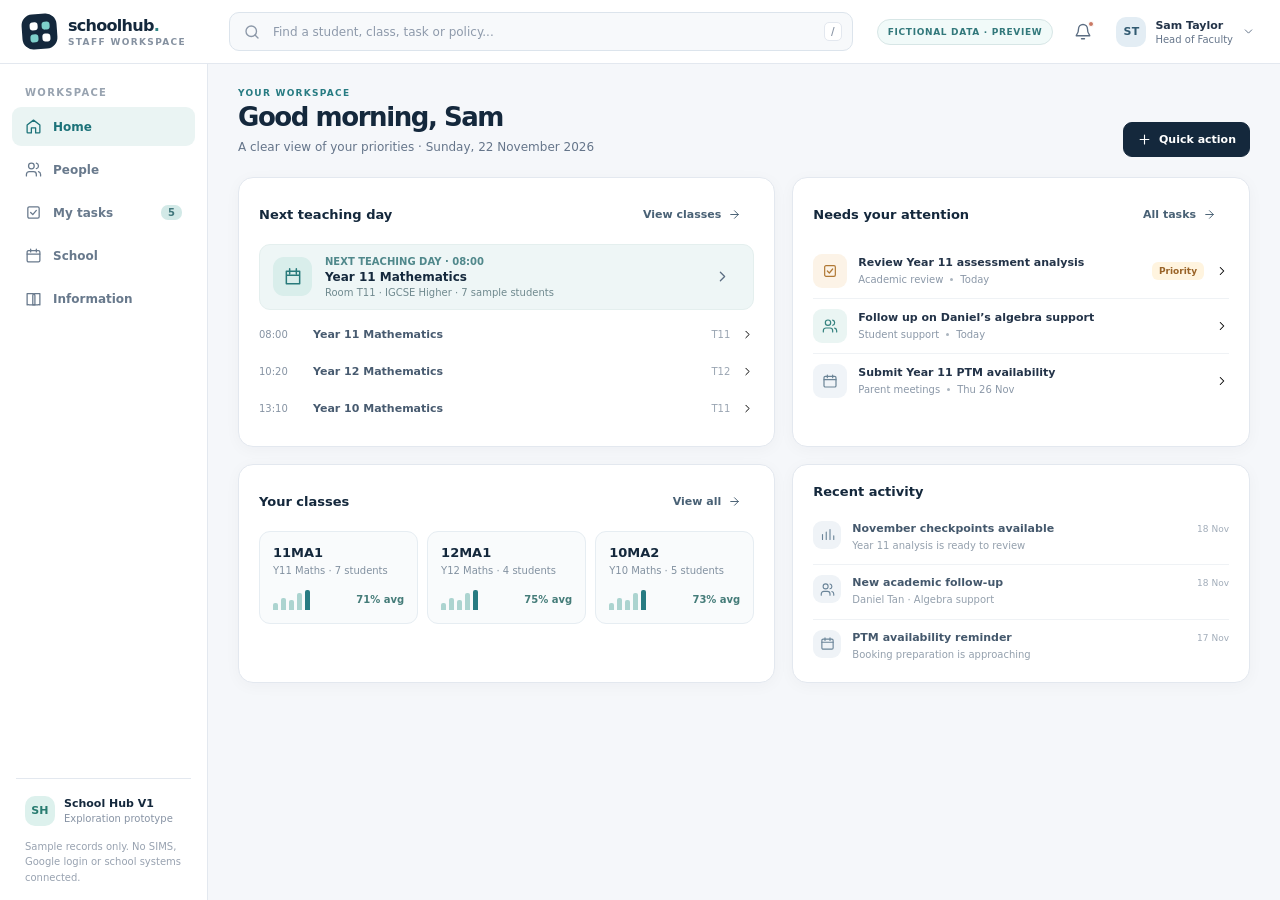
==== index.html @ 9cd24e23 "feat: load assessment core and classroom editor before main UI" ====
<!doctype html>
<html lang="en">
<head>
  <meta charset="utf-8">
  <meta name="viewport" content="width=device-width, initial-scale=1">
  <meta name="robots" content="noindex, nofollow">
  <meta name="theme-color" content="#12263a">
  <meta name="description" content="School Hub: an interactive, fictional-data prototype exploring low-friction school workflows.">
  <title>School Hub | Interactive Prototype</title>
  <link rel="stylesheet" href="./styles.css">
  <link rel="stylesheet" href="./classroom.css">
  <script src="./data.js" defer></script>
  <script src="./assessment-core.js" defer></script>
  <script src="./classroom.js" defer></script>
  <script src="./app.js" defer></script>
</head>
<body>
  <a class="skip-link" href="#workspace">Skip to main content</a>
  <div id="app"></div>
  <noscript><p style="padding:2rem;font-family:system-ui">JavaScript is required to explore this interactive prototype.</p></noscript>
</body>
</html>
---- styles.css ----
:root {
  color-scheme: light;
  --navy:#14283c; --navy-2:#213b53; --ink:#233348; --muted:#65758a;
  --soft:#8793a4; --border:#e3e8ef; --page:#f5f7fa; --card:#fff;
  --accent:#277b82; --accent-soft:#e8f4f3; --blue-soft:#eef4fb;
  --amber:#956126; --amber-soft:#fff4df; --red:#aa5250; --red-soft:#fff0ee;
  --shadow:0 3px 16px rgba(24,40,59,.035); --radius:15px;
}
* { box-sizing:border-box; }
html,body { margin:0; height:100%; }
body { font-family:Inter,ui-sans-serif,system-ui,-apple-system,BlinkMacSystemFont,"Segoe UI",sans-serif;
  color:var(--ink); background:var(--page); font-size:13px; -webkit-font-smoothing:antialiased; }
button,input,textarea,select { font:inherit; }
button { cursor:pointer; }
button:disabled { opacity:.45; cursor:not-allowed; }
button:focus-visible,input:focus-visible,select:focus-visible,textarea:focus-visible,a:focus-visible {
  outline:3px solid rgba(39,123,130,.36); outline-offset:2px;
}
a { color:inherit; }
svg { display:inline-block; flex:none; vertical-align:middle; }
.skip-link { position:fixed; z-index:300; top:-60px; left:16px; background:var(--navy); color:#fff;
  border-radius:8px; padding:10px 14px; text-decoration:none; }
.skip-link:focus { top:12px; }
.app-frame { display:flex; flex-direction:column; width:100%; height:100vh; min-height:560px; }
.topbar { height:64px; min-height:64px; display:flex; align-items:center; gap:24px;
  background:var(--card); border-bottom:1px solid var(--border); padding:0 22px; z-index:30; position:relative; }
.brand { display:flex; align-items:center; gap:11px; min-width:183px; border:0; background:none; text-align:left; padding:0; }
.brand-mark { width:35px; height:35px; border-radius:11px; background:var(--navy);
  display:grid; grid-template-columns:repeat(2,8px); grid-template-rows:repeat(2,8px);
  justify-content:center; align-content:center; gap:4px; transform:rotate(-4deg); }
.brand-mark i { background:#fff; border-radius:3px; display:block; }
.brand-mark i:nth-child(2),.brand-mark i:nth-child(3) { background:#7ed0cb; }
.brand-label strong { display:block; font-size:16px; letter-spacing:-.045em; font-weight:760; color:var(--navy); }
.brand-label small { display:block; font-size:9px; font-weight:800; letter-spacing:.15em; color:#8591a0; margin-top:2px; }
.top-search { height:39px; flex:1; max-width:640px; min-width:200px; display:flex; align-items:center; gap:10px;
  padding:0 10px 0 13px; border:1px solid #dce4ec; border-radius:10px;
  background:#f7f9fb; color:#8c98a8; transition:box-shadow .15s,border-color .15s; }
.top-search:focus-within { border-color:#87b9bb; box-shadow:0 0 0 3px rgba(39,123,130,.11); background:#fff; }
.top-search input { border:0; outline:none; background:transparent; width:100%; min-width:0;
  color:var(--ink); font-size:12px; }
.top-search input::-webkit-search-cancel-button { -webkit-appearance:none; }
.top-search input::placeholder { color:#8e9aab; }
.shortcut { border:1px solid var(--border); background:#fff; border-radius:5px; font-size:10px;
  font-weight:650; padding:3px 6px; color:#8c97a7; white-space:nowrap; }
.top-actions { display:flex; align-items:center; gap:12px; margin-left:auto; }
.preview-chip { text-transform:uppercase; letter-spacing:.075em; font-size:9px; font-weight:780;
  border:1px solid #d7e6e6; color:#32787b; background:#f1faf9; border-radius:99px; padding:7px 10px; white-space:nowrap; }
.icon-button { border:0; background:none; color:#5b6d82; height:36px; width:36px; border-radius:9px;
  display:inline-flex; align-items:center; justify-content:center; position:relative; }
.icon-button:hover { background:#eff3f7; color:var(--navy); }
.dot { background:#ca7964; width:6px; height:6px; position:absolute; border:1px solid white; border-radius:50%;
  top:7px; right:7px; }
.avatar { display:inline-flex; align-items:center; justify-content:center; border-radius:12px; width:39px; height:39px;
  color:#315a71; background:#e3edf4; font-weight:800; letter-spacing:.02em; flex:none; }
.avatar.sm { width:30px; height:30px; border-radius:10px; font-size:11px; }
.avatar.lg { width:58px; height:58px; border-radius:16px; font-size:20px; }
.avatar.green { background:#ddf1ed; color:#287b70; }
.avatar.lavender { background:#efeafa; color:#695e9e; }
.avatar.peach { background:#fff0e1; color:#a46e3d; }
.role-trigger { display:flex; align-items:center; gap:9px; border:0; background:none; padding:4px 3px; color:var(--muted); }
.role-trigger .role-name { text-align:left; display:block; white-space:nowrap; }
.role-trigger strong { display:block; font-size:11px; color:var(--ink); }
.role-trigger small { display:block; font-size:10px; margin-top:2px; }
.mobile-nav-toggle { display:none; }
.body-grid { display:grid; grid-template-columns:208px minmax(0,1fr); height:calc(100vh - 64px); min-height:0; }
.sidebar { border-right:1px solid var(--border); background:#fff; display:flex; flex-direction:column; min-height:0; padding:23px 12px 15px; }
.nav-label { font-size:10px; text-transform:uppercase; letter-spacing:.13em; color:#98a3b0; font-weight:800; padding:0 13px 9px; }
.nav-list { display:grid; gap:4px; }
.nav-button { width:100%; display:flex; align-items:center; gap:11px; height:39px; border:0;
  border-radius:9px; background:none; padding:0 13px; text-align:left; color:#68798c;
  font-weight:590; font-size:12px; }
.nav-button:hover { background:#f3f6f8; color:var(--navy); }
.nav-button.active { background:#eaf4f3; color:#1c7279; font-weight:780; }
.nav-button svg { stroke-width:1.8; }
.nav-button .nav-count { margin-left:auto; font-size:10px; border-radius:7px; color:#41777c;
  background:#d2e9e7; font-weight:800; padding:2px 7px; }
.sidebar-spacer { flex:1; }
.sidebar-bottom { margin:0 4px; border-top:1px solid var(--border); padding:17px 9px 0; display:grid; gap:13px; }
.sidebar-identity { display:flex; align-items:center; gap:9px; }
.sidebar-identity strong { display:block; color:var(--navy); font-size:11px; }
.sidebar-identity small { display:block; color:var(--soft); font-size:10px; margin-top:3px; }
.sidebar-note { color:#98a2b0; line-height:1.55; font-size:10px; }
.workspace { overflow:auto; min-width:0; scroll-behavior:smooth; }
.workspace-inner { max-width:1560px; margin:0 auto; padding:24px 30px 32px; }
.page-intro { display:flex; align-items:flex-end; justify-content:space-between; gap:20px; margin-bottom:20px; min-height:53px; }
.eyebrow { color:var(--accent); text-transform:uppercase; letter-spacing:.14em; font-size:9px; font-weight:800; margin:0 0 5px; }
.page-title { font-size:26px; letter-spacing:-.055em; line-height:1.12; font-weight:770; margin:0; color:var(--navy); }
.subtitle { margin:7px 0 0; color:var(--muted); font-size:12px; line-height:1.45; }
.page-controls { display:flex; align-items:center; flex-wrap:wrap; gap:8px; justify-content:flex-end; }
.btn { display:inline-flex; align-items:center; justify-content:center; gap:7px; border-radius:9px;
  padding:0 13px; min-height:35px; border:1px solid transparent; background:#fff;
  font-size:11px; font-weight:750; white-space:nowrap; color:var(--ink); }
.btn-primary { background:var(--navy); color:#fff; border-color:var(--navy); }
.btn-primary:hover { background:#25445e; }
.btn-light { border-color:#dce4ea; background:#fff; color:#496175; }
.btn-light:hover { background:#f6f9fb; }
.btn-soft { background:var(--accent-soft); color:#236c70; }
.btn-soft:hover { background:#d7edeb; }
.btn-danger { background:var(--red-soft); color:var(--red); }
.btn-sm { min-height:29px; padding:0 10px; font-size:10px; }
.btn-link { border:0; padding:0; color:var(--accent); font-weight:750; background:none; font-size:11px; }
.btn-link:hover { text-decoration:underline; }
.surface { background:var(--card); border:1px solid var(--border); border-radius:var(--radius);
  box-shadow:var(--shadow); min-width:0; }
.panel-pad { padding:19px 20px; }
.surface-top { display:flex; align-items:center; justify-content:space-between; margin-bottom:12px; gap:12px; }
.section-title { display:flex; align-items:center; gap:8px; font-size:13px; font-weight:760; color:var(--navy); margin:0; }
.section-title svg { color:#7290a2; }
.small-muted { color:#93a0ad; font-size:10px; }
.muted { color:var(--muted); }
.tag { display:inline-flex; align-items:center; gap:4px; border-radius:6px; background:#f2f5f8;
  color:#65758a; font-size:9px; font-weight:740; padding:4px 7px; white-space:nowrap; }
.tag.teal { color:#267a79; background:#e8f6f3; }
.tag.amber { color:#996328; background:var(--amber-soft); }
.tag.red { color:#9e514e; background:var(--red-soft); }
.tag.blue { color:#4a7099; background:var(--blue-soft); }
.tag.slate { color:#627288; background:#edf1f5; }
.home-top-grid { display:grid; grid-template-columns:1.08fr .92fr; gap:17px; margin-bottom:17px; }
.home-bottom-grid { display:grid; grid-template-columns:1.08fr .92fr; gap:17px; }
.home-top-grid>.surface { min-height:265px; }
.home-bottom-grid>.surface { min-height:209px; }
.highlight-lesson { display:flex; align-items:center; gap:13px; padding:11px 13px; border-radius:11px;
  background:#eef6f6; border:1px solid #e4efee; margin-bottom:6px; }
.lesson-symbol { width:39px; height:39px; display:flex; justify-content:center; align-items:center;
  color:#287a7b; background:#d9eeeb; border-radius:11px; }
.lesson-time { font-size:10px; color:#50888b; font-weight:800; margin-bottom:3px; }
.lesson-title { color:var(--navy); font-size:12px; font-weight:760; }
.lesson-meta { color:#6f898e; font-size:10px; margin-top:3px; }
.lesson-arrow { margin-left:auto; }
.agenda-item { display:flex; align-items:center; gap:11px; min-height:37px; border-bottom:1px solid #f0f3f6; }
.agenda-item:last-child { border-bottom:0; }
.agenda-time { width:43px; color:#8693a3; font-size:10px; flex:none; font-variant-numeric:tabular-nums; }
.agenda-name { flex:1; text-align:left; min-width:0; color:#485b70; font-size:11px; font-weight:630; }
.agenda-place { color:#9aa5b2; font-size:10px; }
.click-row { width:100%; padding:0; text-align:left; background:none; border:0; }
.click-row:hover .agenda-name, .click-row:hover .action-title { color:var(--accent); }
.action-line { display:flex; align-items:center; gap:11px; padding:10px 0; border-bottom:1px solid #eff2f5; width:100%; }
.action-line:last-child { border-bottom:0; }
.action-icon { border-radius:9px; width:34px; height:34px; display:grid; place-items:center; color:#6b8496; background:#f0f4f8; flex:none; }
.action-icon.amber { color:#b07834; background:#fcf3e7; }
.action-icon.teal { color:#35827f; background:#eaf5f3; }
.action-content { flex:1; min-width:0; }
.action-title { font-size:11px; line-height:1.35; font-weight:730; color:var(--ink); display:block; overflow:hidden; text-overflow:ellipsis; white-space:nowrap; }
.action-detail { display:flex; align-items:center; flex-wrap:wrap; gap:7px; margin-top:4px; color:#8b98a8; font-size:10px; }
.inline-dot { display:inline-block; width:3px; height:3px; border-radius:50%; background:#abb5bf; }
.class-grid { display:grid; grid-template-columns:repeat(3,minmax(0,1fr)); gap:9px; }
.class-tile { text-align:left; min-width:0; background:#f9fbfc; border:1px solid #e6edf2; padding:13px;
  border-radius:11px; transition:border-color .15s,transform .15s,background .15s; }
.class-tile:hover { background:#f1f8f7; border-color:#9dccca; transform:translateY(-1px); }
.class-code { font-size:13px; font-weight:790; color:var(--navy); }
.class-details { font-size:10px; color:#8291a0; margin-top:5px; white-space:nowrap; text-overflow:ellipsis; overflow:hidden; }
.class-bottom { display:flex; justify-content:space-between; align-items:center; gap:5px; margin-top:14px; }
.mini-bars { display:flex; gap:3px; align-items:end; height:20px; }
.mini-bars i { width:5px; display:block; border-radius:2px 2px 0 0; background:#acd4d0; }
.mini-bars i:last-child { background:var(--accent); }
.stat-small { color:#457c79; font-size:10px; font-weight:790; }
.activity-item { display:flex; gap:11px; align-items:start; padding:10px 0; border-bottom:1px solid #eff2f5; }
.activity-item:last-child { border:0; padding-bottom:0; }
.activity-pin { width:28px; height:28px; border-radius:9px; background:#eff3f7; color:#6b8599;
  display:grid; place-items:center; flex:none; }
.activity-copy { flex:1; min-width:0; line-height:1.4; }
.activity-copy strong { font-size:11px; color:#44586c; display:block; font-weight:730; }
.activity-copy small { font-size:10px; color:#94a0ad; }
.activity-time { font-size:9px; color:#a1acb9; flex:none; padding-top:3px; }
.inner-intro { display:flex; align-items:center; gap:12px; margin-bottom:16px; }
.back-btn { border:1px solid var(--border); background:#fff; width:33px; height:33px; border-radius:9px; display:grid; place-items:center; color:#647991; }
.back-btn:hover { background:#eff6f5; }
.student-header { padding:17px 20px; display:flex; justify-content:space-between; align-items:center; gap:16px; margin-bottom:16px; }
.student-intro { display:flex; align-items:center; gap:13px; min-width:0; }
.student-title { font-size:20px; letter-spacing:-.04em; margin:0 0 5px; line-height:1.13; color:var(--navy); }
.student-sub { display:flex; align-items:center; flex-wrap:wrap; gap:9px; color:#8693a2; font-size:10px; }
.student-actions { display:flex; align-items:center; gap:7px; flex-wrap:wrap; justify-content:flex-end; }
.tab-bar { display:flex; align-items:center; gap:5px; border-bottom:1px solid var(--border); margin:0 0 15px; overflow-x:auto; scrollbar-width:none; }
.tab-bar::-webkit-scrollbar { display:none; }
.tab-btn { background:none; border:0; padding:12px 16px; border-bottom:2px solid transparent; color:#8290a1; font-weight:710; font-size:11px; white-space:nowrap; }
.tab-btn.active { border-color:var(--accent); color:#246e75; }
.tab-btn:hover { color:var(--navy); }
.student-grid { display:grid; grid-template-columns:1.1fr .9fr; gap:16px; }
.stack { display:grid; gap:15px; align-content:start; }
.compact-title { font-size:12px; color:var(--navy); font-weight:780; margin:0; }
.metric-grid { display:grid; grid-template-columns:repeat(3,minmax(0,1fr)); gap:9px; margin:14px 0; }
.metric { border:1px solid #e9eef2; border-radius:10px; background:#fafbfd; padding:11px 12px; }
.metric .number { font-size:22px; color:var(--navy); font-weight:780; letter-spacing:-.05em; }
.metric .caption { font-size:10px; color:#8a98a7; margin-top:4px; }
.subject-list { display:grid; gap:12px; margin-top:15px; }
.subject-row { display:grid; grid-template-columns:minmax(90px,1fr) 1.7fr 42px; gap:11px; align-items:center; font-size:11px; }
.subject-row strong { font-weight:710; color:#536579; }
.track { height:7px; border-radius:99px; overflow:hidden; background:#edf2f5; }
.track span { display:block; background:#6eafaa; height:100%; border-radius:99px; }
.score { color:#327c7b; font-size:11px; text-align:right; font-weight:790; font-variant-numeric:tabular-nums; }
.tiny-copy { font-size:11px; line-height:1.58; color:#708195; }
.subtle-rule { height:1px; background:#eef1f4; margin:13px 0; }
.detail-list { display:grid; gap:13px; margin-top:14px; }
.detail-row { display:flex; justify-content:space-between; align-items:center; gap:10px; font-size:11px; }
.detail-row .label { color:#8a99a8; }
.detail-row .value { color:#43576d; font-weight:730; }
.intervention { padding:12px 13px; border:1px solid #e9edf2; background:#fbfcfd; border-radius:10px; margin-top:10px; }
.intervention .head { display:flex; gap:9px; align-items:center; justify-content:space-between; }
.intervention strong { color:#496177; font-size:11px; font-weight:760; }
.intervention p { font-size:10px; line-height:1.55; color:#8695a4; margin:6px 0; }
.intervention small { color:#a0aab6; font-size:9px; }
.empty-help { color:#8190a0; line-height:1.6; padding:18px; background:#f7fafb; border:1px dashed #dae3e9; border-radius:11px; }
.note-list { display:grid; gap:8px; margin-top:13px; }
.note-line { background:#fafbfd; border:1px solid #edf0f5; border-radius:10px; padding:12px; }
.note-line .note-heading { display:flex; justify-content:space-between; align-items:center; gap:8px; }
.note-line h4 { font-size:11px; margin:0; color:#40566e; }
.note-line p { color:#687c91; font-size:11px; line-height:1.5; margin:6px 0 0; overflow-wrap:anywhere; }
.note-line small { font-size:9px; color:#a3acb7; }
.thread { display:grid; gap:11px; margin-top:13px; }
.message { display:flex; gap:9px; align-items:start; }
.message-bubble { background:#f4f7fa; border-radius:10px; padding:10px 12px; flex:1; min-width:0; }
.message-bubble strong { color:#485b70; font-size:10px; }
.message-bubble small { color:#97a4af; margin-left:8px; font-size:9px; }
.message-bubble p { margin:6px 0 0; color:#718095; font-size:11px; line-height:1.5; overflow-wrap:anywhere; }
.message-compose { display:flex; gap:7px; margin-top:12px; }
.message-compose input { flex:1; min-width:0; border:1px solid #dfe7ec; border-radius:8px; padding:9px 11px; background:#fff; font-size:11px; }
.message-compose button { min-width:37px; }
.table-wrap { overflow-x:auto; }
.data-table { width:100%; border-collapse:collapse; text-align:left; font-size:11px; }
.data-table th { background:#f8fafc; color:#94a1b0; text-transform:uppercase; letter-spacing:.06em; font-size:9px;
  font-weight:800; padding:12px 14px; border-bottom:1px solid var(--border); white-space:nowrap; }
.data-table td { padding:12px 14px; border-bottom:1px solid #eef1f4; color:#586c80; }
.data-table tr:last-child td { border-bottom:0; }
.data-table tbody tr:hover td { background:#f8fbfb; }
.data-table .person { display:flex; gap:9px; align-items:center; }
.data-table .person strong { color:#40556b; }
.data-table .person small { display:block; color:#a0acb9; margin-top:3px; }
.table-action { border:0; color:#278187; background:none; font-weight:760; font-size:11px; padding:4px 0; }
.table-action:hover { text-decoration:underline; }
.pill-tabs { display:inline-flex; align-items:center; gap:3px; background:#eaf0f4; border-radius:9px; padding:3px; }
.pill-tab { border:0; padding:7px 12px; border-radius:7px; color:#75879a; font-size:10px; font-weight:740; background:none; }
.pill-tab.active { background:#fff; color:#245d67; box-shadow:0 1px 4px #22334412; }
.list-row { display:flex; align-items:center; justify-content:space-between; gap:14px; padding:14px 16px; border-bottom:1px solid #edf1f4; }
.list-row:last-child { border-bottom:0; }
.list-row .row-title { font-size:12px; color:#40576d; font-weight:730; margin-bottom:5px; }
.list-row .row-sub { color:#8a9aaa; font-size:10px; line-height:1.5; }
.list-row .row-end { display:flex; align-items:center; gap:11px; flex:none; }
.page-toolbar { display:flex; align-items:center; justify-content:space-between; gap:12px; margin-bottom:13px; }
.filter-field { border:1px solid var(--border); border-radius:9px; padding:0 10px; height:35px; width:min(330px,100%);
  display:flex; align-items:center; gap:8px; background:#fff; color:#8293a3; }
.filter-field input { outline:0; border:0; width:100%; color:#40566b; font-size:11px; background:transparent; }
.class-cards-large { display:grid; grid-template-columns:repeat(3,minmax(0,1fr)); gap:15px; }
.class-big { border:1px solid var(--border); border-radius:14px; background:#fff; text-align:left;
  padding:18px; box-shadow:var(--shadow); min-width:0; }
.class-big:hover { border-color:#a5ceca; box-shadow:0 6px 18px rgba(37,106,113,.065); }
.class-big .class-big-name { font-size:17px; color:var(--navy); font-weight:800; }
.class-big .class-big-detail { color:#8b9aaa; margin-top:8px; font-size:11px; }
.class-big .big-progress { background:#eef2f5; height:8px; border-radius:6px; margin-top:20px; overflow:hidden; }
.class-big .big-progress span { background:#77b9ad; height:100%; display:block; }
.class-big .class-big-foot { display:flex; align-items:center; justify-content:space-between; margin-top:13px; font-size:10px; color:#74879a; }
.split-grid { display:grid; grid-template-columns:minmax(0,1.05fr) minmax(0,.95fr); gap:16px; }
.resource-grid { display:grid; grid-template-columns:repeat(3,minmax(0,1fr)); gap:14px; }
.resource-card { text-align:left; padding:18px; border:1px solid var(--border); background:#fff; border-radius:13px; }
.resource-card:hover { border-color:#9dcac8; background:#fafdfd; }
.resource-icon { width:35px; height:35px; display:grid; place-items:center; border-radius:10px; background:#eef5f7; color:#527b90; margin-bottom:16px; }
.resource-card strong { display:block; font-size:12px; color:#41576b; margin-bottom:6px; }
.resource-card p { color:#92a0af; font-size:10px; line-height:1.5; margin:0; }
.event-date { width:51px; flex:none; text-align:center; border-radius:10px; background:#eef6f5; padding:9px; color:#2c7c7c; }
.event-date strong { display:block; font-size:20px; line-height:1; }
.event-date span { font-size:9px; font-weight:760; letter-spacing:.08em; }
.event-row { display:flex; align-items:center; gap:13px; padding:13px 0; border-bottom:1px solid #edf1f5; }
.event-row:last-child { border-bottom:0; }
.event-row .event-detail { flex:1; min-width:0; }
.event-row .event-detail strong { display:block; color:#465a71; font-size:12px; }
.event-row .event-detail small { display:block; color:#9aa6b3; margin-top:5px; }
.notice { display:flex; align-items:start; gap:10px; padding:13px 15px; background:#f3f8fb; color:#648093;
  border:1px solid #e4eff4; border-radius:10px; font-size:11px; line-height:1.6; }
.notice svg { margin-top:1px; }
.empty-state { padding:33px 18px; text-align:center; color:#8594a5; }
.empty-state svg { color:#b7c2ce; }
.empty-state strong { display:block; color:#587087; margin:8px 0; font-size:12px; }
.empty-state p { margin:0; font-size:11px; }
.screen-overlay { position:fixed; inset:0; background:rgba(18,34,53,.34); z-index:50; }
.search-scrim { position:fixed; inset:64px 0 0; z-index:40; background:rgba(22,38,57,.13); }
.search-popover { position:fixed; z-index:45; top:67px; left:clamp(230px,25vw,405px); width:min(600px,calc(100vw - 264px));
  border:1px solid #d9e3eb; background:#fff; border-radius:13px; box-shadow:0 18px 48px rgba(22,42,61,.17);
  max-height:min(560px,calc(100vh - 86px)); overflow:auto; }
.search-group-title { padding:14px 17px 7px; font-weight:830; color:#9cabb9; text-transform:uppercase; font-size:9px; letter-spacing:.11em; }
.search-result { border:0; background:#fff; display:flex; text-align:left; align-items:center; gap:11px;
  width:100%; min-height:54px; padding:9px 17px; }
.search-result:hover,.search-result.is-selected { background:#f1f7f6; }
.search-result .search-icon { width:30px; height:30px; border-radius:9px; display:grid; place-items:center; background:#edf2f6; color:#668096; }
.search-result strong { color:#435a70; font-size:11px; display:block; }
.search-result small { color:#99a6b4; font-size:10px; margin-top:3px; display:block; }
.search-result .search-tail { margin-left:auto; color:#a0adb8; }
.search-footer { border-top:1px solid #eef1f4; padding:10px 17px; display:flex; gap:15px; align-items:center; color:#9aa8b4; font-size:9px; }
.search-footer kbd { border:1px solid #e4eaf0; padding:2px 5px; border-radius:4px; background:#f8fafc; }
.drawer-backdrop { position:fixed; inset:0; background:rgba(12,27,43,.26); z-index:60; }
.drawer { position:fixed; z-index:61; top:0; right:0; bottom:0; width:min(460px,100%);
  box-shadow:-14px 0 48px rgba(15,33,50,.17); background:#fff; display:flex; flex-direction:column; }
.drawer-head { display:flex; justify-content:space-between; align-items:start; gap:12px;
  padding:24px 25px 18px; border-bottom:1px solid var(--border); }
.drawer-kicker { color:var(--accent); font-size:10px; font-weight:800; letter-spacing:.1em; text-transform:uppercase; }
.drawer-head h2 { margin:7px 0 3px; font-size:19px; letter-spacing:-.035em; color:var(--navy); }
.drawer-head p { margin:5px 0 0; color:#8492a2; font-size:11px; line-height:1.5; }
.drawer-body { padding:21px 25px; overflow-y:auto; flex:1; min-height:0; }
.drawer-foot { border-top:1px solid var(--border); padding:15px 25px; display:flex; justify-content:flex-end; gap:9px; }
.form-field { display:grid; gap:7px; margin-bottom:17px; }
.form-field label { font-size:11px; color:#536b7f; font-weight:770; }
.form-field input,.form-field textarea,.form-field select { width:100%; background:#fff;
  border:1px solid #dbe4eb; border-radius:9px; padding:11px 12px; outline:0; color:#41586e; font-size:12px; }
.form-field textarea { resize:vertical; min-height:112px; line-height:1.5; }
.form-field input:focus,.form-field textarea:focus,.form-field select:focus { border-color:#87b9b9; box-shadow:0 0 0 3px #e7f4f2; }
.form-hint { color:#92a1b0; line-height:1.5; font-size:10px; }
.drawer-context { padding:12px 13px; background:#f5f9fa; border:1px solid #e7f0f0; border-radius:10px;
  display:flex; gap:10px; align-items:center; margin-bottom:21px; }
.drawer-context strong { color:#3f5f6c; font-size:11px; }
.drawer-context small { display:block; color:#92a5ae; font-size:10px; margin-top:3px; }
.role-menu { position:fixed; top:61px; right:18px; width:252px; background:white;
  border:1px solid var(--border); border-radius:12px; box-shadow:0 15px 43px rgba(19,36,51,.15); z-index:55; padding:8px; }
.role-menu .role-menu-title { color:#95a4b1; font-size:10px; padding:7px 9px 10px; font-weight:740; }
.role-option { border:0; background:#fff; text-align:left; display:flex; align-items:center; justify-content:space-between;
  width:100%; color:#4b6077; padding:10px 9px; font-size:11px; border-radius:8px; font-weight:680; }
.role-option:hover,.role-option.active { background:#eaf5f3; color:#226f72; }
.toast { position:fixed; z-index:90; bottom:22px; right:22px; background:#1f3c4b; border-radius:11px;
  color:#fff; padding:13px 16px; box-shadow:0 10px 30px rgba(24,37,49,.18); display:flex; align-items:center; gap:9px; font-size:11px; font-weight:710; max-width:min(420px,calc(100vw - 30px)); }
.toast svg { color:#a8e4d4; }
.hidden { display:none !important; }
@media(max-width:1180px) {
  .workspace-inner { padding:22px 21px; }
  .body-grid { grid-template-columns:184px minmax(0,1fr); }
  .brand { min-width:160px; }
  .preview-chip { display:none; }
  .class-grid { gap:7px; }
  .class-tile { padding:10px; }
  .panel-pad { padding:16px; }
  .student-header { align-items:flex-start; }
}
@media(max-width:900px) {
  .role-name { display:none !important; }
  .home-top-grid,.home-bottom-grid,.student-grid,.split-grid { grid-template-columns:minmax(0,1fr); }
  .class-cards-large,.resource-grid { grid-template-columns:repeat(2,minmax(0,1fr)); }
  .home-top-grid>.surface,.home-bottom-grid>.surface { min-height:0; }
  .workspace-inner { max-width:760px; }
  .student-header { flex-wrap:wrap; }
  .student-actions { width:100%; justify-content:flex-start; }
  .search-popover { left:200px; width:calc(100vw - 220px); }
}
@media(max-width:700px) {
  .app-frame { min-height:0; }
  .topbar { gap:10px; padding:0 13px; }
  .brand { min-width:0; }
  .brand-label { display:none; }
  .mobile-nav-toggle { display:grid; place-items:center; border:0; background:none; padding:5px; color:#60758a; }
  .top-search { min-width:0; }
  .top-search input { font-size:11px; }
  .shortcut,.role-trigger svg:last-child { display:none; }
  .top-actions { gap:2px; }
  .top-actions .role-trigger .avatar { width:32px; height:32px; font-size:11px; }
  .body-grid { display:block; }
  .sidebar { position:fixed; z-index:38; top:64px; bottom:0; left:0; width:225px;
    box-shadow:10px 0 25px rgba(22,39,55,.1); transform:translateX(-110%); transition:transform .18s; }
  .sidebar.is-open { transform:translateX(0); }
  .workspace { height:calc(100vh - 64px); }
  .workspace-inner { padding:18px 14px 35px; }
  .page-title { font-size:23px; }
  .page-intro { align-items:start; gap:12px; }
  .page-controls { justify-content:flex-start; }
  .class-grid { grid-template-columns:repeat(3,minmax(0,1fr)); }
  .search-popover { left:10px; right:10px; top:67px; width:auto; }
  .search-scrim { background:rgba(22,38,57,.2); }
}
@media(max-width:470px) {
  .page-intro { display:grid; }
  .class-grid { grid-template-columns:repeat(2,minmax(0,1fr)); }
  .class-cards-large,.resource-grid,.metric-grid { grid-template-columns:1fr 1fr; }
  .metric { padding:10px; }
  .metric .number { font-size:18px; }
  .student-header { padding:13px; }
  .student-actions .btn { flex:1; }
  .lesson-meta { display:none; }
  .agenda-place { display:none; }
  .list-row { align-items:flex-start; }
  .list-row .row-end { display:grid; justify-items:end; }
  .drawer-head,.drawer-body,.drawer-foot { padding-left:17px; padding-right:17px; }
}
@media(prefers-reduced-motion:reduce) {
  *,*::before,*::after { animation-duration:.01ms !important; scroll-behavior:auto !important; transition-duration:.01ms !important; }
}
---- classroom.css ----
/* --- Class register and assessment editor (synthetic-data prototype) --- */
.class-summary-bar{
  display:grid; grid-template-columns:repeat(4,minmax(70px,1fr)) minmax(180px,1.6fr);
  align-items:stretch; border:1px solid var(--border); border-radius:13px;
  background:var(--card); margin:0 0 14px; box-shadow:var(--shadow); overflow:hidden;
}
.class-summary-bar>div{padding:14px 18px; border-right:1px solid #edf1f4; display:flex; align-items:baseline; gap:8px;}
.class-summary-bar>div:last-child{border-right:0;}
.class-summary-bar strong{font-size:22px; font-weight:790; color:var(--navy); letter-spacing:-.04em;}
.class-summary-bar span{font-size:10px; line-height:1.35; color:#8493a5;}
.class-summary-bar .summary-highlight{background:#edf7f5; align-items:center;}
.class-summary-bar .summary-highlight strong{color:#23747b;}
.class-subtoolbar{display:flex; justify-content:space-between; align-items:center; gap:10px; margin:0 0 11px;}
.class-filters{display:flex; align-items:center; gap:5px; flex-wrap:wrap;}
.class-filter{border:1px solid var(--border); background:white; padding:8px 13px; border-radius:8px;
  font-size:10px; font-weight:780; color:#718397; min-width:46px;}
.class-filter:hover{border-color:#9bc3c4;}
.class-filter.active{border-color:#99cbc6; color:#1e7071; background:#e9f5f2;}
.class-legend{font-size:10px; color:#8d9dac; display:flex; align-items:center; gap:5px; flex-wrap:wrap;}
.class-legend .class-flag:not(:first-child){margin-left:8px;}
.flag-group,.markbook-flags{display:flex; gap:5px; align-items:center; flex-wrap:wrap;}
.class-flag{display:inline-flex; font-size:9px; letter-spacing:.025em; font-weight:820;
  align-items:center; justify-content:center; border-radius:5px; min-width:29px;
  padding:3px 5px; border:1px solid transparent; line-height:1.3;}
.flag-eal{color:#32728f; background:#eaf2fa; border-color:#dce9f4;}
.flag-sen{color:#746499; background:#f0ebfb; border-color:#e6dff5;}
.flag-soc{color:#98682c; background:#fff3df; border-color:#f7e6c8;}
.register-surface{overflow:hidden;}
.register-scroll{overflow-x:auto; max-width:100%;}
.class-register{white-space:nowrap; min-width:730px;}
.class-register th{padding:10px 14px; vertical-align:bottom;}
.class-register td{padding:9px 14px;}
.class-register .sticky-name{position:sticky; left:0; z-index:2; background:#fff; min-width:185px;}
.class-register th.sticky-name{background:#f8fafc;z-index:3;}
.class-register tbody tr:hover .sticky-name{background:#f8fbfb;}
.register-student{display:flex; align-items:center; gap:10px; text-align:left;
  border:0; padding:0; background:none; color:#40566c; font-size:11px; font-weight:700;}
.register-student:hover strong{color:#257c80;}
.register-student small{display:block; font-size:10px; margin-top:3px; color:#9ba7b3; font-weight:500;}
.assess-column-head{display:flex; align-items:start; flex-direction:column; gap:4px; text-align:left;
  border:0; background:none; color:#61768b; font-size:10px; font-weight:780; padding:2px; max-width:165px;}
.assess-column-head:hover{color:#237980;}
.mini-excluded{font-size:9px; border-radius:6px; background:#fff3e3; color:#a26e31; padding:2px 5px;}
.mark-cell{font-weight:780; color:#3b7980;}
.mark-cell.excluded{color:#a36d3d; font-size:10px;}
.mark-cell.incomplete,.mark-cell.unmarked{color:#acb5c1; font-weight:520;}
.mark-cell.invalid{color:#a65050;}
.class-footer-note{display:flex; gap:7px; align-items:center; flex-wrap:wrap; margin-top:11px;
  color:#8795a4; line-height:1.5; font-size:10px;}
.class-footer-note svg{color:#7794a4;}
.class-footer-note .btn-link{margin-left:auto;}
.assessment-list{overflow:hidden;}
.assessment-list-head{background:#fafcfd; align-items:center;}
.assessment-row{display:flex; align-items:center; gap:20px; padding:17px 20px;
  border-bottom:1px solid #edf1f4;}
.assessment-row:last-child{border:0;}
.assessment-row-main{flex:1;min-width:0;}
.assessment-row-title{font-size:12px; color:var(--navy); font-weight:780;}
.assessment-row-sub{color:#8595a5; font-size:10px; margin-top:5px; line-height:1.6;}
.assessment-row-tags{display:flex; gap:5px; flex-wrap:wrap; margin-top:9px;}
.assessment-row-stat{text-align:center; min-width:80px;}
.assessment-row-stat strong{font-size:18px; letter-spacing:-.04em; color:#257579; display:block;}
.assessment-row-stat small{font-size:9px; color:#96a4b1;}
.assessment-row-actions{display:flex; gap:6px; align-items:center; flex-wrap:wrap; justify-content:flex-end;}
.class-analysis-select{display:flex; align-items:center; gap:10px; margin-bottom:13px; flex-wrap:wrap;}
.class-analysis-select label{color:#708396; font-size:11px; font-weight:700;}
.class-analysis-select select{border:1px solid var(--border); border-radius:9px; padding:9px 11px; font-size:11px;
  color:#405a6f; background:white; max-width:100%; min-width:240px; flex:1;}
.class-analysis-stats{display:grid; grid-template-columns:repeat(4,minmax(0,1fr));gap:10px;margin-bottom:14px;}
.class-analysis-stats .metric{background:#fff; box-shadow:var(--shadow);}
.class-analysis-stats .metric .number{font-size:21px;}
.class-breakdown{display:grid;gap:18px;margin-top:19px;}
.breakdown-title{display:flex;align-items:center;justify-content:space-between;gap:10px; margin-bottom:7px; font-size:11px;}
.breakdown-title strong{color:#51677b;}
.breakdown-title span{color:#367b7e;font-weight:760;}
.class-question-report{padding:19px 20px;margin-top:15px;}
.class-question-report .data-table{min-width:550px;}
.assessment-warning,.assessment-info{margin-top:15px; padding:12px 14px; display:flex; align-items:start;
  gap:8px; border-radius:9px; background:#fff7e9; color:#966627; border:1px solid #f2e0c3;
  font-size:11px; line-height:1.55;}
.assessment-info{display:block;background:#f3f8fa;color:#667f91;border-color:#e2ecf2;}
/* Wizard: broader than the small general-purpose task drawer, so a real markbook fits */
.assessment-scrim{position:fixed;inset:0;background:rgba(14,28,43,.48);z-index:80;}
.assess-wizard{position:fixed;right:0;top:0;bottom:0;z-index:81;width:min(1000px,calc(100vw - 72px));
  background:#fff;box-shadow:-15px 0 65px #1123332e;display:flex;flex-direction:column;}
.assessment-wizard-head{padding:21px 27px 15px;display:flex;align-items:start;justify-content:space-between;gap:20px;}
.assessment-wizard-head .eyebrow{margin-bottom:5px;}
.assessment-wizard-head h2{font-size:22px;letter-spacing:-.04em;color:var(--navy);margin:0;}
.assessment-steps{display:grid;grid-template-columns:repeat(4,minmax(0,1fr));
  background:#fafcfd; border-block:1px solid #e5ebf1; padding:13px 27px;gap:12px;}
.assessment-step{display:flex;gap:8px;align-items:center;font-size:10px;font-weight:740;color:#9eacb8;}
.assessment-step span{width:23px;height:23px;border-radius:50%;background:#e9eef3;color:#8294a5;
  display:grid;place-items:center;flex:none;}
.assessment-step.current{color:#277781;}
.assessment-step.current span{background:#287b81;color:#fff;}
.assessment-step.complete{color:#598c87;}
.assessment-step.complete span{background:#d7ebe7;color:#236f70;}
.assessment-wizard-scroll{min-height:0;flex:1;overflow:auto;padding:24px 27px 32px;}
.assessment-wizard-foot{display:flex;justify-content:space-between;align-items:center;gap:16px;
  border-top:1px solid #e5ebf1;padding:15px 27px;background:#fff;}
.assessment-wizard-foot>div{display:flex;gap:8px;align-items:center;flex-wrap:wrap;}
.wizard-foot-caption{font-size:10px;color:#91a0ae;}
.wizard-section-heading{margin-bottom:23px;}
.wizard-section-heading h3{margin:0;font-size:17px;letter-spacing:-.03em;color:#263e54;}
.wizard-section-heading p{font-size:11px;color:#8c9ba8;line-height:1.6;margin:7px 0 0;}
.assessment-field-grid{display:grid;grid-template-columns:repeat(2,minmax(0,1fr));gap:17px;max-width:760px;}
.assess-field{display:grid;gap:7px;min-width:0;}
.assess-field>span{font-size:11px;font-weight:750;color:#526a7f;}
.assess-field input,.assess-field select,.assess-field textarea,.template-controls select{
  border:1px solid #dce5eb;background:#fff;color:#425b71;border-radius:9px;outline:0;
  min-height:39px;min-width:0;width:100%;padding:10px 11px;font-size:12px;}
.assess-field textarea{resize:vertical;min-height:74px;line-height:1.5;}
.assess-field input:focus,.assess-field select:focus,.assess-field textarea:focus,
.template-controls select:focus,.assessment-build-table input:focus,.assessment-markbook input:focus{
  border-color:#81b8b8;box-shadow:0 0 0 3px #e6f3f2;}
.assess-field input:disabled,.assess-field select:disabled{background:#f6f8fa;color:#8b99a8;}
.template-box{margin-top:27px;border:1px solid #e1eaed;border-radius:12px;background:#f9fcfc;
  padding:18px;max-width:760px;}
.template-box h4{margin:0;color:#425f6c;font-size:12px;}
.template-box p{font-size:10px;color:#8799a5;line-height:1.5;margin:7px 0 12px;}
.template-controls{display:flex;gap:8px;}
.template-controls select{flex:1;}
.assessment-build-table{overflow-x:auto;border:1px solid var(--border);border-radius:11px;}
.assessment-build-table .data-table{min-width:580px;}
.assessment-build-table th:last-child{width:130px;}
.assessment-build-table td{vertical-align:middle;}
.assessment-build-table input,.assessment-build-table select{
  border:1px solid #dce5eb;background:#fff;color:#425b71;outline:0;min-height:34px;width:100%;
  border-radius:7px;font-size:11px;padding:8px;}
.assessment-build-table input[type=number]{width:100px;}
.assessment-markbook-scroll{overflow:auto;border:1px solid #dde5eb;border-radius:11px;max-height:min(56vh,550px);}
.assessment-markbook{min-width:620px;}
.assessment-markbook th,.assessment-markbook td{vertical-align:middle;text-align:center;padding:9px 8px;}
.assessment-markbook thead{position:sticky;top:0;z-index:5;}
.assessment-markbook thead th{background:#f7fafb;}
.assessment-markbook thead th span{display:block;min-width:55px;font-size:10px;}
.assessment-markbook thead th small{display:block;color:#9daab6;margin-top:5px;}
.assessment-markbook .markbook-name{position:sticky;left:0;min-width:172px;z-index:3;text-align:left;
  background:white;padding-left:12px;}
.assessment-markbook thead .markbook-name{background:#f7fafb;z-index:7;}
.assessment-markbook .markbook-name strong{display:block;font-size:11px;color:#455d72;white-space:nowrap;}
.markbook-flags{margin-top:5px;}
.assessment-markbook input.mark-input{width:60px;min-height:31px;padding:5px 6px;outline:0;border:1px solid #dce5eb;
  border-radius:6px;background:#fff;text-align:center;color:#425b71;font-size:11px;font-variant-numeric:tabular-nums;}
.assessment-markbook input:disabled{background:#f1f3f5;color:#a8b3bd;}
.markbook-total{font-size:11px;font-weight:760;color:#367880;white-space:nowrap;}
.assessment-omitted td{background:#fff8ef;}
.assessment-omitted .markbook-name{background:#fff8ef;}
.exclusion-reason-row td{text-align:left;background:#fffaf2;border-bottom:1px solid #f4e5d1;}
.exclusion-reason-row label{font-size:10px;font-weight:760;color:#855f36;display:flex;align-items:center;gap:11px;flex-wrap:wrap;}
.exclusion-reason-row input{max-width:450px;min-width:220px;flex:1;border:1px solid #e9cb9d;padding:8px 10px;
  border-radius:7px;outline:0;background:#fff;}
.exclusion-reason-row span{display:block;margin-top:5px;font-size:10px;color:#a18057;}
.assessment-review-grid{display:grid;grid-template-columns:1.7fr repeat(3,1fr);
  gap:9px;margin-bottom:21px;}
.assessment-review-grid>div{background:#f7fafb;border:1px solid #e6edf1;border-radius:11px;padding:13px 15px;min-width:0;}
.assessment-review-grid strong{display:block;color:#254c5e;font-size:15px;font-weight:800;overflow-wrap:anywhere;}
.assessment-review-grid span{display:block;color:#8598a6;margin-top:6px;font-size:10px;}
.review-section{border:1px solid #e5ebf0;border-radius:12px;padding:17px 18px;max-width:790px;}
.review-heading{display:flex;align-items:center;justify-content:space-between;gap:14px;margin-bottom:11px;}
.review-heading strong{font-size:12px;color:#3e586e;}
.review-excluded{padding:9px 0;display:flex;align-items:center;gap:10px;justify-content:space-between;
  border-bottom:1px solid #eef1f5;font-size:11px;}
.review-excluded strong{color:#465e72;}
.review-excluded span{color:#967144;max-width:63%;text-align:right;}
.review-toggle{margin:19px 0 9px;padding-top:15px;border-top:1px solid #e9edf2;}
.review-toggle label{display:flex;align-items:center;gap:9px;font-size:12px;font-weight:740;color:#40596a;cursor:pointer;}
.review-toggle input,.review-check input{accent-color:#257b7d;width:16px;height:16px;}
.review-impact{margin-top:16px;border-radius:11px;padding:17px 18px;background:#eef7f5;
  border:1px solid #d9eeea;max-width:790px;}
.review-impact>strong{display:block;color:#2c7074;font-size:12px;margin-bottom:12px;}
.review-impact>div{display:flex;align-items:center;gap:12px;flex-wrap:wrap;font-size:12px;font-weight:750;color:#285f6c;}
.review-impact p{margin:11px 0 0;font-size:10px;color:#66868a;line-height:1.6;}
.review-safety{border:1px solid #e8cfa6;background:#fffbf3;max-width:790px;border-radius:11px;
  margin-top:16px;padding:18px;}
.review-safety>strong{color:#936525;font-size:12px;}
.review-safety>p{font-size:11px;line-height:1.6;color:#8f7853;margin:8px 0 14px;}
.review-check{display:flex;align-items:start;gap:10px;color:#7e5d30;font-weight:700;font-size:11px;}
.review-safety .assess-field{margin-top:16px;}
.assessment-error-list,.assessment-inline-error{border:1px solid #f0cbcb;background:#fff0ef;color:#a34948;
  font-size:11px;padding:12px 15px;border-radius:9px;max-width:790px;margin:13px 0 17px;}
.assessment-error-list ul{margin:8px 0 0;padding-left:18px;line-height:1.7;}
.assessment-confirm-mask{position:absolute;inset:0;z-index:9;background:#0e253c71;display:grid;place-items:center;padding:20px;}
.assessment-confirm-card{background:#fff;max-width:400px;width:100%;border-radius:15px;padding:26px;box-shadow:0 15px 70px #101c2d30;}
.assessment-confirm-card h3{font-size:18px;margin:0;color:var(--navy);}
.assessment-confirm-card p{line-height:1.6;color:#738699;font-size:12px;margin:12px 0 21px;}
.assessment-confirm-card>div{display:flex;justify-content:flex-end;gap:8px;}
@media(max-width:1100px){
  .class-legend{display:none;}
  .assessment-row{flex-wrap:wrap;gap:12px;}
  .assessment-row-actions{width:100%;justify-content:flex-start;}
}
@media(max-width:900px){
  .class-summary-bar{grid-template-columns:repeat(4,minmax(0,1fr));}
  .class-summary-bar .summary-highlight{grid-column:span 4;border-top:1px solid #e7eef1;}
  .class-summary-bar>div{padding:12px;}
  .assessment-review-grid{grid-template-columns:repeat(2,1fr);}
}
@media(max-width:700px){
  .assess-wizard{width:100vw;}
  .assessment-wizard-head,.assessment-wizard-scroll,.assessment-wizard-foot{padding-left:16px;padding-right:16px;}
  .assessment-steps{padding:11px 16px;gap:3px;}
  .assessment-step{font-size:9px;gap:5px;}
  .assessment-step span{width:18px;height:18px;font-size:9px;}
  .assessment-field-grid{grid-template-columns:1fr;}
  .template-controls{flex-wrap:wrap;}
  .assessment-wizard-foot{align-items:start;}
  .wizard-foot-caption{display:none;}
  .assessment-wizard-foot>div{margin-left:auto;}
  .class-summary-bar strong{font-size:18px;}
  .class-summary-bar span{font-size:9px;}
  .class-analysis-stats{grid-template-columns:repeat(2,minmax(0,1fr));}
  .class-question-report{padding:15px;}
  .review-impact>div{font-size:11px;}
}
@media(max-width:390px){
  .assessment-row{padding:15px;}
  .assessment-steps{gap:2px;}
  .assessment-step span{display:none;}
  .assessment-review-grid{grid-template-columns:1fr 1fr;}
}
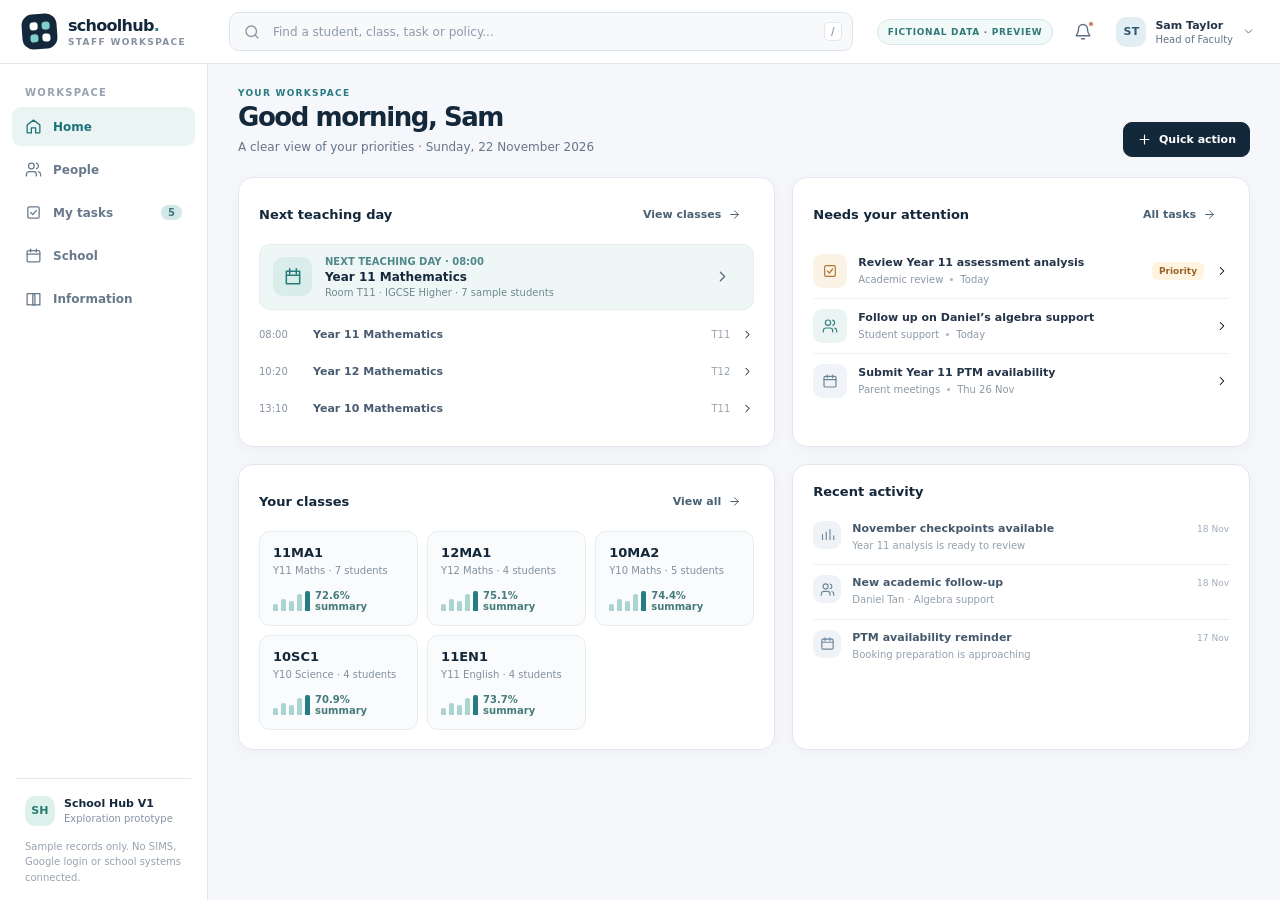
==== commit 004ce303: "feat: load additive access and intervention workflow before class UI" ====
--- a/index.html
+++ b/index.html
@@ -9,7 +9,11 @@
   <title>School Hub | Interactive Prototype</title>
   <link rel="stylesheet" href="./styles.css">
   <link rel="stylesheet" href="./classroom.css">
+  <link rel="stylesheet" href="./support.css">
   <script src="./data.js" defer></script>
+  <script src="./access.js" defer></script>
+  <script src="./support-core.js" defer></script>
+  <script src="./support-ui.js" defer></script>
   <script src="./assessment-core.js" defer></script>
   <script src="./classroom.js" defer></script>
   <script src="./app.js" defer></script>
--- a/support.css
+++ b/support.css
@@ -0,0 +1,143 @@
+
+/* Demo-only role & intervention workspace */
+.role-menu{width:330px;max-height:calc(100vh - 85px);overflow:auto}
+.role-picker-hint{color:#8595a5;font-size:10px;line-height:1.55;padding:8px 9px 12px}
+.role-menu .role-menu-title{padding:9px 9px 7px}
+.role-option small{display:block;color:#8c9ba9;font-weight:500;margin-top:3px}
+.role-option .role-check{color:#267b7f}
+.role-divider{border-top:1px solid #edf1f5;margin:10px 5px}
+.role-toggle{display:flex;align-items:start;gap:9px;padding:9px 10px;color:#496075;font-size:11px;font-weight:680;cursor:pointer}
+.role-toggle:hover{background:#f5f8fa;border-radius:7px}
+.role-toggle input{accent-color:#2c7c7e;flex:none;margin:2px 0 0}
+.role-menu .role-scope{font-size:10px;color:#899baa;padding:9px 10px 12px;line-height:1.6;background:#f7fafb;border-radius:8px;margin-top:7px}
+.role-inline{display:flex;gap:5px;flex-wrap:wrap;align-items:center;margin-top:8px}
+.role-inline .tag{font-size:9px}
+.support-dashboard-head{display:grid;grid-template-columns:repeat(4,minmax(0,1fr));gap:12px;margin-bottom:16px}
+.support-summary-stat{padding:15px 17px;border:1px solid var(--border);border-radius:12px;background:#fff;display:flex;align-items:baseline;gap:11px}
+.support-summary-stat strong{font-size:23px;color:var(--navy);letter-spacing:-.045em}
+.support-summary-stat span{color:#8999a7;font-size:10px}
+.support-filter-bar{display:flex;align-items:center;justify-content:space-between;gap:10px;margin:0 0 12px;flex-wrap:wrap}
+.support-list{overflow:hidden}
+.support-list-caption{font-size:10px;color:#8e9dab;background:#f9fbfc;border-bottom:1px solid #edf2f5;padding:11px 18px}
+.support-case-row{border:0;background:white;width:100%;padding:15px 18px;border-bottom:1px solid #edf1f5;
+  display:grid;grid-template-columns:minmax(150px,1.25fr) minmax(125px,1.1fr) minmax(130px,1.6fr) minmax(110px,1.1fr) 20px;gap:14px;
+  align-items:center;text-align:left;color:#6b7b8b}
+.support-case-row:last-child{border-bottom:0}
+.support-case-row:hover{background:#f5faf9}
+.support-student strong{display:block;font-size:12px;color:#455e71}
+.support-student small{display:block;font-size:10px;color:#9aabb6;line-height:1.5;margin-top:5px}
+.support-case-topic{font-size:11px;color:#667f90;line-height:1.45}
+.support-muted{font-size:10px;color:#9aacb8}
+.support-needs-action{font-size:10px;color:#2b7477;font-weight:770}
+.support-wave{display:inline-flex;align-items:center;border-radius:7px;padding:6px 8px;font-size:10px;font-weight:760;
+  width:fit-content;line-height:1.2}
+.support-wave.wave-1{background:#e6f1f7;color:#4d7491}
+.support-wave.wave-2{background:#fff1dc;color:#8d6629}
+.support-wave.wave-3{background:#f9eae8;color:#a65552}
+.support-footnote{display:flex;align-items:start;gap:7px;color:#91a1ad;font-size:10px;line-height:1.6;margin-top:11px}
+.support-home-queue{display:grid;gap:0}
+.support-home-action{border:0;background:none;width:100%;display:flex;align-items:center;gap:9px;
+  text-align:left;padding:10px 0;border-bottom:1px solid #eef1f4}
+.support-home-action:last-child{border:0}
+.support-home-action:hover strong{color:#2f7e7b}
+.support-home-dot{width:7px;height:7px;background:#d6a254;border-radius:50%;flex:none}
+.support-home-action span:nth-child(2){flex:1;min-width:0}
+.support-home-action strong{font-size:11px;color:#4d6378;display:block}
+.support-home-action small{font-size:10px;color:#92a2af;display:block;margin-top:4px}
+.support-mini{display:grid;gap:12px}
+.support-mini-row{display:flex;justify-content:space-between;align-items:center;gap:12px;flex-wrap:wrap}
+.support-mini-focus{font-size:11px;color:#577086;font-weight:710}
+.class-flag.flag-w1{background:#e3f1f7;color:#53768e}
+.class-flag.flag-w2{background:#fff0d9;color:#9b692e}
+.class-flag.flag-w3{background:#f8e8e8;color:#a45250}
+.support-dialog{position:fixed;z-index:91;inset:0 0 0 auto;width:min(850px,calc(100vw - 50px));background:white;
+  display:flex;flex-direction:column;box-shadow:-12px 0 60px #13273838;overflow:hidden}
+.support-backdrop{position:fixed;inset:0;background:#13283e77;z-index:90}
+.support-dialog-close{position:absolute;top:17px;right:19px;z-index:2;display:grid;place-items:center;
+  border:0;background:#eff3f5;color:#60768b;border-radius:8px;width:31px;height:31px}
+.support-dialog-close:hover{background:#e1e9ed}
+.support-case-hero,.support-form-hero{display:flex;align-items:start;justify-content:space-between;gap:10px;
+  padding:25px 50px 20px 26px;border-bottom:1px solid #e6edf1}
+.support-case-hero h2,.support-form-hero h2{font-size:22px;letter-spacing:-.05em;color:var(--navy);margin:0 0 5px}
+.support-case-hero p:not(.eyebrow),.support-form-hero p:not(.eyebrow){font-size:11px;color:#8595a5;margin:4px 0}
+.support-form-hero{display:block}
+.support-form-hero small{font-size:10px;color:#8d9eaa;line-height:1.6}
+.support-case-content,.support-form-body{padding:21px 26px;overflow:auto;flex:1;min-height:0}
+.support-stage-track{display:grid;grid-template-columns:repeat(3,1fr);gap:9px;margin-bottom:17px}
+.support-stage-item{border-radius:10px;border:1px solid #e5ebf0;background:#f8fafc;padding:10px 12px;
+  display:flex;align-items:center;gap:10px;color:#9cabb5}
+.support-stage-item span{background:#e5ebef;width:28px;height:28px;display:grid;place-items:center;border-radius:99px;font-size:10px;font-weight:800}
+.support-stage-item strong{font-size:10px;font-weight:750}
+.support-stage-item.done{border-color:#c6e2dd;color:#287a7d;background:#eef8f6}
+.support-stage-item.done span{background:#cce9e4}
+.support-meta-grid{display:grid;grid-template-columns:repeat(4,1fr);gap:8px;margin-bottom:18px}
+.support-fact{display:grid;gap:5px}
+.support-fact span{color:#9cabb7;font-size:9px}
+.support-fact strong{color:#536c80;font-size:11px}
+.support-section{padding:17px 18px;border:1px solid #e4ebf0;border-radius:11px;margin:0 0 12px}
+.support-section h3{font-size:12px;color:#334f64;margin:0 0 11px}
+.support-section p{color:#687c8f;font-size:11px;line-height:1.65;margin:8px 0}
+.support-detail-title{font-size:11px;font-weight:800;color:#47677a;margin-top:9px}
+.support-strategies{display:flex;flex-wrap:wrap;gap:5px;margin:10px 0 13px}
+.support-strategies .tag{white-space:normal;line-height:1.45}
+.support-section .support-fact{margin-top:10px}
+.support-house-request,.support-house-response{background:#f7fafb;border-radius:8px;padding:12px;margin-top:10px}
+.support-house-request strong,.support-house-response strong{font-size:11px;color:#526d80}
+.support-house-request p,.support-house-response p{margin:6px 0}
+.support-awaiting{background:#fff7e7;color:#916a35;border-radius:8px;padding:11px;font-size:11px;line-height:1.55}
+.support-history-item{display:flex;align-items:start;gap:12px;padding:12px 0;border-bottom:1px solid #edf1f4}
+.support-history-item:last-child{border:0}
+.support-history-mark{border:2px solid #8bc1b8;width:10px;height:10px;border-radius:50%;margin-top:4px;flex:none}
+.support-history-item strong{color:#4f6d7e;font-size:11px;display:block}
+.support-history-item small{color:#9aabb8;font-size:9px;display:block;margin-top:4px}
+.support-history-item p{margin:7px 0 0}
+.support-review{border-bottom:1px solid #eef1f3;padding:9px 0}
+.support-review strong{font-size:11px;color:#477f79}
+.support-review span{font-size:10px;color:#93a5b2;margin-left:12px}
+.support-review p{margin:5px 0 0}
+.support-modal-foot{display:flex;justify-content:space-between;align-items:center;gap:14px;border-top:1px solid #e1e8ec;
+  padding:15px 22px;background:white}
+.support-modal-foot>div{display:flex;flex-wrap:wrap;gap:7px;justify-content:flex-end}
+.support-form-body{max-width:650px;width:100%}
+#support-form{display:contents}
+.support-field{display:grid;gap:7px;margin-bottom:17px}
+.support-field span{font-size:11px;font-weight:760;color:#516a7e}
+.support-field input,.support-field textarea,.support-field select{border:1px solid #d9e3ea;border-radius:9px;padding:10px 12px;
+  color:#415b70;background:#fff;font-size:12px;outline:0;width:100%;line-height:1.5}
+.support-field textarea{resize:vertical;min-height:91px}
+.support-field input:focus,.support-field textarea:focus,.support-field select:focus{border-color:#8cc5bb;box-shadow:0 0 0 3px #e6f5f2}
+.support-suggestion-field{border:1px solid #e3ebef;border-radius:10px;padding:13px 14px 10px;margin:5px 0 20px}
+.support-suggestion-field legend{font-size:11px;font-weight:800;color:#536c80;padding:0 5px}
+.support-suggestion-field legend span{font-weight:400;color:#95a6b2}
+.support-suggestion-field label{display:flex;align-items:center;gap:8px;padding:7px 4px;font-size:11px;color:#567083;cursor:pointer}
+.support-suggestion-field label small{color:#9cabb7;font-size:9px;margin-left:auto}
+.support-suggestion-field input{accent-color:#2e7c7e;flex:none}
+.support-checkbox-switch{display:flex;align-items:start;gap:10px;background:#f5f9fb;border:1px solid #e0ebf0;
+  padding:14px 13px;border-radius:10px;cursor:pointer;margin:12px 0}
+.support-checkbox-switch input,.support-confirm input{accent-color:#237d7e;flex:none;margin-top:3px}
+.support-checkbox-switch strong{font-size:11px;color:#426478;display:block}
+.support-checkbox-switch small{display:block;color:#899fad;margin-top:4px;line-height:1.5;font-size:10px}
+.support-confirm{display:flex;gap:9px;align-items:start;font-size:11px;color:#647e90;font-weight:660;margin:14px 0}
+.support-warning,.support-info,.support-form-error{font-size:11px;line-height:1.6;padding:13px 14px;
+  background:#fff8e9;color:#98702b;border:1px solid #eee0c3;border-radius:9px;margin:0 0 18px}
+.support-info{background:#f1f8fb;border-color:#e1eff3;color:#5f8193}
+.support-form-error{color:#a54f4e;background:#fff0ed;border-color:#edceca}
+.support-conditional[hidden]{display:none}
+@media(max-width:1050px){
+ .support-case-row{grid-template-columns:minmax(135px,1.3fr) minmax(100px,1.1fr) minmax(120px,1.5fr) 16px}
+ .support-next{display:none}
+ .support-dashboard-head{grid-template-columns:repeat(2,minmax(0,1fr))}
+}
+@media(max-width:700px){
+ .support-dialog{width:100vw}
+ .support-case-hero,.support-form-hero{padding:22px 50px 16px 16px}
+ .support-case-content,.support-form-body{padding:16px}
+ .support-stage-item{padding:7px;gap:4px}
+ .support-stage-item strong{font-size:9px}
+ .support-stage-item span{width:21px;height:21px}
+ .support-meta-grid{grid-template-columns:repeat(2,1fr)}
+ .support-case-row{grid-template-columns:1.1fr 1fr 16px;gap:9px;padding:13px}
+ .support-case-topic{display:none}
+ .support-modal-foot{padding:12px 14px;align-items:start}
+ .support-summary-stat{padding:11px}
+}
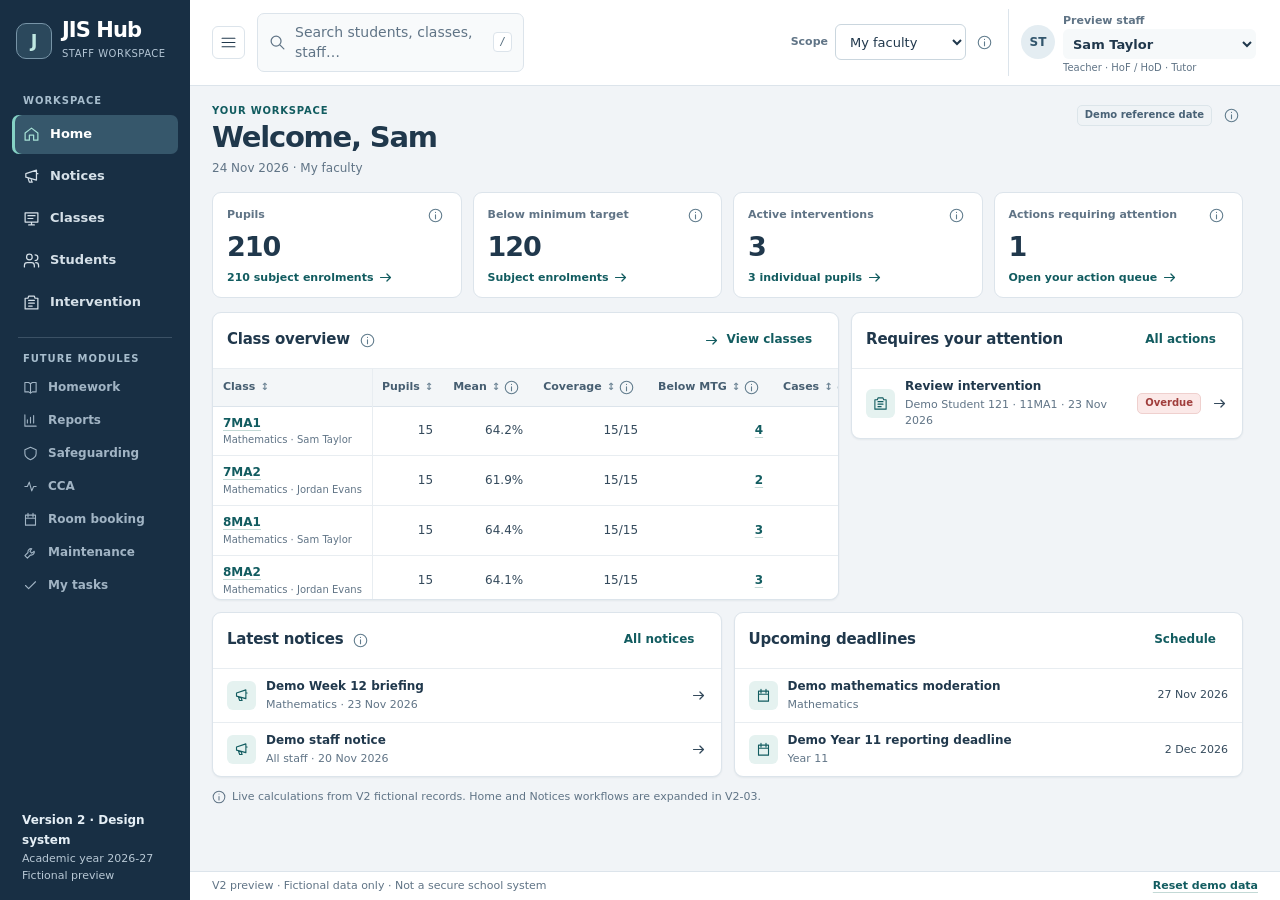
==== commit 0410a262: "V2-02: make new V2 shell the main website" ====
--- a/index.html
+++ b/index.html
@@ -3,24 +3,30 @@
 <head>
   <meta charset="utf-8">
   <meta name="viewport" content="width=device-width, initial-scale=1">
+  <meta name="color-scheme" content="light">
   <meta name="robots" content="noindex, nofollow">
-  <meta name="theme-color" content="#12263a">
-  <meta name="description" content="School Hub: an interactive, fictional-data prototype exploring low-friction school workflows.">
-  <title>School Hub | Interactive Prototype</title>
-  <link rel="stylesheet" href="./styles.css">
-  <link rel="stylesheet" href="./classroom.css">
-  <link rel="stylesheet" href="./support.css">
-  <script src="./data.js" defer></script>
-  <script src="./access.js" defer></script>
-  <script src="./support-core.js" defer></script>
-  <script src="./support-ui.js" defer></script>
-  <script src="./assessment-core.js" defer></script>
-  <script src="./classroom.js" defer></script>
-  <script src="./app.js" defer></script>
+  <meta name="theme-color" content="#182f44">
+  <title>JIS Hub · V2 Preview</title>
+  <link rel="stylesheet" href="./v2/hub.css">
 </head>
 <body>
-  <a class="skip-link" href="#workspace">Skip to main content</a>
-  <div id="app"></div>
-  <noscript><p style="padding:2rem;font-family:system-ui">JavaScript is required to explore this interactive prototype.</p></noscript>
+  <a class="skip-link" href="#workspace">Skip to workspace</a>
+  <div id="app" class="app-shell">
+    <aside id="sidebar" class="sidebar" aria-label="Navigation"></aside>
+    <div class="app-main">
+      <header id="topbar" class="topbar"></header>
+      <main id="workspace" class="workspace" tabindex="-1">
+        <p class="loading">Loading fictional school records…</p>
+      </main>
+      <footer class="demo-footer"><span>V2 preview · Fictional data only · Not a secure school system</span><button class="inline-link" type="button" data-action="reset-demo">Reset demo data</button></footer>
+    </div>
+  </div>
+  <dialog id="search-dialog" class="search-dialog" aria-labelledby="search-title"></dialog>
+  <dialog id="detail-dialog" class="detail-dialog" aria-labelledby="detail-title"></dialog>
+  <dialog id="reset-dialog" class="confirm-dialog" aria-labelledby="reset-title"></dialog>
+  <div id="tooltip" class="floating-tooltip" role="tooltip" hidden></div>
+  <div id="toast" class="toast" role="status" aria-live="polite" hidden></div>
+  <noscript>JavaScript is required to run this fictional-data prototype.</noscript>
+  <script type="module" src="./v2/hub.mjs"></script>
 </body>
-</html>+</html>
--- a/v2/hub.css
+++ b/v2/hub.css
@@ -0,0 +1,19 @@
+/* V2: compact staff workspace. */
+:root{color-scheme:light;--ink:#20384c;--text:#344a5c;--muted:#607486;--nav:#182f44;--accent:#176f70;--accent-dark:#125c60;--accent-soft:#e5f2f0;--canvas:#f1f4f7;--border:#dce4eb;--line:#e8edf1;--warning:#805614;--warning-bg:#fff1d9;--danger:#a03e3c;--danger-bg:#fbe9e8;--success:#236b52;--success-bg:#e6f3ea;--radius:9px;font-family:Inter,ui-sans-serif,system-ui,-apple-system,BlinkMacSystemFont,"Segoe UI",sans-serif;font-size:14px;line-height:1.45}
+*,*::before,*::after{box-sizing:border-box}body{margin:0;background:var(--canvas);color:var(--text)}button,input,select,textarea{font:inherit;color:inherit}button,select{cursor:pointer}button{border:0;background:transparent}button:disabled{cursor:not-allowed;opacity:.65}a{color:var(--accent-dark);text-underline-offset:3px}:focus-visible{outline:3px solid #267f9f;outline-offset:3px}[hidden]{display:none!important}
+.icon{display:inline-block;width:17px;height:17px;stroke:currentColor;fill:none;stroke-width:1.75;stroke-linecap:round;stroke-linejoin:round;flex:none;vertical-align:middle}
+.skip-link{position:fixed;top:8px;left:8px;z-index:100;transform:translateY(-160%);padding:10px;background:white;border-radius:5px}.skip-link:focus{transform:none}
+.app-shell{display:grid;grid-template-columns:190px minmax(0,1fr);height:100dvh;min-height:0}.sidebar{display:flex;flex-direction:column;min-height:0;background:var(--nav);color:white;overflow-y:auto;padding:19px 12px 14px}.brand{display:flex;align-items:center;gap:10px;margin:0 4px 21px}.brand-symbol{display:grid;place-items:center;width:36px;height:36px;flex:none;border:1px solid #7794a7;border-radius:10px;color:#c0e8e2;background:#2b485c;font-size:18px;font-weight:800}.brand strong{display:block;font-size:21px;letter-spacing:-.045em;line-height:1.1}.brand small{color:#b4c6d5;font-size:10px;letter-spacing:.05em}
+.nav-group{display:grid;gap:3px}.nav-heading{font-size:10px;font-weight:700;letter-spacing:.095em;text-transform:uppercase;color:#a7bdcd;padding:11px 11px 6px}.nav-link,.future-link{display:flex;align-items:center;gap:10px;width:100%;border-radius:7px;padding:10px 11px;text-align:left;font-weight:550;font-size:13px;min-height:39px}.nav-link{color:#d5e0e8;text-decoration:none}.nav-link:hover{background:#2b455a;color:white}.nav-link[aria-current=page]{background:#36576b;color:white;box-shadow:inset 3px 0 #85d2c5;font-weight:700}.nav-link[aria-current=page] .icon{color:#a6e0d5}.future-link{color:#a1b4c4;cursor:default;font-size:12px;min-height:30px;padding-block:6px}.future-link .icon{width:15px;height:15px}.sidebar-line{border:0;border-top:1px solid #3b5165;margin:15px 6px 3px}.sidebar-bottom{margin-top:auto;padding:12px 10px 1px;color:#b8c8d5;font-size:11px;line-height:1.6}.sidebar-bottom strong{display:block;color:#e5eff6;font-size:12px}
+.app-main{display:grid;grid-template-rows:auto minmax(0,1fr) auto;min-width:0;min-height:0}.topbar{min-height:61px;background:white;border-bottom:1px solid var(--border);display:flex;align-items:center;gap:12px;padding:9px 22px;z-index:5;flex-wrap:wrap}.search-launch{display:flex;align-items:center;gap:9px;min-width:145px;max-width:420px;flex:1;justify-content:flex-start;text-align:left;border:1px solid var(--border);background:#f8fafb;border-radius:7px;padding:8px 11px;color:var(--muted);min-height:37px}.search-launch:hover{border-color:#99bdc5;background:white}.search-launch kbd{margin-left:auto;color:#597080;background:white;border:1px solid var(--border);border-radius:4px;padding:1px 5px;font-size:11px;white-space:nowrap}.topbar-spacer{flex:1}.topbar-field{display:flex;align-items:center;gap:7px;min-width:0}.topbar-field label,.field-label{color:var(--muted);font-size:11px;font-weight:650;white-space:nowrap}.select,.input{height:36px;min-width:0;border:1px solid #cad6de;border-radius:6px;background:white;padding:6px 10px;color:var(--ink);font-size:13px}.select:hover,.input:hover{border-color:#8eacb8}.staff-field{display:flex;align-items:center;gap:8px;border-left:1px solid var(--border);padding-left:12px;max-width:250px}.staff-field .select{max-width:193px;width:100%;height:30px;padding:3px 5px;font-weight:650;border-color:transparent;background:#f6f9fa}.roles{display:block;font-size:10px;color:var(--muted);margin-top:2px}.avatar{display:grid;place-items:center;flex:none;width:34px;height:34px;border-radius:50%;background:#e4edf2;color:#32566d;font-weight:750;font-size:12px}.mobile-toggle{display:none}
+.workspace{overflow:auto;min-width:0;min-height:0;padding:18px 22px 22px;scrollbar-gutter:stable}.workspace-inner{max-width:1600px;margin:0 auto;min-width:0}.demo-footer{background:#fff;border-top:1px solid var(--border);color:var(--muted);font-size:11px;display:flex;gap:12px;justify-content:space-between;padding:6px 22px}.page-heading{display:flex;justify-content:space-between;align-items:flex-start;gap:15px;margin-bottom:14px;flex-wrap:wrap}.eyebrow{font-size:10px;letter-spacing:.08em;text-transform:uppercase;color:var(--accent-dark);font-weight:750;margin:0 0 3px}h1,h2,h3,p{margin:0}h1{font-size:clamp(23px,2.3vw,29px);font-weight:740;letter-spacing:-.042em;line-height:1.17;color:var(--ink)}h2{font-size:15px;font-weight:730;letter-spacing:-.015em;color:var(--ink)}h3{font-size:13px;color:var(--ink)}.subtitle{font-size:12px;color:var(--muted);margin-top:5px}.page-actions{display:flex;flex-wrap:wrap;gap:8px;align-items:center}
+.btn{display:inline-flex;align-items:center;justify-content:center;gap:7px;min-height:35px;border:1px solid var(--border);background:white;border-radius:6px;padding:7px 11px;font-size:12px;font-weight:650;color:var(--ink);text-decoration:none;white-space:nowrap}.btn:hover:not(:disabled){background:#f4f8fa;border-color:#a4beca}.btn-primary{background:var(--accent);border-color:var(--accent);color:white}.btn-primary:hover:not(:disabled){background:var(--accent-dark);border-color:var(--accent-dark)}.btn-quiet{border-color:transparent;background:none;color:var(--accent-dark)}.btn-danger{color:var(--danger);border-color:#dfb1b0}.btn-icon{padding:6px;width:33px;min-height:33px}.inline-link{padding:0;display:inline-flex;align-items:center;gap:4px;text-decoration:underline;text-decoration-color:#c3d9d6;text-underline-offset:3px;font-weight:650;color:var(--accent-dark);font-size:inherit;text-align:left}.inline-link:hover{text-decoration-color:var(--accent)}.muted{color:var(--muted)}.small{font-size:11px}.nowrap{white-space:nowrap}.number{font-variant-numeric:tabular-nums}.tag{display:inline-flex;align-items:center;gap:4px;min-height:21px;font-size:10px;font-weight:720;line-height:1.2;padding:3px 7px;border-radius:5px;border:1px solid #dce5ea;background:#eff3f6;color:#496276;white-space:nowrap}.tag-teal{background:var(--accent-soft);border-color:#c5e2dc;color:var(--accent-dark)}.tag-warning{background:var(--warning-bg);border-color:#f0dab5;color:var(--warning)}.tag-danger{background:var(--danger-bg);border-color:#efd0ce;color:var(--danger)}.tag-success{background:var(--success-bg);border-color:#cfe5d6;color:var(--success)}.tags{display:flex;align-items:center;flex-wrap:wrap;gap:4px}.help{display:inline-grid;place-items:center;vertical-align:middle;width:23px;height:23px;color:#617c8d;border-radius:5px;padding:2px}.help .icon{width:15px;height:15px}.help:hover,.help[aria-expanded=true]{background:#e6edf2;color:var(--accent-dark)}.floating-tooltip{position:fixed;z-index:200;background:#213b4e;color:#fff;max-width:min(330px,calc(100vw - 24px));padding:10px 12px;border-radius:7px;font-size:12px;line-height:1.55;box-shadow:0 4px 16px #10263830;pointer-events:none}
+.metrics{display:grid;grid-template-columns:repeat(4,minmax(0,1fr));gap:11px;margin-bottom:14px}.metric{background:white;border:1px solid var(--border);border-radius:var(--radius);padding:11px 14px;min-width:0}.metric-head{display:flex;align-items:center;gap:5px;justify-content:space-between;color:var(--muted);font-size:11px;font-weight:650}.metric-value{font-size:27px;font-weight:750;color:var(--ink);line-height:1.2;letter-spacing:-.04em;font-variant-numeric:tabular-nums;margin:4px 0 2px}.metric-foot{font-size:11px;color:var(--muted)}.metric-action{color:var(--accent-dark);font-size:11px;font-weight:650;text-align:left;padding:0}
+.surface{border:1px solid var(--border);border-radius:var(--radius);background:white;box-shadow:0 1px 2px #172f4410;min-width:0}.panel-head{display:flex;align-items:center;justify-content:space-between;gap:12px;padding:10px 14px;border-bottom:1px solid var(--line)}.panel-head h2{display:flex;align-items:center;gap:6px}.panel-body{padding:13px 14px}.home-grid{display:grid;grid-template-columns:minmax(0,1.6fr) minmax(0,1fr);gap:12px;align-items:start}.home-lower{margin-top:12px;display:grid;grid-template-columns:1fr 1fr;gap:12px}.table-scroll{overflow:auto;max-height:min(59vh,620px);scrollbar-gutter:stable;overscroll-behavior:contain;border-radius:0 0 var(--radius) var(--radius)}.table-scroll:focus-visible{outline-offset:-3px}.home-table{max-height:230px}.data-table{border-collapse:separate;border-spacing:0;width:100%;font-size:12px;text-align:left;white-space:nowrap}.data-table th{position:sticky;top:0;z-index:2;background:#f3f6f8;color:#465e71;font-weight:700;text-align:left;border-bottom:1px solid var(--border);font-size:11px;padding:7px 10px}.data-table th .sort{display:inline-flex;align-items:center;gap:5px;padding:0;font-size:inherit;font-weight:inherit;color:inherit;text-align:left}.data-table th .sort:hover{color:var(--accent-dark)}.sort-glyph{color:#708797;font-size:10px}.data-table td{padding:8px 10px;border-bottom:1px solid var(--line);color:var(--text);vertical-align:middle;background:white}.data-table tr:last-child td{border-bottom:0}.data-table tbody tr:hover td{background:#f6faf9}.data-table .sticky-first{position:sticky;left:0;z-index:1;box-shadow:1px 0 0 var(--line)}.data-table th.sticky-first{z-index:3}.cell-title{font-weight:650;color:var(--ink)}.cell-sub{display:block;color:var(--muted);font-size:10px;margin-top:1px}.data-table .num{text-align:right;font-variant-numeric:tabular-nums}.data-table .negative{color:var(--danger);font-weight:650}.data-table .positive{color:var(--success);font-weight:650}
+.toolbar{display:flex;align-items:center;gap:8px;padding:10px 13px;border-bottom:1px solid var(--line);flex-wrap:wrap}.toolbar .input{width:220px;max-width:100%}.toolbar .count{margin-left:auto;white-space:nowrap;font-size:11px;color:var(--muted)}.toolbar label{display:inline-flex;align-items:center;gap:6px;font-size:11px;color:var(--muted)}.tabs{display:flex;align-items:center;gap:5px;border-bottom:1px solid var(--border);margin:0 0 12px;overflow-x:auto}.tab{display:flex;align-items:center;gap:6px;font-size:12px;font-weight:650;white-space:nowrap;padding:9px 12px 10px;border-bottom:2px solid transparent;color:var(--muted)}.tab[aria-pressed=true]{border-color:var(--accent);color:var(--accent-dark)}.tab[disabled]{opacity:.56}
+.list{display:grid}.list-row{width:100%;display:flex;align-items:center;gap:10px;min-height:43px;padding:9px 14px;border-bottom:1px solid var(--line);text-align:left}.list-row:last-child{border-bottom:0}button.list-row:hover{background:#f5faf9}.list-row .row-text{flex:1;min-width:0}.list-row strong{font-size:12px;font-weight:650;color:var(--ink);display:block;overflow-wrap:anywhere}.list-row small{display:block;font-size:11px;color:var(--muted);margin-top:2px}.list-icon{width:29px;height:29px;display:grid;place-items:center;flex:none;background:var(--accent-soft);color:var(--accent-dark);border-radius:6px}.list-icon.warn{background:var(--warning-bg);color:var(--warning)}.list-icon .icon{width:15px;height:15px}.empty{padding:23px 17px;text-align:center;color:var(--muted);font-size:12px}.empty strong{display:block;color:var(--ink);margin-bottom:3px}.stage-note{margin-top:12px;font-size:11px;color:var(--muted);display:flex;align-items:flex-start;gap:6px}.stage-note .icon{width:14px;height:14px;margin-top:1px}.info-box,.alert{border:1px solid #d7e5e9;border-radius:7px;background:#edf6f7;padding:10px 13px;font-size:12px;color:#395a69;margin-bottom:12px}.alert{border-color:#e6c59f;background:#fff6e8;color:#785121}.error{border:1px solid #efc4c1;color:var(--danger);background:var(--danger-bg);padding:10px;border-radius:6px;margin:8px 0;font-size:12px}.class-heading-meta{display:flex;align-items:center;gap:8px;margin-top:6px;flex-wrap:wrap}
+dialog{color:var(--text);padding:0;border:1px solid var(--border);background:white;box-shadow:0 16px 70px #132a4050;max-width:calc(100vw - 24px);border-radius:12px}dialog::backdrop{background:#142d4266}.search-dialog{width:660px;margin:9vh auto auto;max-height:82dvh;overflow:auto}.dialog-head{display:flex;justify-content:space-between;align-items:flex-start;gap:14px;padding:15px 18px;border-bottom:1px solid var(--border)}.dialog-head h2{font-size:19px;letter-spacing:-.03em}.dialog-head .subtitle{font-size:11px}.search-input-wrap{display:flex;align-items:center;gap:9px;margin:13px 17px 10px;border:1px solid #afc9d3;border-radius:7px;padding:10px 12px}.search-input-wrap input{border:0;outline:0;background:none;flex:1;min-width:0;font-size:15px;color:var(--ink)}.search-input-wrap:focus-within{outline:3px solid #c9e1ea}.search-results{max-height:54dvh;overflow:auto;padding:0 8px 8px}.search-result{display:flex;align-items:center;gap:10px;text-align:left;width:100%;padding:9px 11px;border-radius:6px}.search-result:hover,.search-result:focus{background:#edf5f4;outline-offset:-2px}.search-result .row-text{flex:1;min-width:0}.search-result strong{display:block;color:var(--ink);font-size:13px}.search-result small{display:block;color:var(--muted);font-size:11px}.search-hint{padding:9px 18px;font-size:11px;color:var(--muted);border-top:1px solid var(--line)}.detail-dialog{position:fixed;inset:0 0 0 auto;margin:0;width:min(720px,100vw);max-width:100vw;height:100dvh;max-height:100dvh;border:0;border-radius:0;overflow:hidden}.detail-dialog[open]{display:flex;flex-direction:column}.drawer-body{min-height:0;overflow:auto;padding:18px 20px;flex:1}.drawer-footer{display:flex;align-items:center;justify-content:flex-end;gap:8px;padding:12px 20px;border-top:1px solid var(--border);background:white;flex-wrap:wrap}.drawer-summary{display:grid;grid-template-columns:repeat(3,minmax(0,1fr));gap:10px;margin-bottom:15px}.fact{display:grid;gap:4px;font-size:12px;min-width:0}.fact dt{font-size:10px;color:var(--muted);font-weight:650}.fact dd{margin:0;color:var(--ink);font-weight:600;overflow-wrap:anywhere}.drawer-section{margin:0 0 15px;border:1px solid var(--border);border-radius:8px;overflow:hidden}.drawer-section h3{font-size:13px;padding:10px 12px;background:#f7f9fa;border-bottom:1px solid var(--line)}.drawer-section .content{padding:12px;display:grid;gap:9px;font-size:12px;line-height:1.65}.drawer-section p{white-space:pre-wrap;overflow-wrap:anywhere}.form-stack{display:grid;gap:14px}.form-stack label{display:grid;gap:5px;font-size:12px;font-weight:650}.form-stack .select{width:100%;height:40px}.confirm-dialog{width:min(430px,calc(100vw - 24px))}.toast{position:fixed;bottom:36px;right:22px;z-index:210;background:#1c394c;color:#fff;font-size:12px;padding:11px 15px;border-radius:7px;box-shadow:0 4px 15px #10263930;max-width:calc(100vw - 44px)}
+@media(min-width:1100px) and (max-height:800px){.workspace{padding-top:13px}.page-heading{margin-bottom:11px}.metrics{margin-bottom:11px}.metric{padding:9px 12px}.home-table{max-height:200px}.panel-head{padding-block:8px}.list-row{min-height:37px;padding-block:7px}.sidebar{padding-top:14px}.brand{margin-bottom:15px}.nav-link{min-height:35px;padding-block:8px}.future-link{min-height:27px;padding-block:5px}}
+@media(max-width:1080px){.app-shell{grid-template-columns:162px minmax(0,1fr)}.topbar{gap:7px;padding-inline:14px}.staff-field{padding-left:8px}.search-launch kbd{display:none}.topbar-spacer{display:none}.workspace{padding:15px}.home-grid{grid-template-columns:1fr 1fr}.metric-value{font-size:23px}.topbar-field label{display:none}}
+@media(max-width:760px){.app-shell{display:block;height:100dvh}.app-main{height:100%;display:grid}.sidebar{display:none;position:fixed;inset:0 auto 0 0;z-index:20;width:215px;box-shadow:5px 0 30px #10263860}.sidebar[data-open=true]{display:flex}.mobile-toggle{display:inline-flex}.topbar{gap:7px;padding:8px 10px}.search-launch{min-width:100px;max-width:none;order:2;flex:1}.topbar-field{order:3}.staff-field{max-width:100%;border:0;padding:0;order:4}.staff-field .avatar{display:none}.staff-field .select{max-width:140px;font-size:11px}.staff-field .roles{max-width:140px}.workspace{padding:13px 10px}.home-grid,.home-lower{grid-template-columns:1fr}.metrics{grid-template-columns:repeat(2,minmax(0,1fr));gap:8px}.metric{padding:10px}.metric-value{font-size:23px}.demo-footer{padding:6px 10px;font-size:10px}.drawer-body{padding:13px}.drawer-summary{grid-template-columns:repeat(2,minmax(0,1fr))}.table-scroll{max-height:58dvh}.home-table{max-height:200px}.toolbar .input{flex:1}.toolbar .count{margin-left:0}.page-heading{gap:8px}.topbar .select{max-width:155px}}
+@media(prefers-reduced-motion:reduce){*,*::before,*::after{scroll-behavior:auto!important;animation:none!important;transition:none!important}}
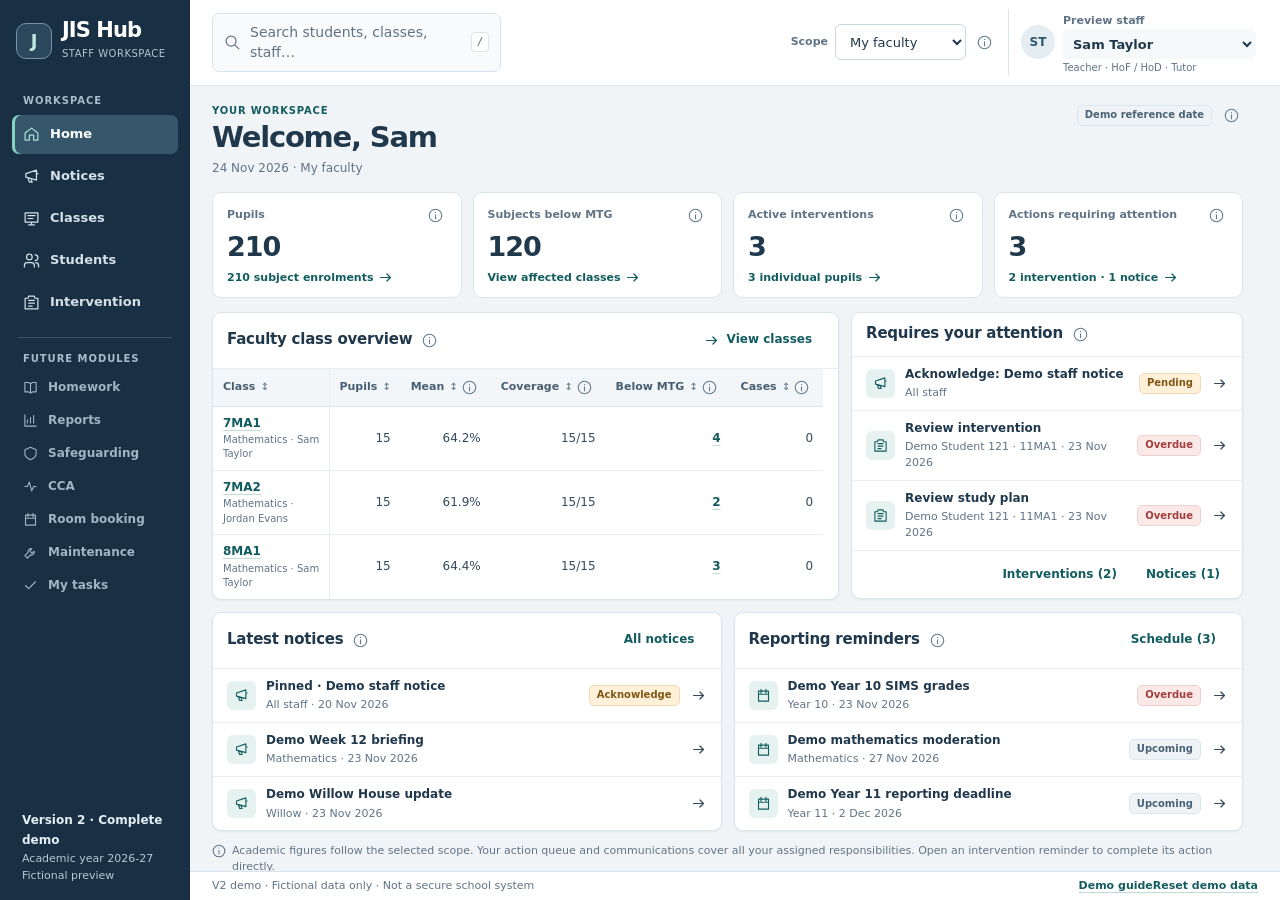
==== commit d962692c: "Add demo guide to main footer" ====
--- a/index.html
+++ b/index.html
@@ -18,7 +18,7 @@
       <main id="workspace" class="workspace" tabindex="-1">
         <p class="loading">Loading fictional school records…</p>
       </main>
-      <footer class="demo-footer"><span>V2 preview · Fictional data only · Not a secure school system</span><button class="inline-link" type="button" data-action="reset-demo">Reset demo data</button></footer>
+      <footer class="demo-footer"><span>V2 demo · Fictional data only · Not a secure school system</span><div class="footer-actions"><button class="inline-link" type="button" data-action="demo-guide">Demo guide</button><button class="inline-link" type="button" data-action="reset-demo">Reset demo data</button></div></footer>
     </div>
   </div>
   <dialog id="search-dialog" class="search-dialog" aria-labelledby="search-title"></dialog>
--- a/v2/hub.css
+++ b/v2/hub.css
@@ -5,7 +5,7 @@
 .skip-link{position:fixed;top:8px;left:8px;z-index:100;transform:translateY(-160%);padding:10px;background:white;border-radius:5px}.skip-link:focus{transform:none}
 .app-shell{display:grid;grid-template-columns:190px minmax(0,1fr);height:100dvh;min-height:0}.sidebar{display:flex;flex-direction:column;min-height:0;background:var(--nav);color:white;overflow-y:auto;padding:19px 12px 14px}.brand{display:flex;align-items:center;gap:10px;margin:0 4px 21px}.brand-symbol{display:grid;place-items:center;width:36px;height:36px;flex:none;border:1px solid #7794a7;border-radius:10px;color:#c0e8e2;background:#2b485c;font-size:18px;font-weight:800}.brand strong{display:block;font-size:21px;letter-spacing:-.045em;line-height:1.1}.brand small{color:#b4c6d5;font-size:10px;letter-spacing:.05em}
 .nav-group{display:grid;gap:3px}.nav-heading{font-size:10px;font-weight:700;letter-spacing:.095em;text-transform:uppercase;color:#a7bdcd;padding:11px 11px 6px}.nav-link,.future-link{display:flex;align-items:center;gap:10px;width:100%;border-radius:7px;padding:10px 11px;text-align:left;font-weight:550;font-size:13px;min-height:39px}.nav-link{color:#d5e0e8;text-decoration:none}.nav-link:hover{background:#2b455a;color:white}.nav-link[aria-current=page]{background:#36576b;color:white;box-shadow:inset 3px 0 #85d2c5;font-weight:700}.nav-link[aria-current=page] .icon{color:#a6e0d5}.future-link{color:#a1b4c4;cursor:default;font-size:12px;min-height:30px;padding-block:6px}.future-link .icon{width:15px;height:15px}.sidebar-line{border:0;border-top:1px solid #3b5165;margin:15px 6px 3px}.sidebar-bottom{margin-top:auto;padding:12px 10px 1px;color:#b8c8d5;font-size:11px;line-height:1.6}.sidebar-bottom strong{display:block;color:#e5eff6;font-size:12px}
-.app-main{display:grid;grid-template-rows:auto minmax(0,1fr) auto;min-width:0;min-height:0}.topbar{min-height:61px;background:white;border-bottom:1px solid var(--border);display:flex;align-items:center;gap:12px;padding:9px 22px;z-index:5;flex-wrap:wrap}.search-launch{display:flex;align-items:center;gap:9px;min-width:145px;max-width:420px;flex:1;justify-content:flex-start;text-align:left;border:1px solid var(--border);background:#f8fafb;border-radius:7px;padding:8px 11px;color:var(--muted);min-height:37px}.search-launch:hover{border-color:#99bdc5;background:white}.search-launch kbd{margin-left:auto;color:#597080;background:white;border:1px solid var(--border);border-radius:4px;padding:1px 5px;font-size:11px;white-space:nowrap}.topbar-spacer{flex:1}.topbar-field{display:flex;align-items:center;gap:7px;min-width:0}.topbar-field label,.field-label{color:var(--muted);font-size:11px;font-weight:650;white-space:nowrap}.select,.input{height:36px;min-width:0;border:1px solid #cad6de;border-radius:6px;background:white;padding:6px 10px;color:var(--ink);font-size:13px}.select:hover,.input:hover{border-color:#8eacb8}.staff-field{display:flex;align-items:center;gap:8px;border-left:1px solid var(--border);padding-left:12px;max-width:250px}.staff-field .select{max-width:193px;width:100%;height:30px;padding:3px 5px;font-weight:650;border-color:transparent;background:#f6f9fa}.roles{display:block;font-size:10px;color:var(--muted);margin-top:2px}.avatar{display:grid;place-items:center;flex:none;width:34px;height:34px;border-radius:50%;background:#e4edf2;color:#32566d;font-weight:750;font-size:12px}.mobile-toggle{display:none}
+.app-main{display:grid;grid-template-rows:auto minmax(0,1fr) auto;min-width:0;min-height:0}.topbar{min-height:61px;background:white;border-bottom:1px solid var(--border);display:flex;align-items:center;gap:12px;padding:9px 22px;z-index:5;flex-wrap:wrap}.search-launch{display:flex;align-items:center;gap:9px;min-width:145px;max-width:420px;flex:1;justify-content:flex-start;text-align:left;border:1px solid var(--border);background:#f8fafb;border-radius:7px;padding:8px 11px;color:var(--muted);min-height:37px}.search-launch:hover{border-color:#99bdc5;background:white}.search-launch kbd{margin-left:auto;color:#597080;background:white;border:1px solid var(--border);border-radius:4px;padding:1px 5px;font-size:11px;white-space:nowrap}.topbar-spacer{flex:1}.topbar-field{display:flex;align-items:center;gap:7px;min-width:0}.topbar-field label,.field-label{color:var(--muted);font-size:11px;font-weight:650;white-space:nowrap}.select,.input{height:36px;min-width:0;border:1px solid #cad6de;border-radius:6px;background:white;padding:6px 10px;color:var(--ink);font-size:13px}.select:hover,.input:hover{border-color:#8eacb8}.staff-field{display:flex;align-items:center;gap:8px;border-left:1px solid var(--border);padding-left:12px;max-width:250px}.staff-field .select{max-width:193px;width:100%;height:30px;padding:3px 5px;font-weight:650;border-color:transparent;background:#f6f9fa}.roles{display:block;font-size:10px;color:var(--muted);margin-top:2px}.avatar{display:grid;place-items:center;flex:none;width:34px;height:34px;border-radius:50%;background:#e4edf2;color:#32566d;font-weight:750;font-size:12px}.btn.mobile-toggle{display:none}
 .workspace{overflow:auto;min-width:0;min-height:0;padding:18px 22px 22px;scrollbar-gutter:stable}.workspace-inner{max-width:1600px;margin:0 auto;min-width:0}.demo-footer{background:#fff;border-top:1px solid var(--border);color:var(--muted);font-size:11px;display:flex;gap:12px;justify-content:space-between;padding:6px 22px}.page-heading{display:flex;justify-content:space-between;align-items:flex-start;gap:15px;margin-bottom:14px;flex-wrap:wrap}.eyebrow{font-size:10px;letter-spacing:.08em;text-transform:uppercase;color:var(--accent-dark);font-weight:750;margin:0 0 3px}h1,h2,h3,p{margin:0}h1{font-size:clamp(23px,2.3vw,29px);font-weight:740;letter-spacing:-.042em;line-height:1.17;color:var(--ink)}h2{font-size:15px;font-weight:730;letter-spacing:-.015em;color:var(--ink)}h3{font-size:13px;color:var(--ink)}.subtitle{font-size:12px;color:var(--muted);margin-top:5px}.page-actions{display:flex;flex-wrap:wrap;gap:8px;align-items:center}
 .btn{display:inline-flex;align-items:center;justify-content:center;gap:7px;min-height:35px;border:1px solid var(--border);background:white;border-radius:6px;padding:7px 11px;font-size:12px;font-weight:650;color:var(--ink);text-decoration:none;white-space:nowrap}.btn:hover:not(:disabled){background:#f4f8fa;border-color:#a4beca}.btn-primary{background:var(--accent);border-color:var(--accent);color:white}.btn-primary:hover:not(:disabled){background:var(--accent-dark);border-color:var(--accent-dark)}.btn-quiet{border-color:transparent;background:none;color:var(--accent-dark)}.btn-danger{color:var(--danger);border-color:#dfb1b0}.btn-icon{padding:6px;width:33px;min-height:33px}.inline-link{padding:0;display:inline-flex;align-items:center;gap:4px;text-decoration:underline;text-decoration-color:#c3d9d6;text-underline-offset:3px;font-weight:650;color:var(--accent-dark);font-size:inherit;text-align:left}.inline-link:hover{text-decoration-color:var(--accent)}.muted{color:var(--muted)}.small{font-size:11px}.nowrap{white-space:nowrap}.number{font-variant-numeric:tabular-nums}.tag{display:inline-flex;align-items:center;gap:4px;min-height:21px;font-size:10px;font-weight:720;line-height:1.2;padding:3px 7px;border-radius:5px;border:1px solid #dce5ea;background:#eff3f6;color:#496276;white-space:nowrap}.tag-teal{background:var(--accent-soft);border-color:#c5e2dc;color:var(--accent-dark)}.tag-warning{background:var(--warning-bg);border-color:#f0dab5;color:var(--warning)}.tag-danger{background:var(--danger-bg);border-color:#efd0ce;color:var(--danger)}.tag-success{background:var(--success-bg);border-color:#cfe5d6;color:var(--success)}.tags{display:flex;align-items:center;flex-wrap:wrap;gap:4px}.help{display:inline-grid;place-items:center;vertical-align:middle;width:23px;height:23px;color:#617c8d;border-radius:5px;padding:2px}.help .icon{width:15px;height:15px}.help:hover,.help[aria-expanded=true]{background:#e6edf2;color:var(--accent-dark)}.floating-tooltip{position:fixed;z-index:200;background:#213b4e;color:#fff;max-width:min(330px,calc(100vw - 24px));padding:10px 12px;border-radius:7px;font-size:12px;line-height:1.55;box-shadow:0 4px 16px #10263830;pointer-events:none}
 .metrics{display:grid;grid-template-columns:repeat(4,minmax(0,1fr));gap:11px;margin-bottom:14px}.metric{background:white;border:1px solid var(--border);border-radius:var(--radius);padding:11px 14px;min-width:0}.metric-head{display:flex;align-items:center;gap:5px;justify-content:space-between;color:var(--muted);font-size:11px;font-weight:650}.metric-value{font-size:27px;font-weight:750;color:var(--ink);line-height:1.2;letter-spacing:-.04em;font-variant-numeric:tabular-nums;margin:4px 0 2px}.metric-foot{font-size:11px;color:var(--muted)}.metric-action{color:var(--accent-dark);font-size:11px;font-weight:650;text-align:left;padding:0}
@@ -15,5 +15,247 @@
 dialog{color:var(--text);padding:0;border:1px solid var(--border);background:white;box-shadow:0 16px 70px #132a4050;max-width:calc(100vw - 24px);border-radius:12px}dialog::backdrop{background:#142d4266}.search-dialog{width:660px;margin:9vh auto auto;max-height:82dvh;overflow:auto}.dialog-head{display:flex;justify-content:space-between;align-items:flex-start;gap:14px;padding:15px 18px;border-bottom:1px solid var(--border)}.dialog-head h2{font-size:19px;letter-spacing:-.03em}.dialog-head .subtitle{font-size:11px}.search-input-wrap{display:flex;align-items:center;gap:9px;margin:13px 17px 10px;border:1px solid #afc9d3;border-radius:7px;padding:10px 12px}.search-input-wrap input{border:0;outline:0;background:none;flex:1;min-width:0;font-size:15px;color:var(--ink)}.search-input-wrap:focus-within{outline:3px solid #c9e1ea}.search-results{max-height:54dvh;overflow:auto;padding:0 8px 8px}.search-result{display:flex;align-items:center;gap:10px;text-align:left;width:100%;padding:9px 11px;border-radius:6px}.search-result:hover,.search-result:focus{background:#edf5f4;outline-offset:-2px}.search-result .row-text{flex:1;min-width:0}.search-result strong{display:block;color:var(--ink);font-size:13px}.search-result small{display:block;color:var(--muted);font-size:11px}.search-hint{padding:9px 18px;font-size:11px;color:var(--muted);border-top:1px solid var(--line)}.detail-dialog{position:fixed;inset:0 0 0 auto;margin:0;width:min(720px,100vw);max-width:100vw;height:100dvh;max-height:100dvh;border:0;border-radius:0;overflow:hidden}.detail-dialog[open]{display:flex;flex-direction:column}.drawer-body{min-height:0;overflow:auto;padding:18px 20px;flex:1}.drawer-footer{display:flex;align-items:center;justify-content:flex-end;gap:8px;padding:12px 20px;border-top:1px solid var(--border);background:white;flex-wrap:wrap}.drawer-summary{display:grid;grid-template-columns:repeat(3,minmax(0,1fr));gap:10px;margin-bottom:15px}.fact{display:grid;gap:4px;font-size:12px;min-width:0}.fact dt{font-size:10px;color:var(--muted);font-weight:650}.fact dd{margin:0;color:var(--ink);font-weight:600;overflow-wrap:anywhere}.drawer-section{margin:0 0 15px;border:1px solid var(--border);border-radius:8px;overflow:hidden}.drawer-section h3{font-size:13px;padding:10px 12px;background:#f7f9fa;border-bottom:1px solid var(--line)}.drawer-section .content{padding:12px;display:grid;gap:9px;font-size:12px;line-height:1.65}.drawer-section p{white-space:pre-wrap;overflow-wrap:anywhere}.form-stack{display:grid;gap:14px}.form-stack label{display:grid;gap:5px;font-size:12px;font-weight:650}.form-stack .select{width:100%;height:40px}.confirm-dialog{width:min(430px,calc(100vw - 24px))}.toast{position:fixed;bottom:36px;right:22px;z-index:210;background:#1c394c;color:#fff;font-size:12px;padding:11px 15px;border-radius:7px;box-shadow:0 4px 15px #10263930;max-width:calc(100vw - 44px)}
 @media(min-width:1100px) and (max-height:800px){.workspace{padding-top:13px}.page-heading{margin-bottom:11px}.metrics{margin-bottom:11px}.metric{padding:9px 12px}.home-table{max-height:200px}.panel-head{padding-block:8px}.list-row{min-height:37px;padding-block:7px}.sidebar{padding-top:14px}.brand{margin-bottom:15px}.nav-link{min-height:35px;padding-block:8px}.future-link{min-height:27px;padding-block:5px}}
 @media(max-width:1080px){.app-shell{grid-template-columns:162px minmax(0,1fr)}.topbar{gap:7px;padding-inline:14px}.staff-field{padding-left:8px}.search-launch kbd{display:none}.topbar-spacer{display:none}.workspace{padding:15px}.home-grid{grid-template-columns:1fr 1fr}.metric-value{font-size:23px}.topbar-field label{display:none}}
-@media(max-width:760px){.app-shell{display:block;height:100dvh}.app-main{height:100%;display:grid}.sidebar{display:none;position:fixed;inset:0 auto 0 0;z-index:20;width:215px;box-shadow:5px 0 30px #10263860}.sidebar[data-open=true]{display:flex}.mobile-toggle{display:inline-flex}.topbar{gap:7px;padding:8px 10px}.search-launch{min-width:100px;max-width:none;order:2;flex:1}.topbar-field{order:3}.staff-field{max-width:100%;border:0;padding:0;order:4}.staff-field .avatar{display:none}.staff-field .select{max-width:140px;font-size:11px}.staff-field .roles{max-width:140px}.workspace{padding:13px 10px}.home-grid,.home-lower{grid-template-columns:1fr}.metrics{grid-template-columns:repeat(2,minmax(0,1fr));gap:8px}.metric{padding:10px}.metric-value{font-size:23px}.demo-footer{padding:6px 10px;font-size:10px}.drawer-body{padding:13px}.drawer-summary{grid-template-columns:repeat(2,minmax(0,1fr))}.table-scroll{max-height:58dvh}.home-table{max-height:200px}.toolbar .input{flex:1}.toolbar .count{margin-left:0}.page-heading{gap:8px}.topbar .select{max-width:155px}}
+@media(max-width:760px){.app-shell{display:block;height:100dvh}.app-main{height:100%;display:grid}.sidebar{display:none;position:fixed;inset:0 auto 0 0;z-index:20;width:215px;box-shadow:5px 0 30px #10263860}.sidebar[data-open=true]{display:flex}.btn.mobile-toggle{display:inline-flex}.topbar{gap:7px;padding:8px 10px}.search-launch{min-width:100px;max-width:none;order:2;flex:1}.topbar-field{order:3}.staff-field{max-width:100%;border:0;padding:0;order:4}.staff-field .avatar{display:none}.staff-field .select{max-width:140px;font-size:11px}.staff-field .roles{max-width:140px}.workspace{padding:13px 10px}.home-grid,.home-lower{grid-template-columns:1fr}.metrics{grid-template-columns:repeat(2,minmax(0,1fr));gap:8px}.metric{padding:10px}.metric-value{font-size:23px}.demo-footer{padding:6px 10px;font-size:10px}.drawer-body{padding:13px}.drawer-summary{grid-template-columns:repeat(2,minmax(0,1fr))}.table-scroll{max-height:58dvh}.home-table{max-height:200px}.toolbar .input{flex:1}.toolbar .count{margin-left:0}.page-heading{gap:8px}.topbar .select{max-width:155px}}
 @media(prefers-reduced-motion:reduce){*,*::before,*::after{scroll-behavior:auto!important;animation:none!important;transition:none!important}}
+
+/* V2-03 communications */
+.communication-metrics{grid-template-columns:repeat(3,minmax(0,1fr))}
+.attention-footer{display:flex;flex-wrap:wrap;gap:5px;justify-content:flex-end;padding:6px 10px;border-top:1px solid var(--line)}
+.communication-list{max-height:265px;overflow:auto;overscroll-behavior:contain}
+.week-label{font-size:11px;font-weight:700;color:var(--muted);background:#f3f6f8;border-bottom:1px solid var(--line);padding:7px 14px}
+.reporting-table{max-height:300px}
+.form-stack .input{width:100%;height:40px;max-width:100%}
+.form-stack .text-area{height:auto;min-height:92px;resize:vertical;padding:9px 10px;line-height:1.5}
+.form-stack .check-field{display:flex;align-items:center;gap:8px;font-weight:550}
+.check-field input{width:17px;height:17px;accent-color:var(--accent);flex:none}
+.form-columns{display:grid;grid-template-columns:1fr 1fr;gap:12px}
+.drawer-section .content .btn{justify-self:start}
+@media(max-width:760px){.communication-metrics{grid-template-columns:repeat(2,minmax(0,1fr))}.form-columns{grid-template-columns:1fr}.communication-list{max-height:240px}}
+
+/* V2-04 dense, configurable class register */
+.register-filters{gap:7px;padding:8px 10px}
+.register-filters .input{width:185px}
+.register-filters .select{font-size:11px;height:32px;padding:4px 7px;max-width:160px}
+.register-filters .btn{min-height:30px;padding:4px 7px}
+.column-toolbar{display:flex;align-items:center;gap:5px;flex-wrap:wrap;padding:6px 10px;border-bottom:1px solid var(--line);background:#fafbfc}
+.column-toggle{border:1px solid var(--border);border-radius:5px;padding:4px 8px;font-size:11px;color:var(--muted);background:white;font-weight:650}
+.column-toggle[aria-pressed=true]{border-color:#9fcac4;background:var(--accent-soft);color:var(--accent-dark)}
+.column-toggle:hover{border-color:var(--accent)}
+.column-toolbar .btn{margin-left:auto;min-height:27px;font-size:11px;padding:4px 7px}
+.roster-table{max-height:calc(100dvh - 345px);min-height:180px}
+.roster-table .data-table th{padding:6px 7px}
+.roster-table .data-table td{padding:7px}
+.roster-table .help{width:17px;height:18px}
+.roster-table .help .icon{width:13px;height:13px}
+.roster-table .data-table .sticky-first{min-width:132px}
+.roster-table .data-table .tag{font-size:10px;padding:2px 5px}
+.roster-table .tags{flex-wrap:nowrap;gap:3px}
+.comment-record{padding:8px 0;border-bottom:1px solid var(--line)}
+.comment-record:last-child{border-bottom:0}
+.comment-meta{display:flex;gap:8px;justify-content:space-between;flex-wrap:wrap}
+.comment-record p{margin:6px 0;overflow-wrap:anywhere}
+@media(max-width:760px){.roster-table{max-height:55dvh}.column-toolbar .btn{margin-left:0}.register-filters .input{width:100%}.register-filters .select{max-width:145px}}
+
+/* V2-05 assessment tracker */
+.markbook-toolbar{gap:8px;flex-wrap:wrap}
+.markbook-toolbar .select{max-width:min(260px,100%)}
+.reuse-control{display:inline-flex;gap:5px;align-items:center;flex-wrap:wrap}
+.markbook-summary{max-height:calc(100dvh - 235px);min-height:170px}
+.assessment-heading{min-width:165px;white-space:normal}
+.assessment-heading .tags{margin-top:5px}
+.scope-inline{margin:8px 12px}
+.detail-dialog.wide-markbook{width:min(1250px,100vw)}
+.markbook-detail-head{display:flex;align-items:center;justify-content:space-between;gap:10px;flex-wrap:wrap;margin-bottom:10px}
+.entry-table{max-height:52dvh;border:1px solid var(--border);border-radius:7px}
+.entry-table .data-table td{padding:5px 6px}
+.entry-table .data-table th{white-space:normal;min-width:66px}
+.entry-table .data-table .sticky-first{min-width:135px;white-space:nowrap}
+.mark-cell{width:68px;height:31px;text-align:right;padding:3px 6px;font-variant-numeric:tabular-nums}
+.mark-cell[aria-invalid=true]{border:2px solid var(--danger);background:var(--danger-bg)}
+.inactive-mark-row .mark-cell{background:#f0f3f5;color:var(--muted)}
+.entry-status{height:31px;font-size:11px}
+.mark-save-bar{display:flex;align-items:center;justify-content:space-between;gap:10px;flex-wrap:wrap;background:#f5f8f9;border:1px solid var(--border);border-radius:7px;padding:8px 10px}
+.mark-save-bar .btn{margin-left:auto}
+.boundary-grid{display:grid;grid-template-columns:repeat(auto-fit,minmax(75px,1fr));gap:8px}
+.boundary-grid .input{min-width:0;text-align:right}
+.import-panel{margin-top:15px}
+.import-panel summary{cursor:pointer;font-weight:700;padding:10px 12px;background:#f7f9fa}
+.import-preview-list{max-height:150px;overflow:auto;border:1px solid var(--border);padding:8px;margin:8px 0}
+.import-preview-list p{padding:4px 0;border-bottom:1px solid var(--line)}
+@media(max-width:760px){.markbook-summary{max-height:54dvh}.entry-table{max-height:50dvh}.markbook-toolbar .select{max-width:100%}.mark-save-bar .btn{margin-left:0}}
+
+/* V2-06: compact, evidence-linked analytical panels. */
+.academic-analysis{display:grid;gap:12px}
+.academic-analysis .metrics{margin-bottom:0}
+.analysis-controls .toolbar{gap:10px;align-items:flex-end}
+.analysis-field{display:grid;gap:4px;font-size:11px;font-weight:650;color:var(--muted)}
+.analysis-field .select{max-width:min(340px,100%);min-width:120px}
+.analysis-field .input{height:36px;max-width:170px}
+.analysis-subtoolbar,.analysis-context{display:flex;align-items:center;gap:10px;flex-wrap:wrap}
+.analysis-subtoolbar{align-items:flex-end}
+.analysis-context .btn{margin-left:auto}
+.analysis-grid{display:grid;grid-template-columns:repeat(2,minmax(0,1fr));gap:12px;align-items:start}
+.analysis-panel .panel-body{display:grid;gap:9px}
+.analysis-panel .panel-head h2{gap:5px}
+.analysis-panel .help{font-size:14px}
+.analysis-table{max-height:340px;border:1px solid var(--border);border-radius:6px}
+.analysis-table .data-table td,.analysis-table .data-table th{padding:6px 9px}
+.analysis-table .boxplot{min-width:185px;max-width:260px}
+.bar-list{display:grid;gap:5px}
+.analysis-bar{display:grid;grid-template-columns:minmax(68px,1fr) minmax(45px,1.3fr) minmax(35px,auto);gap:8px;align-items:center;width:100%;padding:4px 5px;border-radius:4px;text-align:left;min-height:29px;font-size:11px}
+.analysis-bar:hover{background:#f0f6f5}
+.bar-label{font-weight:650;overflow-wrap:anywhere;color:var(--ink)}
+.bar-track{height:12px;background:#edf1f4;border-radius:3px;overflow:hidden}
+.bar-fill{display:block;height:100%;border-radius:3px;background:#267f7c}
+.bar-value{font-variant-numeric:tabular-nums;font-size:11px;text-align:right;white-space:nowrap;color:var(--text)}
+.boxplot,.trend-chart{width:100%;height:auto;display:block;max-width:100%}
+.boxplot{max-height:85px}
+.trend-chart{max-height:235px}
+.five-number{display:grid;grid-template-columns:repeat(5,minmax(0,1fr));gap:4px;text-align:center}
+.five-number div{background:#f4f7f8;padding:5px;border-radius:4px;display:grid;gap:2px;font-size:11px}
+.five-number span{color:var(--muted)}
+.five-number strong{color:var(--ink);font-variant-numeric:tabular-nums;font-size:13px}
+.chart-legend{display:flex;gap:10px;flex-wrap:wrap;font-size:10px;color:var(--muted)}
+.chart-legend span{display:inline-flex;align-items:center;gap:4px}
+.legend-dot{display:inline-block;width:11px;height:4px;background:#176f70;border-radius:2px}
+.legend-dot.result-dot{background:#8597a6}
+.legend-dot.target-dot{background:#9d731e}
+.highlight-list{display:grid;grid-template-columns:repeat(3,minmax(0,1fr));gap:7px}
+.highlight-list>div{display:grid;gap:4px;background:#f5f8f9;border-radius:6px;padding:8px;min-width:0}
+.highlight-list strong{font-size:20px;color:var(--ink);font-variant-numeric:tabular-nums}
+.highlight-list .inline-link{font-size:11px;overflow-wrap:anywhere}
+@media(max-width:900px){.analysis-grid{grid-template-columns:1fr}}
+@media(max-width:760px){.analysis-field .select{max-width:100%}.analysis-field .input{max-width:145px}.analysis-bar{grid-template-columns:minmax(65px,1fr) minmax(40px,1fr) auto}.highlight-list{grid-template-columns:1fr}}
+
+.frequency-chart{position:relative;display:grid;grid-template-columns:repeat(10,minmax(0,1fr));padding:22px 10px 4px 0;min-height:155px}
+.frequency-bin{display:flex;flex-direction:column;align-items:stretch;border:0;border-radius:0;background:transparent;padding:0;min-width:0;color:var(--text)}
+.frequency-column{height:105px;position:relative;border-bottom:1px solid var(--muted)}
+.frequency-fill{position:absolute;inset:auto 0 0;background:#267f7c;border-inline:1px solid white}
+.frequency-count{position:absolute;left:0;right:0;font-size:10px;line-height:15px;text-align:center;font-variant-numeric:tabular-nums}
+.frequency-label{font-size:10px;text-align:left;transform:translateX(-2px);padding-top:4px}
+.frequency-bin:hover .frequency-fill{background:#125c60}
+.frequency-bin:hover{background:#eff6f5}
+.frequency-end{font-size:10px;position:absolute;right:0;bottom:4px}
+@media print{
+ body{background:white!important}
+ .sidebar,.topbar,.demo-footer,.tabs,.analysis-controls button,.analysis-subtoolbar .btn,.analysis-context .btn,.page-heading .page-actions,.help,.tooltip,.toast,dialog{display:none!important}
+ .app-shell,.app-main,.workspace{display:block!important;height:auto!important;max-height:none!important;overflow:visible!important;margin:0!important;padding:0!important}
+ .workspace-inner{max-width:none!important}
+ .analysis-grid{display:block}
+ .analysis-panel,.metric{break-inside:avoid;margin-bottom:10px;box-shadow:none!important}
+ .analysis-table{max-height:none!important;overflow:visible!important}
+ .data-table th,.data-table td{position:static!important;white-space:normal!important}
+ .analysis-bar,.frequency-fill,.boxplot,.trend-chart{-webkit-print-color-adjust:exact;print-color-adjust:exact}
+ .academic-analysis:before{content:"JIS Hub — Fictional demonstration data";font-size:11px;font-weight:700}
+}
+
+/* V2-07 student directory and holistic profile */
+.detail-dialog.wide-profile{width:min(1130px,100vw)}
+.profile-controls{display:flex;align-items:flex-end;gap:8px;flex-wrap:wrap;margin-bottom:10px}
+.profile-navigation{margin:0 0 12px;padding-bottom:10px;border-bottom:1px solid var(--line)}
+.profile-navigation .analysis-field{flex:1;min-width:150px;max-width:280px}
+.profile-navigation .analysis-field .select{width:100%}
+.profile-identity{display:grid;grid-template-columns:minmax(220px,1fr) minmax(340px,1.5fr);gap:16px;align-items:center;padding:12px;border:1px solid var(--border);border-radius:8px;background:#f7f9fa}
+.profile-identity-main{display:flex;gap:12px;align-items:center;min-width:0}
+.profile-avatar{width:46px;height:46px;display:grid;place-items:center;border-radius:12px;background:#e1eeed;color:var(--accent-dark);font-weight:750;font-size:19px;flex-shrink:0}
+.profile-identity-main strong{font-size:15px;color:var(--ink)}
+.profile-identity-main .tags{margin-top:5px}
+.profile-identity-staff .drawer-summary{margin:0;grid-template-columns:repeat(3,minmax(0,1fr))}
+.profile-scope-note{margin:8px 0}
+.profile-tabs{position:sticky;top:-18px;background:white;z-index:4;padding-top:5px;border-bottom:1px solid var(--line)}
+.profile-tab-body{padding-top:12px}
+.profile-metrics{margin-bottom:12px;grid-template-columns:repeat(auto-fit,minmax(125px,1fr))}
+.profile-metrics .metric{padding:10px;min-height:95px}
+.profile-metrics .metric-value{font-size:23px}
+.profile-section-head{display:flex;align-items:center;justify-content:space-between;background:#f7f9fa;border-bottom:1px solid var(--line)}
+.profile-section .profile-section-head h3{display:flex;align-items:center;gap:5px;background:none;border:0}
+.profile-table{max-height:330px;border:1px solid var(--border);border-radius:5px}
+.profile-table .data-table td,.profile-table .data-table th{padding:7px 9px}
+.profile-table .data-table td{vertical-align:top}
+.profile-table .data-table .sticky-first{min-width:110px}
+.profile-attention-row{display:flex;align-items:center;gap:9px;flex-wrap:wrap;border-bottom:1px solid var(--line);padding:7px 0}
+.profile-attention-row:last-child{border-bottom:0}
+.profile-attention-row .muted{margin-left:auto}
+.profile-analysis-grid{display:grid;grid-template-columns:repeat(2,minmax(0,1fr));gap:12px}
+.profile-topic-list{display:grid;gap:7px}
+.profile-topic{display:grid;grid-template-columns:minmax(85px,1fr) minmax(40px,1fr) auto auto;gap:7px;align-items:center;font-size:11px}
+.profile-topic>span:first-child{overflow-wrap:anywhere}
+.profile-topic strong{text-align:right}
+@media(max-width:900px){.profile-identity,.profile-analysis-grid{grid-template-columns:1fr}}
+@media(max-width:760px){.profile-identity-staff .drawer-summary{grid-template-columns:repeat(2,minmax(0,1fr))}.profile-tabs{top:-12px}.profile-table{max-height:45dvh}.profile-navigation .analysis-field{min-width:120px}.profile-metrics{grid-template-columns:repeat(2,minmax(0,1fr))}.profile-identity{padding:9px}.profile-attention-row .muted{margin-left:0}}
+
+/* V2-08: shared case, stepper and concise action forms */
+.case-context{display:flex;align-items:center;flex-wrap:wrap;gap:8px;margin-bottom:12px}
+.case-context .inline-link{margin-left:auto}
+.case-steps{display:grid;grid-template-columns:repeat(3,minmax(0,1fr));gap:6px;margin:0 0 14px}
+.case-step{display:flex;align-items:center;gap:8px;padding:8px 9px;border:1px solid var(--border);border-radius:7px;background:#f4f6f8;color:var(--muted)}
+.case-step>span{width:24px;height:24px;border-radius:50%;display:grid;place-items:center;background:#e2e7eb;font-weight:750;flex-shrink:0}
+.case-step strong,.case-step small{display:block;line-height:1.4}
+.case-step strong{font-size:11px}.case-step small{font-size:10px}
+.case-step.reached,.case-step.current{background:var(--accent-soft);border-color:#b9d8d3;color:var(--accent-dark)}
+.case-step.reached>span,.case-step.current>span{background:var(--accent);color:white}
+.case-step.current{border-color:var(--accent);box-shadow:inset 0 0 0 1px var(--accent)}
+.case-step.pending{background:var(--warning-bg);border-color:#e5c88f;color:var(--warning)}
+.case-step.pending>span{background:#9c741e;color:white}
+.case-action-strip{display:flex;flex-wrap:wrap;gap:6px;padding:10px;background:#f6f8f9;border:1px solid var(--border);border-radius:7px;margin:0 0 14px}
+.case-list-actions{display:flex;gap:4px;flex-wrap:wrap;max-width:230px}
+.case-list-actions .btn{font-size:11px;padding:5px 7px;min-height:27px}
+.case-strategies{display:grid;grid-template-columns:repeat(2,minmax(0,1fr));gap:8px;border:1px solid var(--border);border-radius:6px;padding:10px}
+.case-strategies legend{font-size:12px;font-weight:650;padding:0 5px}
+.case-extra summary{font-weight:650;cursor:pointer;padding:10px 12px;background:#f7f9fa}
+.case-review-fields{display:grid;gap:14px}
+.study-actions{padding-left:18px;margin:0}
+.case-history-event{border-left:3px solid #c2d9d6;padding:6px 10px;margin:0 0 8px;background:#f8fafb}
+.case-history-meta{display:flex;gap:7px;flex-wrap:wrap;justify-content:space-between}
+.case-history-meta span{font-size:10px;color:var(--muted)}
+.case-history-event p{margin:4px 0}
+@media(max-width:600px){.case-steps{gap:3px}.case-step{padding:6px 4px;gap:4px}.case-step>span{width:19px;height:19px;font-size:11px}.case-step strong{font-size:10px}.case-strategies{grid-template-columns:1fr}.case-context .inline-link{margin-left:0}}
+
+/* V2-09 integration polish: keep controls and scroll regions usable at narrow widths. */
+.app-main,.workspace,.workspace-inner,.surface,.panel-body,.home-grid>*,.home-lower>*{min-width:0}
+.table-scroll{max-width:100%;overscroll-behavior-inline:contain}
+.table-scroll:focus-visible{outline-offset:-3px}
+.tabs{scrollbar-width:thin;flex-shrink:0}
+.tab:focus-visible{outline-offset:-3px}
+.drawer-body{overscroll-behavior:contain}
+.drawer-section .content,.comment-record,.case-history-event{overflow-wrap:anywhere}
+.drawer-section .content p,.case-history-event p,.comment-record p{white-space:pre-wrap}
+.case-list-actions .btn{white-space:normal;text-align:left}
+.data-table .sticky-first{max-width:200px}
+.data-table .cell-sub{white-space:normal}
+.form-stack select{max-width:100%}
+.form-stack label,.form-stack fieldset{min-width:0}
+.toast{max-width:calc(100vw - 24px);overflow-wrap:anywhere}
+@media(max-width:760px){
+ .topbar{display:grid;grid-template-columns:auto minmax(0,1fr) minmax(0,1fr);align-items:center;gap:6px;padding:7px 10px}
+ .topbar>.mobile-toggle{grid-column:1;grid-row:1}
+ .topbar .search-launch{grid-column:2/4;grid-row:1;min-width:0;width:100%}
+ .topbar-spacer{display:none}
+ .topbar-field{grid-column:1/3;grid-row:2;min-width:0}
+ .topbar-field .select{width:100%;max-width:none}
+ .staff-field{grid-column:3;grid-row:2;min-width:0}
+ .staff-field>div{width:100%;min-width:0}
+ .staff-field .select{width:100%;max-width:none}
+ .staff-field .roles{max-width:none;overflow:hidden;text-overflow:ellipsis;white-space:nowrap}
+ .page-heading{flex-wrap:wrap}
+ .page-heading .page-actions{max-width:100%;flex-wrap:wrap}
+ .toolbar .select,.toolbar .input{max-width:100%}
+ .btn,.tab{min-height:34px}
+ .entry-table .mark-cell{width:58px}
+ .detail-dialog .drawer-footer{padding:8px 12px;gap:5px}
+ .detail-dialog .dialog-head{padding:10px 12px}
+ .profile-navigation .analysis-field{max-width:100%}
+}
+@media(max-width:390px){
+ .topbar-field label{display:none}
+ .demo-footer{gap:6px;flex-wrap:wrap}
+ .metrics .metric-value{font-size:21px}
+ .profile-topic{grid-template-columns:minmax(70px,1fr) minmax(30px,.7fr) auto}
+ .profile-topic>span:last-child{grid-column:1/-1}
+}
+@media print{
+ .floating-tooltip,.skip-link,.toast,.demo-footer{display:none!important}
+ .workspace{height:auto!important;max-height:none!important;overflow:visible!important}
+ .table-scroll{max-height:none!important;overflow:visible!important}
+ .data-table{white-space:normal}
+}
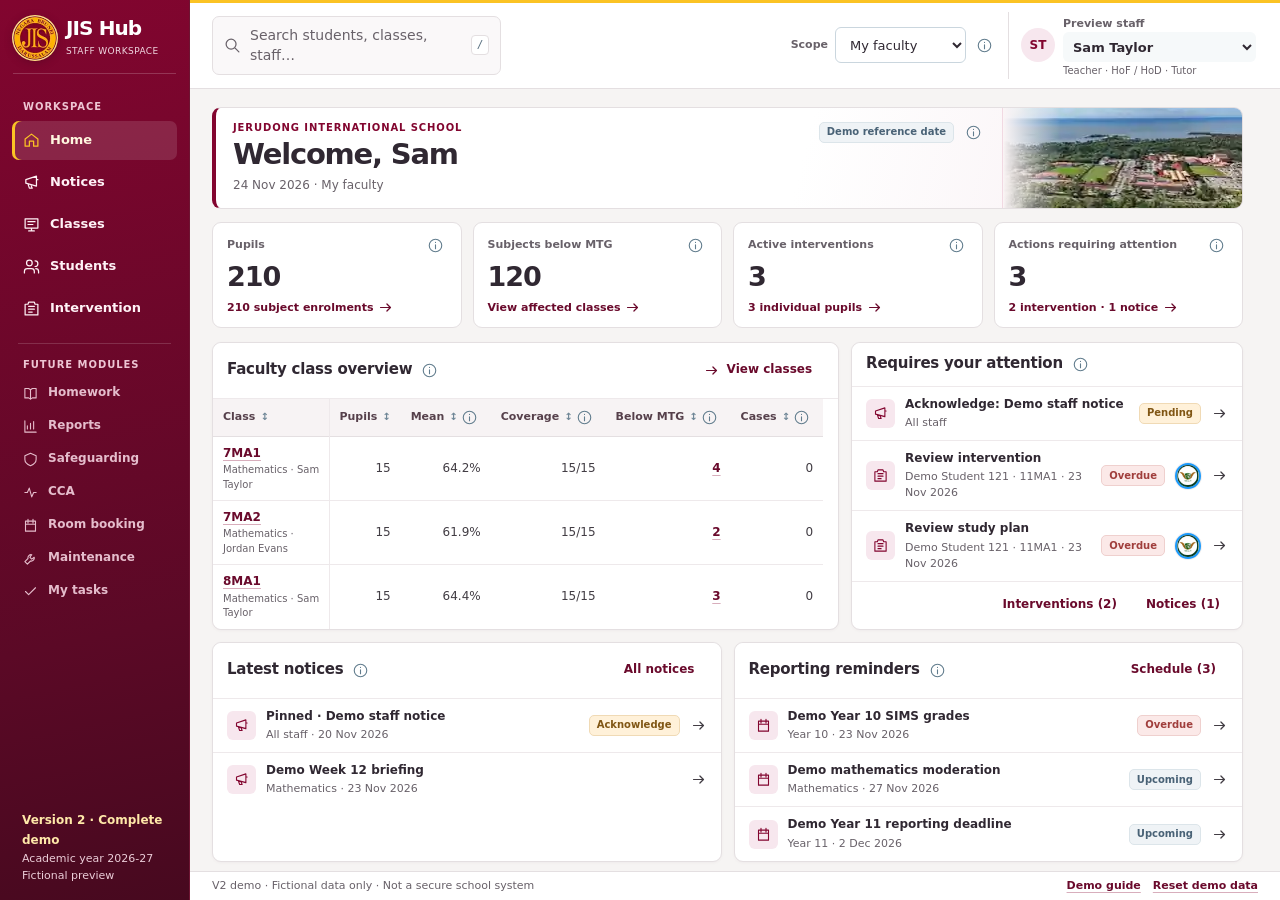
==== commit a1876f1d: "Apply JIS visual identity and House badge catalogue to the shared staff workspace" ====
--- a/index.html
+++ b/index.html
@@ -5,7 +5,8 @@
   <meta name="viewport" content="width=device-width, initial-scale=1">
   <meta name="color-scheme" content="light">
   <meta name="robots" content="noindex, nofollow">
-  <meta name="theme-color" content="#182f44">
+  <meta name="theme-color" content="#82052f">
+  <link rel="icon" type="image/webp" href="./v2/assets/jis-crest.webp">
   <title>JIS Hub · V2 Preview</title>
   <link rel="stylesheet" href="./v2/hub.css">
 </head>
--- a/v2/hub.css
+++ b/v2/hub.css
@@ -259,3 +259,36 @@
  .table-scroll{max-height:none!important;overflow:visible!important}
  .data-table{white-space:normal}
 }
+
+.footer-actions{display:flex;align-items:center;gap:12px;flex-wrap:wrap}
+.footer-actions .inline-link{font-size:inherit;white-space:nowrap}
+
+/* JIS identity: branded shell, neutral data-dense surfaces and independent semantic colours. */
+:root{--jis-burgundy:#82052f;--jis-burgundy-deep:#5b0926;--jis-gold:#fbc324;--nav:var(--jis-burgundy-deep);--ink:#302832;--text:#423d44;--muted:#686169;--canvas:#f6f4f3;--border:#e4dfe1;--line:#eee9eb;--accent:#850c35;--accent-dark:#6a0a2c;--accent-soft:#f8e9ef}
+.sidebar{background:linear-gradient(168deg,var(--jis-burgundy),var(--jis-burgundy-deep) 70%,#47091f);padding-top:16px;border-right:1px solid #6d1532}
+.brand{gap:9px;margin:0 1px 15px;padding-bottom:13px;border-bottom:1px solid #ffffff30}
+.jis-crest{width:44px;height:44px;flex:none;object-fit:contain;border-radius:50%;background:#ffce32;box-shadow:0 0 0 1px #ffe187,0 2px 9px #3b061a60}
+.brand strong{font-size:20px;color:white;letter-spacing:-.045em}.brand small{font-size:9px;color:#f0d8e1;letter-spacing:.045em}
+.nav-heading{color:#edc5d3}.nav-link{color:#fff2f6}.nav-link:hover{background:#ffffff16;color:white}
+.nav-link[aria-current=page]{background:#ffffff20;color:#fff7df;box-shadow:inset 3px 0 var(--jis-gold)}.nav-link[aria-current=page] .icon{color:var(--jis-gold)}
+.future-link{color:#e5bdcc}.sidebar-line{border-color:#ffffff28}.sidebar-bottom{color:#ebcdd8}.sidebar-bottom strong{color:#ffe9a9}
+.topbar{border-top:3px solid var(--jis-gold)}.search-launch{background:#faf8f9}.eyebrow{color:var(--jis-burgundy);letter-spacing:.09em}
+.surface{box-shadow:0 1px 3px #4c12330a;border-color:var(--border)}.panel-head{background:#fff;border-radius:var(--radius) var(--radius) 0 0}
+.metric{background:white;border-color:var(--border)}.data-table th{background:#f7f3f4;color:#56404b}.data-table tbody tr:hover td{background:#fff9fa}
+.inline-link{text-decoration-color:#d8aebc}.list-icon,.avatar{background:#f7e7ee;color:var(--jis-burgundy)}
+.tag-teal{background:#e5f2f0;border-color:#c5e2dc;color:#125c60}.case-step.reached,.case-step.current{background:#e5f2f0;border-color:#b9d8d3;color:#125c60}
+.case-step.reached>span,.case-step.current>span{background:#176f70;color:white}.case-step.current{border-color:#176f70;box-shadow:inset 0 0 0 1px #176f70}.bar-fill{background:#176f70}
+.jis-welcome{position:relative;isolation:isolate;overflow:hidden;display:flex;align-items:center;min-height:102px;margin:0 0 13px;background:linear-gradient(104deg,#fff 0%,#fff 57%,#f7edf1 100%);border:1px solid var(--border);border-left:4px solid var(--jis-burgundy);border-radius:var(--radius)}
+.jis-welcome-copy{flex:1;min-width:0;position:relative;z-index:2;padding:13px 17px}.jis-welcome-copy .page-heading{margin:0;align-items:flex-start;gap:6px}.jis-welcome-copy .page-heading .page-actions{flex-shrink:0}
+.jis-welcome-photo{position:relative;width:min(27%,240px);align-self:stretch;flex:none;overflow:hidden;border-left:1px solid #f1d9e2}
+.jis-welcome-photo img{width:100%;height:100%;position:absolute;inset:0;object-fit:cover;object-position:center}.jis-welcome-photo:after{content:'';position:absolute;inset:0;background:linear-gradient(90deg,#fbf5f6 0%,#fbf5f600 24%)}
+.house-badge{display:inline-flex;flex:none;align-items:center;gap:6px;vertical-align:middle;min-width:0;font-weight:650;white-space:nowrap}
+.house-logo{display:block;flex:none;width:26px;height:26px;object-fit:cover;border-radius:50%;border:2px solid var(--house-color);background:white;box-shadow:0 0 0 1px #18161b12}
+.house-badge-large .house-logo{width:54px;height:54px;border-width:3px}.house-badge-labelled{font-size:11px;color:var(--ink)}
+.pupil-identity{display:inline-flex;align-items:center;gap:7px;vertical-align:middle;min-width:0;max-width:100%}.pupil-identity-text{display:block;min-width:0}
+.profile-identity{background:#fcf8f9;border-color:#e7d9df}.profile-identity-main .house-badge-large{align-self:center}
+.house-directory{display:grid;grid-template-columns:repeat(4,minmax(0,1fr));gap:9px}.house-directory .house-badge{flex-direction:column;justify-content:center;gap:6px;border:1px solid var(--border);border-radius:7px;padding:10px 4px;background:white}
+@media(max-width:1080px) and (min-width:761px){.jis-crest{width:37px;height:37px}.brand{gap:6px}.brand strong{font-size:18px}.brand small{font-size:8px}.jis-welcome-photo{width:23%}}
+@media(max-width:760px){.jis-welcome{min-height:90px}.jis-welcome-copy{padding:10px 12px}.jis-welcome-copy .page-heading .page-actions{flex-basis:100%}.jis-welcome-photo{width:24%}.jis-welcome-copy h1{font-size:23px}.house-directory{grid-template-columns:repeat(3,minmax(0,1fr))}}
+@media(max-width:390px){.jis-welcome-photo{display:none}.house-directory{grid-template-columns:repeat(2,minmax(0,1fr))}}
+@media print{.jis-welcome-photo{display:none}.jis-welcome{border:0;min-height:0}.jis-welcome-copy{padding:0}.house-logo{box-shadow:none;print-color-adjust:exact}}
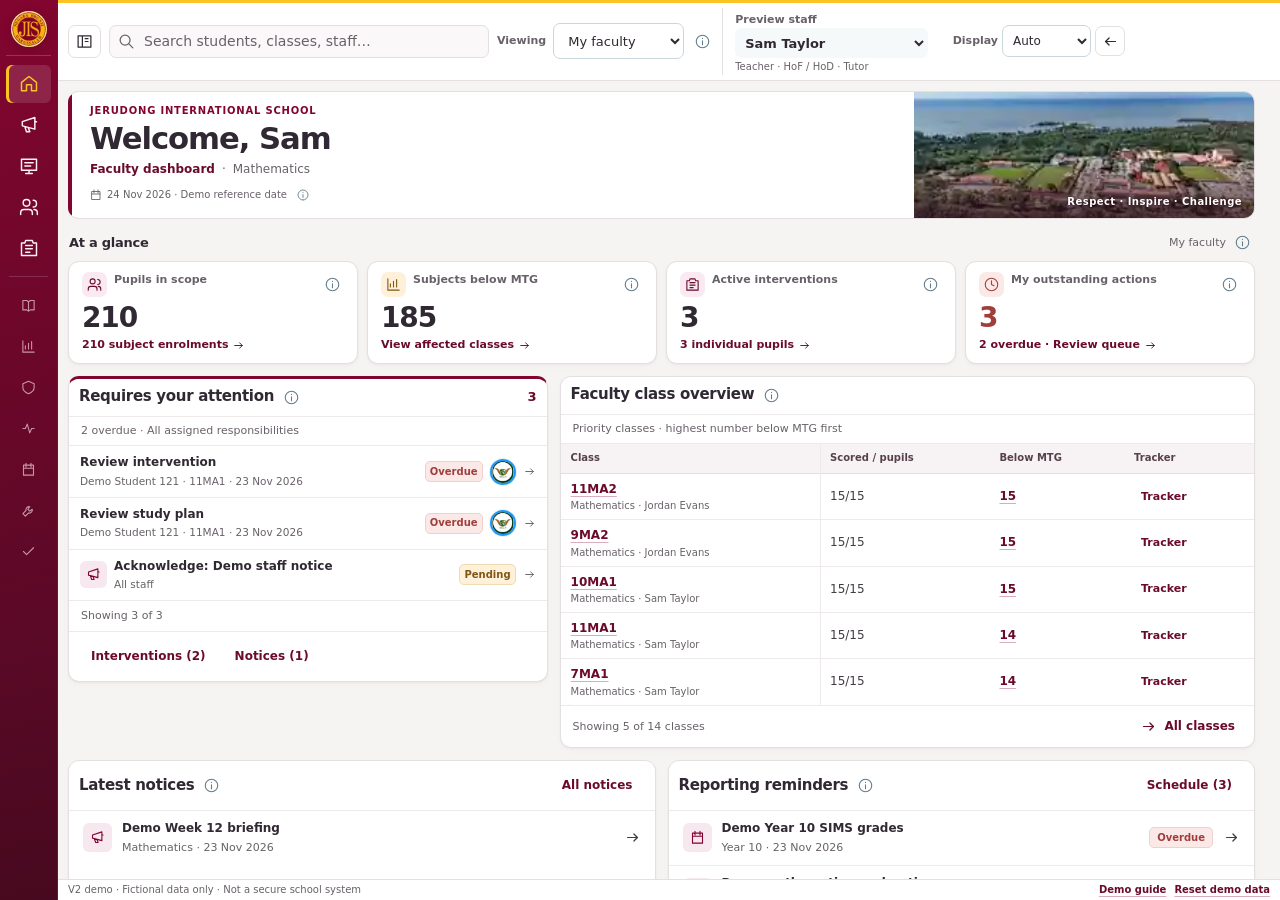
==== commit 421db183: "Load responsive workspace stylesheet and navigation backdrop at root entrypoint" ====
--- a/index.html
+++ b/index.html
@@ -9,10 +9,12 @@
   <link rel="icon" type="image/webp" href="./v2/assets/jis-crest.webp">
   <title>JIS Hub · V2 Preview</title>
   <link rel="stylesheet" href="./v2/hub.css">
+  <link rel="stylesheet" href="./v2/responsive-workspace.css">
 </head>
 <body>
   <a class="skip-link" href="#workspace">Skip to workspace</a>
   <div id="app" class="app-shell">
+    <div id="navigation-backdrop" class="navigation-backdrop" data-action="close-menu" aria-hidden="true" hidden></div>
     <aside id="sidebar" class="sidebar" aria-label="Navigation"></aside>
     <div class="app-main">
       <header id="topbar" class="topbar"></header>
--- a/v2/hub.css
+++ b/v2/hub.css
@@ -292,3 +292,492 @@
 @media(max-width:760px){.jis-welcome{min-height:90px}.jis-welcome-copy{padding:10px 12px}.jis-welcome-copy .page-heading .page-actions{flex-basis:100%}.jis-welcome-photo{width:24%}.jis-welcome-copy h1{font-size:23px}.house-directory{grid-template-columns:repeat(3,minmax(0,1fr))}}
 @media(max-width:390px){.jis-welcome-photo{display:none}.house-directory{grid-template-columns:repeat(2,minmax(0,1fr))}}
 @media print{.jis-welcome-photo{display:none}.jis-welcome{border:0;min-height:0}.jis-welcome-copy{padding:0}.house-logo{box-shadow:none;print-color-adjust:exact}}
+
+/* JIS Home refinement — scope-specific, action-led, compact and readable. */
+:root{--radius:11px;--shadow-subtle:0 1px 2px #30151c0c,0 3px 9px #30151c05;--type-numeric:tabular-nums}
+h1{font-weight:760;letter-spacing:-.035em}
+h2{font-size:15px;font-weight:720;letter-spacing:-.02em}
+.page-heading .subtitle{font-size:12px;line-height:1.4}
+.panel-head h2{display:flex;align-items:center;gap:6px;min-width:0;flex-wrap:wrap}
+.surface,.metric{box-shadow:var(--shadow-subtle)}
+.metric-head{font-size:11px;line-height:1.3}
+.metric-value,.num{font-variant-numeric:var(--type-numeric)}
+.nav-heading{display:flex;justify-content:space-between;align-items:center;gap:4px;font-size:10px;font-weight:700;letter-spacing:.075em}
+.nav-coming-soon{font-size:8px;letter-spacing:0;opacity:.86;text-transform:none}
+.future-link{color:#e4becb;opacity:.78}
+.nav-link{border-radius:6px}
+.sidebar .nav-link[aria-current=page]{box-shadow:inset 3px 0 var(--jis-gold)}
+.btn,.select,.input{border-radius:7px}
+.list-row:hover,.search-result:hover,.search-result:focus{background:#faf1f5}
+.data-table tbody tr:hover td{background:#fcf4f7}
+.detail-dialog .dialog-head{border-top:3px solid var(--jis-gold)}
+.drawer-section h3,.profile-section-head{background:#faf6f7}
+.home-dashboard{display:grid;gap:12px;min-width:0}
+.home-dashboard .home-welcome{margin:0;min-height:100px;border-left:0;background:#fff}
+.home-welcome .jis-welcome-copy{padding:12px 18px;border-left:4px solid var(--jis-burgundy)}
+.home-welcome .eyebrow{font-size:10px;letter-spacing:.08em;margin-bottom:4px}
+.home-welcome h1{font-size:clamp(24px,2.4vw,32px);line-height:1.1}
+.home-role-context{display:flex;align-items:center;gap:7px;flex-wrap:wrap;margin-top:5px}
+.home-role-label{font-size:12px;color:var(--accent-dark);font-weight:750}
+.home-context-name{font-size:12px;color:var(--muted);min-width:0;overflow-wrap:anywhere}
+.home-context-name:before{content:'·';margin-right:7px;color:var(--muted)}
+.home-date{display:flex;align-items:center;gap:5px;font-size:10px;color:var(--muted);margin-top:5px}
+.home-date .icon{width:12px;height:12px}
+.home-welcome .jis-welcome-photo{width:min(32%,340px);border-left:0}
+.home-welcome .jis-welcome-photo:after{background:linear-gradient(0deg,#320c21b5,#320c2100 45%)}
+.home-values{position:absolute;bottom:9px;right:12px;z-index:1;color:white;font-size:10px;font-weight:750;letter-spacing:.045em;text-shadow:0 1px 3px #230412}
+.home-section-heading{display:flex;align-items:center;justify-content:space-between;gap:8px;margin:0 1px -5px}
+.home-section-heading h2{font-size:13px}
+.home-section-heading>span{font-size:11px;color:var(--muted);display:flex;align-items:center;gap:5px}
+.home-dashboard .home-metrics{margin:0;gap:9px}
+.home-metric{padding:10px 13px;display:flex;flex-direction:column;min-width:0}
+.home-metric-top{display:flex;align-items:center;gap:7px}
+.home-metric-icon{display:grid;place-items:center;width:25px;height:25px;border-radius:7px;flex:none;background:#f8eaf0;color:var(--accent-dark)}
+.home-metric-icon .icon{width:15px;height:15px}
+.home-metric .metric-head{flex:1;font-weight:700;justify-content:space-between;align-items:flex-start}
+.home-metric .metric-value{font-size:28px;line-height:1.06;margin:6px 0 4px}
+.home-metric .metric-action{font-size:11px;line-height:1.4;margin-top:auto;overflow-wrap:anywhere}
+.home-metric .metric-action .icon{width:13px;height:13px}
+.home-metric-caution .home-metric-icon{background:var(--warning-bg);color:var(--warning)}
+.home-metric-alert .home-metric-icon{background:var(--danger-bg);color:var(--danger)}
+.home-metric-alert .metric-value{color:var(--danger)}
+.home-primary-grid{grid-template-columns:minmax(0,1fr) minmax(0,1.45fr);align-items:start;gap:12px}
+.home-attention{min-width:0;border-top:3px solid var(--jis-burgundy)}
+.home-total{font-weight:750;font-size:13px;color:var(--accent-dark);font-variant-numeric:tabular-nums}
+.home-panel-meta{font-size:11px;color:var(--muted);padding:7px 12px;border-bottom:1px solid var(--line);line-height:1.35}
+.home-panel-footer{display:flex;justify-content:space-between;align-items:center;gap:6px;padding:7px 12px;color:var(--muted);font-size:11px;border-top:1px solid var(--line);flex-wrap:wrap}
+.home-panel-footer .btn{padding:4px 6px;min-height:27px}
+.home-attention .attention-footer{justify-content:flex-start;gap:5px;padding:7px 10px}
+.home-attention .list-row{padding:8px 11px;gap:7px;min-height:46px}
+.home-attention .list-row strong{font-size:12px}
+.home-attention .list-row small{font-size:10.5px;overflow-wrap:anywhere}
+.home-attention .list-row .tag{font-size:10px;padding:2px 4px}
+.home-attention .list-row>.icon{width:13px;height:13px;color:var(--muted)}
+.home-attention .list-icon{width:27px;height:27px}
+.home-cohort{min-width:0}
+.home-preview-table{max-height:none;max-width:100%;scrollbar-gutter:auto}
+.home-preview-table .data-table{font-size:12px}
+.home-preview-table .data-table th,.home-preview-table .data-table td{padding:7px 10px}
+.home-preview-table .data-table th{font-size:10px}
+.home-preview-table .data-table .sticky-first{min-width:92px}
+.home-preview-table .cell-sub{font-size:10px;line-height:1.3;max-width:155px}
+.home-tracker{min-height:26px;padding:3px 6px;font-size:11px;color:var(--accent-dark)}
+.home-count{font-variant-numeric:tabular-nums}
+.home-count-warning{color:var(--warning);font-weight:700}
+.home-group-progress{display:inline-flex;align-items:center;gap:6px;padding:3px 0;width:100%;min-width:62px;text-align:right;color:var(--warning)}
+.home-group-progress strong{min-width:16px;font-variant-numeric:tabular-nums}
+.home-mini-track{display:block;height:6px;width:42px;border-radius:4px;background:#f3ebe0;overflow:hidden}
+.home-mini-track>span{display:block;height:100%;background:#b98935;border-radius:4px}
+.home-dashboard .home-lower{margin-top:0;gap:12px}
+.home-dashboard .stage-note{margin-top:0}
+@media(min-width:761px) and (max-width:1080px){.home-primary-grid{grid-template-columns:minmax(0,1fr) minmax(0,1.15fr)}.home-metric{padding:9px}.home-metric-top{gap:4px}.home-metric-icon{width:21px;height:21px}.home-metric .metric-value{font-size:24px}.home-attention .list-row{padding:7px}.home-attention .list-row:has(.house-badge) .list-icon{display:none}.home-preview-table .data-table th,.home-preview-table .data-table td{padding:6px 7px}}
+@media(max-width:760px){.home-dashboard{gap:10px}.home-welcome .jis-welcome-copy{padding:10px 12px}.home-welcome .jis-welcome-photo{width:24%}.home-values{font-size:8px;right:5px;text-align:right}.home-primary-grid{grid-template-columns:minmax(0,1fr)}.home-metric .metric-value{font-size:25px}.home-metric{padding:10px}.home-metric-top{gap:5px}.home-preview-table .data-table th,.home-preview-table .data-table td{padding:7px 8px}.home-preview-table{max-height:none}.home-dashboard .home-lower{gap:10px}}
+@media(max-width:390px){.home-welcome .jis-welcome-photo{display:none}.home-role-context{gap:4px}.home-context-name:before{margin-right:4px}.home-metric .metric-value{font-size:23px}.home-metric-icon{width:21px;height:21px}.home-metric .metric-head{font-size:10px}.home-metric .metric-action{font-size:10px}}
+
+.home-attention .list-row:has(.house-badge) .list-icon{display:none}
+.home-attention .list-row>.house-badge{flex:none}
+.home-metric .metric-action:hover,.home-group-progress:hover{color:var(--accent-dark);text-decoration:underline;text-underline-offset:2px}
+
+/* Class and pupil workspace refinement: compact, data-led, shared JIS design. */
+.class-heading .page-heading{align-items:center;gap:10px;margin-bottom:9px}
+.class-heading .page-heading h1{font-size:clamp(24px,2.3vw,30px)}
+.class-switcher{display:flex;align-items:center;gap:5px;flex-wrap:wrap}
+.class-switcher .btn{min-height:32px;font-size:11px;padding:5px 8px}
+.class-switcher .select{max-width:235px;height:32px;font-size:11px}
+.class-heading+.tabs{margin-bottom:10px}
+.class-metrics{gap:8px;margin-bottom:10px}
+.class-metrics .metric{padding:8px 11px}
+.class-metrics .metric-value{font-size:24px}
+.class-register{min-width:0}
+.register-heading{padding:9px 12px;align-items:center;flex-wrap:wrap;gap:8px}
+.register-heading h2{margin-bottom:2px}
+.register-mark-shortcut{display:flex;flex-wrap:wrap;align-items:center;gap:6px 10px;min-width:0}
+.register-mark-shortcut .btn{min-height:31px;font-size:11px}
+.register-mark-shortcut .small{max-width:240px;overflow-wrap:anywhere}
+.register-toolbar,.register-layout-bar{display:flex;align-items:center;gap:7px;padding:7px 10px;border-bottom:1px solid var(--line);flex-wrap:wrap}
+.register-search{flex:1;min-width:155px;max-width:250px}
+.register-search .input{width:100%;height:32px;font-size:12px}
+.register-focus,.profile-focus-bar{display:flex;align-items:center;gap:5px;flex-wrap:wrap}
+.register-chip{display:inline-flex;align-items:center;gap:5px;white-space:nowrap;border:1px solid var(--border);border-radius:6px;min-height:30px;padding:4px 8px;background:white;color:var(--muted);font-size:11px;font-weight:650}
+.register-chip strong{font-variant-numeric:tabular-nums;color:var(--ink)}
+.register-chip[aria-pressed=true]{background:var(--accent-soft);border-color:#ca97ac;color:var(--accent-dark)}
+.register-chip[aria-pressed=true] strong{color:var(--accent-dark)}
+.register-chip:hover{border-color:var(--accent);color:var(--accent-dark)}
+.register-filter-actions{display:flex;gap:4px;align-items:center;margin-left:auto}
+.register-options-button,.register-filter-actions .btn{min-height:29px;padding:4px 7px;font-size:11px}
+.register-extra-filters{background:#fdfafa}
+.register-extra-filters[hidden],#register-column-options[hidden]{display:none!important}
+.register-layout-bar{background:#fcf9fa;gap:6px;padding-block:5px}
+.register-layout-bar [role=group]{display:flex;align-items:center;gap:4px;flex-wrap:wrap}
+.register-layout-note{font-size:10px;color:var(--muted);margin-left:auto}
+.register-layout-bar .column-toggle[aria-pressed=true],.class-register .column-toggle[aria-pressed=true]{border-color:#ca97ac}
+.class-register .roster-table{max-height:min(62vh,660px)}
+.class-register[data-register-layout=daily] .data-table th,.class-register[data-register-layout=daily] .data-table td{padding:6px 8px}
+.class-register[data-register-layout=daily] .data-table .sticky-first{min-width:172px;max-width:228px}
+.class-register .register-pupil-meta{display:flex;align-items:center;gap:3px;flex-wrap:wrap;margin-top:2px}
+.register-pupil-meta .cell-sub{margin:0 2px 0 0;white-space:nowrap}
+.register-pupil-meta .tag{font-size:9px;padding:1px 4px}
+.class-register .register-score .inline-link{font-weight:740;color:var(--accent-dark);font-variant-numeric:tabular-nums}
+.class-register[data-register-layout=daily] .num .cell-sub{white-space:nowrap}
+.class-index-tracker{font-size:11px;min-height:28px;padding:4px 8px}
+.profile-top{display:grid;gap:7px}
+.profile-top .profile-identity{padding:10px 12px;gap:12px;background:#fcf8f9}
+.profile-top .profile-identity-main{gap:9px}
+.profile-top .profile-identity-staff .drawer-summary{gap:8px}
+.profile-top .profile-navigation{margin:0;padding:0;border:0;align-items:center;gap:6px}
+.profile-top .profile-navigation .analysis-field{display:flex;align-items:center;gap:6px}
+.profile-top .profile-navigation .select{height:32px}
+.profile-top .profile-navigation .btn{min-height:32px;font-size:11px}
+.profile-top .profile-scope-note{margin:0;font-size:11px}
+.profile-tabs{padding-top:8px;margin:0 0 8px}
+.profile-tabs .tab{gap:6px}
+.profile-tab-count{font-size:10px;font-variant-numeric:tabular-nums;background:#f1e9ed;color:var(--muted);border-radius:5px;padding:1px 5px}
+.profile-tabs .tab[aria-pressed=true] .profile-tab-count{background:var(--accent-soft);color:var(--accent-dark)}
+.profile-tab-body{padding-top:4px}
+.profile-metrics .metric{min-height:0;padding:8px 10px}
+.profile-metrics .metric-value{font-size:24px;line-height:1.15}
+.profile-section{margin-bottom:10px}
+.profile-section .profile-section-head{background:#faf6f7}
+.profile-section .profile-section-head h3{padding:8px 11px}
+.profile-section .content{padding:9px 11px;gap:7px;line-height:1.45}
+.profile-target-strip{display:flex;gap:2px;height:8px;border-radius:4px;overflow:hidden;background:#efedef}
+.target-segment,.target-dot{display:block;min-width:0}
+.target-segment.on,.target-dot.on{background:#25816c}
+.target-segment.below,.target-dot.below{background:#bc872d}
+.target-segment.unknown,.target-dot.unknown{background:#9da2ab}
+.profile-target-legend{display:flex;align-items:center;flex-wrap:wrap;gap:6px 14px;color:var(--muted);font-size:11px}
+.profile-target-legend span{display:inline-flex;align-items:center;gap:5px}
+.target-dot{width:8px;height:8px;border-radius:2px;flex:none}
+.profile-focus-bar{padding-top:3px}
+.profile-focus-bar .register-chip{min-height:28px}
+.profile-table-caption{margin:0}
+.profile-table .data-table th,.profile-table .data-table td{padding:7px 8px}
+.profile-table[aria-label="Cross-subject attainment"] .data-table{white-space:normal;min-width:660px}
+.profile-table[aria-label="Cross-subject attainment"] .data-table th,.profile-table[aria-label="Cross-subject attainment"] .data-table td{vertical-align:middle}
+.profile-subject-name{min-width:115px;max-width:200px}
+.profile-subject-name>.inline-link{font-size:13px;font-weight:730}
+.profile-current-grade{font-size:17px;font-weight:760;color:var(--ink);font-variant-numeric:tabular-nums}
+.profile-current-percent{font-variant-numeric:tabular-nums;white-space:nowrap}
+.profile-target-gap{display:flex;flex-direction:column;align-items:flex-start;gap:4px}
+.profile-target-gap>.negative,.profile-target-gap>.positive{font-size:14px}
+.profile-row-actions{min-width:92px}
+.profile-row-actions>.inline-link{font-size:11px;font-weight:700}
+.profile-row-actions .cell-sub{margin-top:3px}
+.profile-analysis-grid{gap:10px}
+.profile-section .profile-topic-list{gap:6px}
+@media(max-width:1080px){.class-switcher .select{max-width:185px}.register-layout-note{display:none}.register-search{max-width:none;flex:1 1 160px}.register-filter-actions{margin-left:0}.register-mark-shortcut .small{max-width:200px}}
+@media(max-width:760px){.class-heading .page-heading{gap:7px}.class-switcher{width:100%;gap:4px}.class-switcher .select{max-width:100%;flex:1 1 140px}.class-switcher .btn{min-height:32px}.class-metrics .metric{padding:8px}.class-metrics .metric-value{font-size:22px}.register-toolbar{gap:6px}.register-search{flex-basis:100%;max-width:none}.register-focus{gap:4px}.register-chip{font-size:10px;padding:4px 6px}.register-filter-actions{margin-left:auto}.register-mark-shortcut .small{max-width:none}.register-heading{padding:8px 10px}.class-register[data-register-layout=daily] .data-table .sticky-first{min-width:145px;max-width:185px}.class-register .roster-table{max-height:56dvh}.profile-top .profile-identity{padding:9px}.profile-top .profile-navigation .analysis-field{flex:1;min-width:110px;max-width:none}.profile-top .profile-navigation .analysis-field>select{min-width:0}.profile-top .profile-navigation .analysis-field{font-size:0}.profile-top .profile-navigation .analysis-field .select{font-size:11px}.profile-top .profile-navigation>.small{flex-basis:100%}.profile-tabs{padding-top:5px}.profile-tabs .tab{padding:7px 8px}.profile-metrics .metric-value{font-size:21px}.profile-section .content{padding:8px}.profile-table[aria-label="Cross-subject attainment"] .data-table .sticky-first{min-width:110px;max-width:150px}}
+@media print{.register-toolbar,.register-layout-bar,.register-extra-filters,.register-mark-shortcut,.column-toolbar,.class-switcher{display:none!important}}
+
+.profile-top .profile-identity-staff .drawer-summary{grid-template-columns:repeat(2,minmax(0,1fr))}
+
+/* Assessment and analysis refinement: focused spreadsheet entry and evidence hierarchy. */
+.tracker-assessment{display:grid;gap:3px;min-width:133px;max-width:200px}
+.tracker-assessment>.inline-link{white-space:normal;text-align:left;font-weight:740}
+.tracker-assessment .tags{flex-wrap:wrap}
+.tracker-coverage{display:flex;align-items:center;gap:5px;font-size:10px;color:var(--muted);font-variant-numeric:tabular-nums}
+.tracker-coverage-track{display:block;height:5px;min-width:24px;max-width:45px;flex:1;border-radius:4px;background:#ece8eb;overflow:hidden}
+.tracker-coverage-track>span{display:block;height:100%;background:#25816c}
+.tracker-needs-entry{font-size:10px;color:var(--warning);font-weight:650}
+.tracker-analysis{min-height:24px;padding:2px 5px;font-size:10px;justify-self:start;color:var(--accent-dark)}
+.markbook-summary .data-table td:has(.tracker-cell){padding:3px 4px}
+.tracker-cell{display:block;text-align:left;width:100%;min-width:83px;border:1px solid transparent;border-radius:5px;padding:5px 7px;min-height:39px;font-variant-numeric:tabular-nums}
+.tracker-cell:hover,.tracker-cell:focus-visible{border-color:#ca97ac;background:#fcf1f6}
+.tracker-missing,.tracker-incomplete{background:#fff8e8}
+.tracker-excluded{background:#f5f0ec}
+.tracker-cell .number{font-weight:740}
+.entry-overview{display:grid;grid-template-columns:repeat(5,minmax(0,1fr));gap:7px;margin-bottom:7px}
+.entry-stat{display:grid;gap:3px;background:#fcf9fa;border:1px solid var(--border);border-radius:7px;padding:7px 9px;min-width:0}
+.entry-stat span{font-size:10px;color:var(--muted);font-weight:650}
+.entry-stat strong{font-size:20px;font-variant-numeric:tabular-nums;color:var(--ink)}
+.entry-context{display:flex;justify-content:space-between;align-items:center;gap:7px;flex-wrap:wrap;margin-bottom:6px}
+.entry-context .btn,.entry-guide .btn{min-height:29px;padding:4px 8px;font-size:11px}
+.entry-guide{display:flex;align-items:center;justify-content:space-between;flex-wrap:wrap;gap:6px 12px;border-top:1px solid var(--line);padding:7px 0}
+.entry-guide strong{font-size:12px;color:var(--ink)}
+.entry-guide p{margin-top:3px}
+.mark-focus{padding:6px 9px;background:#f8e9ef;border:1px solid #e6c9d5;border-radius:6px;color:var(--accent-dark);font-size:11px;font-weight:650;margin-bottom:7px;min-height:28px;overflow-wrap:anywhere}
+#mark-grid-form{gap:7px}
+.entry-table{max-height:min(57dvh,560px);scroll-padding:44px 8px 8px 164px}
+.entry-table .data-table{font-size:11px}
+.entry-table .data-table th{padding:6px;min-width:68px}
+.entry-table .data-table .sticky-first{min-width:155px;max-width:190px}
+.entry-table .data-table td{padding:3px 4px}
+#mark-grid-form .mark-cell{height:30px;min-width:54px;width:65px;border-radius:3px;padding:3px 5px;background:white}
+#mark-grid-form .mark-cell:focus{outline:2px solid var(--accent);outline-offset:-1px;position:relative;z-index:1}
+#mark-grid-form .mark-cell[aria-invalid=true]{border-color:var(--danger);background:var(--danger-bg)}
+#mark-grid-form .inactive-mark-row .mark-cell{background:#f3f1f2;color:var(--muted)}
+.entry-table .data-table .mark-column-focus{background:#f7edf2}
+.entry-table .data-table tr.mark-row-focus td{background:#fcf3f7}
+.entry-table .data-table tr.mark-row-focus td.sticky-first{box-shadow:inset 3px 0 var(--jis-burgundy)}
+.entry-table .data-table tr.changed-mark-row td.sticky-first .pupil-identity-text:after{content:'Unsaved';display:block;font-size:9px;color:var(--accent-dark);font-weight:700}
+.entry-table .data-table tr[data-entry-state=invalid] td[data-preview=status]{color:var(--danger);font-weight:750}
+.entry-table .data-table tr[data-entry-state=missing] td[data-preview=status],.entry-table .data-table tr[data-entry-state=incomplete] td[data-preview=status]{color:var(--warning);font-weight:700}
+.entry-table .data-table tr[data-entry-state=scored] td[data-preview=percent]{font-weight:750;color:var(--ink)}
+.entry-table .data-table tr.requested-mark-row td.sticky-first{border-left:3px solid var(--jis-gold)}
+.mark-save-bar{position:sticky;bottom:0;z-index:5;background:#fff;border-color:#dac6d0;box-shadow:0 -3px 9px #30151c0a}
+.mark-save-bar #mark-dirty{font-weight:700;color:var(--accent-dark)}
+.mark-save-bar #mark-clear-count{color:var(--warning)}
+.mark-save-bar .check-field{font-size:11px}
+.analysis-focus-items{display:grid;grid-template-columns:repeat(3,minmax(0,1fr));gap:8px;padding:9px}
+.analysis-focus-card{display:grid;gap:4px;text-align:left;background:#fcfafb;border:1px solid var(--border);border-radius:8px;padding:9px 10px;min-width:0}
+.analysis-focus-card:hover,.analysis-focus-card:focus-visible{border-color:#ca97ac;background:#fcf1f6}
+.analysis-focus-label{font-size:11px;font-weight:700;color:var(--muted)}
+.analysis-focus-card>strong{font-size:23px;font-variant-numeric:tabular-nums;color:var(--ink)}
+.analysis-focus-card.attention>strong,.comparison-count.attention{color:var(--warning);font-weight:750}
+.analysis-focus-link{font-size:11px;font-weight:650;color:var(--accent-dark)}
+.teaching-rank-head{display:grid;grid-template-columns:minmax(95px,1fr) minmax(55px,1fr) 46px;gap:7px;align-items:center;font-size:10px;color:var(--muted);padding:0 5px}
+.teaching-axis{display:flex;justify-content:space-between;font-variant-numeric:tabular-nums;gap:1px}
+.teaching-rank-list{display:grid;gap:2px;max-height:330px;overflow:auto;scrollbar-gutter:stable}
+.teaching-evidence{display:grid;grid-template-columns:minmax(95px,1fr) minmax(55px,1fr) 46px;align-items:center;gap:7px;min-height:41px;border-radius:5px;padding:5px;text-align:left;border-bottom:1px solid var(--line);min-width:0}
+.teaching-evidence:hover,.teaching-evidence:focus-visible{background:#fcf1f6}
+.teaching-evidence-label{display:grid;gap:2px;min-width:0}
+.teaching-evidence-label strong{font-size:12px;overflow-wrap:anywhere}
+.teaching-evidence-label .small{font-size:10px;overflow-wrap:anywhere}
+.teaching-track{height:11px;display:block;background:linear-gradient(90deg,#e8ecec 49.5%,#c5cdcd 49.5%,#c5cdcd 50.5%,#e8ecec 50.5%);border-radius:3px;overflow:hidden}
+.teaching-fill{display:block;height:100%;background:#267f7c;border-radius:3px}
+.teaching-value{text-align:right;font-size:11px;white-space:nowrap;font-variant-numeric:tabular-nums}
+.no-evidence .teaching-track{background:repeating-linear-gradient(135deg,#ece9eb,#ece9eb 4px,#f7f5f6 4px,#f7f5f6 8px)}
+.histogram-layout{display:flex;gap:4px;min-width:0}
+.histogram-y{display:flex;flex-direction:column;justify-content:space-between;padding:16px 0 28px;height:155px;font-size:10px;color:var(--muted);text-align:right;min-width:18px}
+.histogram-layout .frequency-chart{flex:1;min-width:0}
+.histogram-layout .frequency-column{background:repeating-linear-gradient(to top,#dce3e6 0px,#dce3e6 1px,transparent 1px,transparent 25%)}
+.histogram-caption{font-size:10px}
+.analysis-panel .panel-body{padding:10px 12px;gap:7px}
+.academic-analysis{gap:10px}
+.academic-analysis .metrics{gap:8px}
+.academic-analysis .metric{padding:8px 11px}
+.academic-analysis .metric-value{font-size:24px}
+@media(max-width:760px){
+ .entry-overview{grid-template-columns:repeat(3,minmax(0,1fr));gap:5px}
+ .entry-stat{padding:5px 7px}.entry-stat strong{font-size:17px}
+ .entry-table{max-height:48dvh;scroll-padding-left:125px}
+ .entry-table .data-table .sticky-first{min-width:125px;max-width:160px}
+ #mark-grid-form .mark-cell{width:56px;min-width:50px}
+ .mark-save-bar{position:static;padding:7px;gap:6px}
+ .mark-save-bar .check-field{flex-basis:100%}
+ .analysis-focus-items{gap:5px;padding:7px}
+ .analysis-focus-card{padding:7px;gap:3px}
+ .analysis-focus-card>strong{font-size:20px}
+ .analysis-focus-label,.analysis-focus-link{font-size:10px}
+ .teaching-rank-head,.teaching-evidence{grid-template-columns:minmax(85px,1fr) minmax(40px,.8fr) 43px;gap:5px}
+ .analysis-panel .panel-body{padding:9px}
+ .academic-analysis .metric-value{font-size:22px}
+}
+@media(max-width:390px){.analysis-focus-items{grid-template-columns:1fr}.analysis-focus-card{grid-template-columns:minmax(0,1fr) auto;align-items:center}.analysis-focus-card>strong{grid-column:2;grid-row:1}.analysis-focus-link{text-align:right}}
+@media print{.teaching-rank-list{max-height:none;overflow:visible}.analysis-focus-card{box-shadow:none}.tracker-analysis{display:none}}
+
+.evidence-summary{display:flex;align-items:center;gap:12px;padding:10px 12px;margin-bottom:10px;background:#faf6f7;border:1px solid var(--border);border-radius:7px;flex-wrap:wrap}.evidence-summary strong{font-size:23px;color:var(--ink);font-variant-numeric:tabular-nums}.evidence-summary span{font-size:12px;color:var(--muted)}
+
+/* Intervention workflow refinement — scope, responsibility and review evidence. */
+.intervention-metrics{gap:8px;margin-bottom:10px}
+.intervention-metrics .metric{padding:9px 11px}.intervention-metrics .metric-value{font-size:25px}
+.case-pipeline{margin-bottom:11px}.case-pipeline .panel-head{padding:9px 12px}
+.case-stage-grid{display:grid;grid-template-columns:repeat(3,minmax(0,1fr));gap:9px;padding:9px 11px}
+.case-stage-card{display:flex;align-items:center;gap:9px;text-align:left;min-width:0;padding:10px 12px;background:#fcf9fa;border:1px solid var(--border);border-radius:8px}
+.case-stage-card:hover,.case-stage-card[aria-pressed=true]{background:#f8e9ef;border-color:#ca97ac}
+.stage-number{display:grid;place-items:center;width:31px;height:31px;flex:none;border:1px solid #d8bac9;border-radius:50%;color:var(--accent-dark);background:#fff;font-size:15px;font-weight:750}
+.case-stage-name{display:grid;gap:3px;flex:1;min-width:0}.case-stage-name strong{font-size:13px;color:var(--ink)}.case-stage-name>span{font-size:11px;color:var(--muted)}
+.case-stage-card>b{font-size:25px;font-variant-numeric:tabular-nums;color:var(--accent-dark);font-weight:760}
+.case-pipeline-note{padding:0 12px 10px}
+.intervention-register{min-width:0}.intervention-register .panel-head{padding:9px 12px}.intervention-register .panel-head h2{margin-bottom:3px}
+.case-focus-bar{display:flex;flex-wrap:wrap;align-items:center;gap:5px;padding:7px 10px;border-bottom:1px solid var(--line)}
+.case-filters{padding:7px 10px}.case-filters .input,.case-filters .select{min-height:31px;height:31px;font-size:11px}
+.intervention-register .data-table td,.intervention-register .data-table th{padding:7px 9px;vertical-align:middle}
+.intervention-register .data-table .sticky-first{min-width:168px;max-width:220px}
+.intervention-register .table-scroll{max-height:min(58dvh,650px)}
+.compact-wave{display:grid;gap:4px;min-width:91px}.compact-wave .cell-sub{white-space:normal}
+.compact-wave-nodes{display:flex;align-items:center;gap:7px;position:relative;width:max-content}
+.compact-wave-nodes:before{content:'';position:absolute;height:2px;background:#e3dce0;left:8px;right:8px;top:9px}
+.compact-wave-nodes i{display:grid;place-items:center;position:relative;border:1px solid #d8d5da;color:#69616b;border-radius:50%;width:20px;height:20px;background:#f5f3f4;font-size:10px;font-weight:750;font-style:normal}
+.compact-wave-nodes .wave-recorded{background:#e6f2ee;border-color:#b8d8cb;color:#1e6552}
+.compact-wave-nodes .wave-active{background:#176f70;border-color:#176f70;color:white}
+.compact-wave-nodes .wave-requested{background:#fff2d6;border:2px dashed #b98a33;color:#8b5e19}
+.case-next-task{min-width:150px;max-width:220px;white-space:normal;display:grid;gap:3px;align-items:start}
+.case-next-task>strong{font-size:12px;color:var(--ink);overflow-wrap:anywhere}
+.case-next-task .cell-sub{margin:0;overflow-wrap:anywhere}
+.case-next-task .tag{justify-self:start}.case-quick-action{font-size:11px;min-height:28px;padding:4px 7px;white-space:normal;text-align:left}
+.detail-dialog.wide-case{width:min(920px,100vw)}
+.case-workspace{display:grid;gap:10px;min-width:0}
+.case-workspace>.drawer-section,.case-workspace .case-overview-grid>.drawer-section,.case-workspace .case-steps,.case-workspace .case-action-strip{margin:0}
+.case-identity{display:grid;grid-template-columns:minmax(185px,1fr) minmax(210px,1.45fr);gap:9px 12px;align-items:center;padding:11px 13px;background:#fcf8f9;border:1px solid #e7d9df;border-radius:8px}
+.case-identity-main{display:flex;gap:9px;align-items:center;min-width:0}.case-identity-main .tags{margin-top:4px;flex-wrap:wrap}
+.case-identity-info .drawer-summary{grid-template-columns:repeat(2,minmax(0,1fr));margin:0;gap:6px 10px}
+.case-identity>.inline-link{justify-self:start;grid-column:1/-1}
+.case-step.wave-recorded{background:#e6f2ee;border-color:#c6e1d7;color:#1e6552}.case-step.wave-recorded>span{background:#c6e1d7;color:#1e6552}
+.case-step.wave-active{background:#e5f2f0;border-color:#176f70;color:#125c60;box-shadow:inset 0 0 0 1px #176f70}.case-step.wave-active>span{background:#176f70;color:white}
+.case-step.wave-requested{background:#fff6e2;border:1px dashed #b98a33;color:#8b5e19}.case-step.wave-requested>span{background:#b98a33;color:white}
+.case-task-list{display:grid;gap:5px}.case-task{display:flex;align-items:center;justify-content:space-between;gap:8px 12px;padding:8px 10px;background:#fcfafb;border:1px solid var(--border);border-radius:7px;flex-wrap:wrap}
+.case-task-main{min-width:0;flex:1;display:flex;align-items:center;gap:5px;flex-wrap:wrap}.case-task-main>strong{font-size:13px}.case-task-main>.cell-sub{flex-basis:100%;margin:0;font-size:11px;overflow-wrap:anywhere}.case-task .btn{font-size:11px;min-height:30px;white-space:normal}
+.case-workspace .case-action-strip{align-items:center;background:#faf6f7;padding:6px 9px}.case-workspace .case-action-strip .btn{font-size:11px;min-height:28px;padding:4px 7px}
+.case-overview-grid{display:grid;grid-template-columns:minmax(0,1.3fr) minmax(0,1fr);gap:9px;align-items:start}
+.case-overview-grid .drawer-summary{grid-template-columns:repeat(2,minmax(0,1fr))}
+.case-workspace .drawer-section h3{background:#faf6f7;padding:9px 11px}.case-workspace .drawer-section .content{padding:10px 12px;gap:8px;overflow-wrap:anywhere}
+.case-house-request{border-top:1px solid var(--border);padding-top:8px;margin-top:3px;display:grid;gap:6px}
+.case-house-request .drawer-summary{margin:0}
+.case-plan-section{scroll-margin-top:8px}.study-plan-meta .drawer-summary{margin:0;grid-template-columns:repeat(3,minmax(0,1fr))}
+.study-target{padding:9px 10px;background:#f8f3f5;border-left:3px solid var(--jis-burgundy);border-radius:4px;display:grid;gap:5px}
+.study-target strong{font-size:13px;white-space:pre-wrap}
+.study-action-list{display:grid;gap:6px}.study-action-list ol{display:grid;gap:5px;padding-left:22px}
+.study-action-list li{padding:3px 0;overflow-wrap:anywhere}
+.case-plan-actions{display:flex;flex-wrap:wrap;gap:6px;border-top:1px solid var(--line);padding-top:8px}
+.study-reviews summary,.case-history-disclosure summary{cursor:pointer;font-size:12px;font-weight:700;color:var(--ink);padding:9px 12px;background:#faf6f7}
+.case-history-disclosure[open] summary{border-bottom:1px solid var(--border)}
+.study-reviews summary{padding:6px 8px;border-radius:5px;margin-bottom:7px}
+.case-timeline{position:relative;display:grid;gap:5px;padding-left:10px;border-left:2px solid #d9e5e1;margin-left:4px}
+.case-timeline .case-history-event{position:relative;margin:0;border-left:0;background:#faf8f9;border-radius:5px;padding:8px 10px}
+.case-timeline .case-history-event:before{content:'';position:absolute;width:7px;height:7px;left:-15px;top:13px;border-radius:50%;background:#176f70;border:1px solid white}
+.case-event-outcome{margin-top:4px}.case-earlier{display:grid;gap:5px}.case-earlier>h3{font-size:12px;color:var(--muted);padding:3px 0}
+.case-latest-review{border-bottom:1px solid var(--line);padding-bottom:7px}
+@media(max-width:1080px){.case-stage-card{padding:8px;gap:6px}.case-stage-card>b{font-size:21px}.stage-number{width:27px;height:27px}.case-stage-name strong{font-size:12px}.case-stage-name>span{font-size:10px}}
+@media(max-width:760px){.intervention-metrics .metric{padding:7px 8px}.intervention-metrics .metric-value{font-size:21px}.case-stage-grid{grid-template-columns:1fr;padding:7px;gap:5px}.case-stage-card{padding:6px 9px}.case-stage-name{display:flex;align-items:center;flex-wrap:wrap;gap:5px}.case-stage-card>b{font-size:19px}.case-focus-bar{gap:4px;padding:6px 8px}.case-overview-grid{grid-template-columns:1fr}.case-identity{grid-template-columns:1fr;padding:9px}.case-workspace{gap:8px}.case-workspace .drawer-section .content{padding:8px}.case-task{padding:7px}.case-task .btn{flex-shrink:0}.case-task-main{flex-basis:100%}.case-plan-actions .btn{white-space:normal}.case-workspace .case-steps{gap:4px}.case-workspace .case-step{padding:6px 4px}.case-workspace .case-step strong{font-size:10px}.case-workspace .case-step small{font-size:9px}.intervention-register .data-table .sticky-first{min-width:135px;max-width:160px}.study-plan-meta .drawer-summary{gap:5px}.case-pipeline-note{padding:0 8px 8px}}
+@media print{.case-focus-bar,.case-filters,.case-action-strip,.case-plan-actions,.case-task .btn{display:none!important}}
+
+/* Staffroom noticeboard: tactile but legible, with no essential colour-only cues. */
+.noticeboard-shell{margin-bottom:16px;min-width:0}
+.noticeboard-content{display:grid;grid-template-columns:minmax(0,1fr) minmax(0,1fr);gap:18px;padding:20px;border:5px solid #755b43;border-radius:5px;background-color:#c9aa81;background-image:radial-gradient(#795e4730 .8px,transparent .8px),radial-gradient(#fff5dc60 .7px,transparent .7px);background-size:5px 7px,9px 11px;box-shadow:inset 0 2px 8px #543b2940}
+.board-section{min-width:0}
+.board-section h2{font-size:1.05rem;color:#fff;background:#173b4b;padding:8px 12px;border-radius:3px;margin:0 0 12px}
+.board-section-heading{display:flex;align-items:center;flex-wrap:wrap;gap:8px;margin-bottom:8px}
+.board-section-heading h2{margin:0}
+.board-section-heading .btn{background:#fff}
+.board-label,.noticeboard-content .week-label{font-size:.84rem;color:#392a20;font-weight:750;margin:12px 0 8px}
+.paper-grid{display:grid;grid-template-columns:minmax(0,1fr);gap:16px}
+.notice-paper{position:relative;min-width:0;background:#fffdf5;color:#263740;padding:24px 16px 14px;border:1px solid #d5c8ab;border-radius:2px;box-shadow:2px 4px 7px #4d392b45;display:flex;flex-direction:column;gap:8px;overflow-wrap:anywhere}
+.paper-pin{position:absolute;top:7px;left:calc(50% - 5px);height:10px;width:10px;border-radius:50%;background:radial-gradient(circle at 35% 30%,#e8a2a3,#982c36 60%);box-shadow:1px 2px 2px #35201566}
+.paper-ack{background:#fff0bc}.paper-urgent{background:#ffe2df}.paper-important{background:#e5eef8}
+.notice-paper h3{font-size:1.05rem;line-height:1.35;margin:0;color:#20313a}
+.paper-meta{font-size:.76rem;color:#4b5359}
+.paper-tags{display:flex;flex-wrap:wrap;gap:4px}
+.paper-preview{white-space:pre-wrap;margin:0;line-height:1.5;font-size:.88rem}
+.paper-open{align-self:flex-start;margin-top:auto;background:#ffffffb8}
+.board-expanded .noticeboard-content{grid-template-columns:minmax(0,1fr)}
+.board-expanded .paper-grid{grid-template-columns:repeat(auto-fit,minmax(min(100%,240px),1fr))}
+.board-expanded .paper-preview{font-size:.96rem}
+@media(max-width:800px){.noticeboard-content{grid-template-columns:minmax(0,1fr);padding:12px;gap:16px}.noticeboard-shell .panel-head{flex-wrap:wrap;gap:8px}}
+
+/* Main gradebook: dense spreadsheet-style input, stable row labels and header. */
+.gradebook-surface{min-width:0}
+.gradebook-save-bar{display:flex;justify-content:space-between;align-items:center;gap:8px;padding:8px 12px;border-top:1px solid var(--line);border-bottom:1px solid var(--line);background:#faf7f8}
+.gradebook-save-bar>div:first-child{display:grid;gap:3px}
+.gradebook-save-bar #gradebook-save-status{font-size:12px;color:var(--accent-dark)}
+.gradebook-instructions{padding:6px 12px;margin:0}
+.gradebook-surface #gradebook-error{padding:8px 12px;margin:0}
+.gradebook-table .assessment-heading{min-width:110px;max-width:165px;vertical-align:top}
+.gradebook-table .tracker-assessment{min-width:105px;max-width:155px;gap:3px}
+.gradebook-title{font-weight:700;white-space:normal;overflow-wrap:anywhere}
+.gradebook-head-actions{display:flex;gap:6px;align-items:center;flex-wrap:wrap}
+.gradebook-table td,.gradebook-table th{padding:5px 7px}
+.gradebook-table .gradebook-entry{padding:3px 5px;min-width:95px;border-left:1px solid var(--line);border-right:1px solid var(--line)}
+.gradebook-cell{display:block;width:100%;min-width:0;height:30px;padding:3px 6px;text-align:center;font:inherit;font-weight:650;font-variant-numeric:tabular-nums;background:white;border:1px solid #d8d0d4;border-radius:3px;color:var(--ink)}
+.gradebook-cell:focus{outline:2px solid var(--accent);outline-offset:-1px}
+.gradebook-cell-preview{display:block;text-align:center;font-size:10px;color:var(--muted);min-height:14px;padding-top:2px}
+.gradebook-table td.gradebook-selected{background:#f4e6ee}
+.gradebook-table td.gradebook-changed{box-shadow:inset 0 -2px var(--accent)}
+.gradebook-cell[aria-invalid]{border:2px solid var(--danger);background:var(--danger-bg)}
+.gradebook-overall{min-width:100px;background:#f7f8fa}
+.gradebook-scroll{max-height:calc(100dvh - 330px);min-height:160px;scroll-padding-top:108px;scroll-padding-left:170px}
+.gradebook-table thead th{position:sticky;top:0;z-index:3}
+.gradebook-table .sticky-first{position:sticky;left:0;min-width:155px;max-width:210px;z-index:2;background:white}
+.gradebook-table thead .sticky-first{z-index:4;background:#f7f8fa}
+.gradebook-table .tracker-cell{min-width:80px}
+@media(max-width:760px){.gradebook-save-bar{flex-wrap:wrap;padding:6px 8px}.gradebook-instructions{padding:5px 8px}.gradebook-scroll{max-height:52dvh;min-height:140px;scroll-padding-left:128px}.gradebook-table .sticky-first{min-width:125px;max-width:165px}.gradebook-table .assessment-heading{min-width:95px}.gradebook-table .tracker-assessment{min-width:90px}.gradebook-table .gradebook-entry{min-width:82px}}
+
+/* Assessment setup: simple defaults with structured, optional advanced controls. */
+.assessment-editor #assessment-format{display:grid;gap:10px}
+.assessment-editor fieldset{border:0;margin:0;padding:0;min-width:0}
+.assessment-editor fieldset[hidden]{display:none!important}
+.assessment-editor #assessment-total-pane:not([hidden]),.assessment-editor #assessment-items-pane:not([hidden]){display:grid;gap:8px}
+.assessment-editor #assessment-total-pane .assessment-max{max-width:180px}
+.assessment-editor .assessment-total-line{padding:8px 10px;background:#f5f7fa;border-radius:5px;color:var(--ink)}
+.assessment-editor .assessment-advanced{border:1px solid var(--line);border-radius:7px;padding:10px}
+.assessment-editor .assessment-advanced>summary{font-weight:650;cursor:pointer}
+.assessment-advanced-body{display:grid;gap:12px;padding-top:10px}
+.assessment-item-scroll{max-height:45dvh}
+.assessment-item-scroll .data-table{min-width:510px}
+.assessment-item-scroll input,.assessment-item-scroll .select{width:100%;min-width:72px}
+.assessment-item-scroll [name="item-label"],.assessment-item-scroll [name="item-topic"]{min-width:104px}
+.assessment-item-scroll td{padding:4px}
+.assessment-item-scroll .btn{padding:4px 8px}
+.assessment-management{display:flex;flex-wrap:wrap;gap:8px;margin:12px 0}
+
+/* Expandable structured assessments. Item columns remain compact and the
+   computed total anchors the group; existing sticky table header is retained. */
+.gradebook-table .gradebook-item-heading{min-width:92px;max-width:126px;background:#f1e9ee;vertical-align:top;white-space:normal;border-bottom:2px solid #d5b4c3}
+.gradebook-item-heading .cell-sub{white-space:normal;overflow-wrap:anywhere;line-height:1.3}
+.gradebook-item-heading strong{display:block;color:var(--ink);font-size:13px;overflow-wrap:anywhere}
+.gradebook-table td.gradebook-item-entry{min-width:84px;max-width:126px;background:#fcfafb;border-left:1px solid var(--line)}
+.gradebook-table td.gradebook-item-entry.gradebook-selected{background:#f4e6ee}
+.gradebook-table .gradebook-group-total{border-left:2px solid #c49eaf;background:#f7f0f4}
+.gradebook-expand{font-size:11px;font-weight:700;padding:3px 6px;min-height:24px;align-self:start;justify-self:start;white-space:normal}
+.gradebook-result-status{display:block;max-width:100%;width:100%;height:26px;font-size:10px;margin-top:2px;padding:2px 4px;background:white}
+.gradebook-result .tracker-cell{min-height:34px}
+.gradebook-result .tracker-invalid{color:var(--danger);background:var(--danger-bg)}
+.gradebook-readonly{font-variant-numeric:tabular-nums;text-align:center}
+.gradebook-table .gradebook-item-entry [data-entry-preview]:empty{min-height:0;padding:0}
+@media(max-width:760px){.gradebook-table .gradebook-item-heading{min-width:80px}.gradebook-table td.gradebook-item-entry{min-width:74px}.gradebook-result-status{font-size:10px}}
+
+/* Bulk entry controls stay compact; file exchange is collapsed by default. */
+.gradebook-bulk-tools{display:flex;align-items:center;flex-wrap:wrap;gap:7px;padding:5px 10px;border-top:1px solid var(--line);border-bottom:1px solid var(--line);background:#faf8f9}
+.gradebook-tool-group{display:flex;flex-wrap:wrap;gap:4px;align-items:center}
+.gradebook-tool-group+.gradebook-tool-group{border-left:1px solid var(--line);padding-left:7px}
+.gradebook-bulk-tools .btn{font-size:11px;min-height:28px;padding:4px 8px}
+.gradebook-bulk-tools .btn:disabled{opacity:.45;cursor:not-allowed}
+.gradebook-exchange{padding:6px 10px;border-bottom:1px solid var(--line)}
+.gradebook-exchange>summary{font-size:12px;font-weight:700;cursor:pointer;color:var(--accent-dark)}
+.gradebook-exchange-body{display:grid;gap:8px;padding:8px 0 2px;min-width:0}
+.gradebook-exchange-body>label{display:grid;gap:5px;min-width:0}
+.gradebook-exchange-body input[type=file]{max-width:100%;font-size:11px}
+.gradebook-exchange-body textarea{width:100%;font-family:monospace;min-height:72px}
+#gradebook-import-preview:not(:empty){background:#f6f8fa;padding:8px;max-height:230px;overflow:auto;border:1px solid var(--line);border-radius:4px;font-size:12px;overflow-wrap:anywhere}
+#gradebook-import-preview ul{margin:6px 0;padding-left:20px}
+#gradebook-copy-fallback:not([hidden]){display:block;margin:6px 10px;width:calc(100% - 20px)}
+#gradebook-copy-fallback[hidden]{display:none}
+@media(max-width:760px){.gradebook-bulk-tools{gap:4px;padding:5px 7px}.gradebook-tool-group+.gradebook-tool-group{padding-left:4px}.gradebook-bulk-tools .btn{padding:3px 5px}.gradebook-exchange{padding:6px 7px}}
+
+/* Personal gradebook layout tools. Preserve the compact spreadsheet footprint. */
+.gradebook-layout-bar{display:flex;flex-wrap:wrap;align-items:center;gap:6px;padding:6px 10px;border-block:1px solid var(--line);background:#f7f8fa;min-width:0}
+.gradebook-layout-bar .select,.gradebook-layout-bar .btn{min-height:30px;font-size:12px;padding:4px 8px;max-width:100%}
+.gradebook-layout-bar [data-gradebook-hidden-edits]:not(:empty){color:var(--accent-dark);font-weight:650}
+.gradebook-layout-panel:not([hidden]){display:grid;gap:12px;padding:10px 12px;border-bottom:1px solid var(--line);background:#faf9fa;min-width:0}
+.gradebook-layout-panel[hidden]{display:none!important}
+.gradebook-layout-grid{display:grid;grid-template-columns:repeat(auto-fit,minmax(min(100%,175px),1fr));gap:8px;min-width:0}
+.gradebook-layout-field{display:grid;gap:3px;font-size:11px;font-weight:650;min-width:0;color:var(--muted)}
+.gradebook-layout-field .select,.gradebook-layout-field .input{width:100%;max-width:100%;min-width:0;font-size:12px}
+.gradebook-layout-checks{display:grid;gap:5px;min-width:0;font-size:12px}
+.gradebook-layout-checks>div:not(.gradebook-column-list){display:flex;flex-wrap:wrap;gap:10px}
+.gradebook-layout-checks p{margin:0}
+.gradebook-column-list{display:grid;grid-template-columns:repeat(auto-fit,minmax(min(100%,240px),1fr));gap:5px;max-height:210px;overflow:auto;padding:2px}
+.gradebook-column-option{display:flex;justify-content:space-between;align-items:center;gap:5px;border:1px solid var(--line);border-radius:4px;background:white;padding:4px 6px;min-width:0}
+.gradebook-column-option .check-field{min-width:0;overflow-wrap:anywhere}
+.gradebook-column-option .cell-sub{white-space:normal}
+.gradebook-reorder{display:flex;gap:3px;flex-shrink:0}
+.gradebook-reorder .btn{padding:2px 6px;min-width:25px;min-height:25px;font-size:12px}
+.gradebook-table .gradebook-group-heading{min-width:125px;max-width:160px;background:#e8eef1;border-left:2px solid #94aebc;vertical-align:top;white-space:normal}
+.gradebook-group-heading .cell-sub{white-space:normal}
+.gradebook-group-heading .gradebook-expand{display:block;margin-top:5px}
+.gradebook-table .gradebook-group-summary{min-width:125px;background:#f0f5f7;border-left:2px solid #94aebc;text-align:center;font-variant-numeric:tabular-nums}
+.gradebook-gap{min-width:70px;text-align:center;font-variant-numeric:tabular-nums}
+.gradebook-density-comfortable .gradebook-table td{padding:9px 9px}
+.gradebook-density-comfortable .gradebook-cell{height:38px}
+.gradebook-density-comfortable .gradebook-table .gradebook-item-entry{min-width:100px}
+.gradebook-density-comfortable .gradebook-table .gradebook-entry{min-width:110px}
+.gradebook-surface .gradebook-scroll{max-height:calc(100dvh - 375px)}
+@media(max-width:760px){.gradebook-layout-bar{padding:5px 7px}.gradebook-layout-panel:not([hidden]){padding:7px;gap:8px}.gradebook-layout-grid{grid-template-columns:repeat(auto-fit,minmax(min(100%,130px),1fr))}.gradebook-table .gradebook-group-heading,.gradebook-table .gradebook-group-summary{min-width:105px}.gradebook-surface .gradebook-scroll{max-height:48dvh}}
+
+/* Independent reporting records and calculation policy controls. */
+.gradebook-policy-line{padding:5px 10px;background:#f8f7f9;border-bottom:1px solid var(--line)}
+.calculation-methods{display:grid;gap:6px;margin:10px 0}
+.calculation-method{padding:8px 10px;border:1px solid var(--line);border-radius:5px;background:#fafbfc}
+.calculation-method p{margin:3px 0 0}
+.calculation-settings-forms{display:grid;gap:12px}
+.calculation-settings-forms form{padding:12px;border:1px solid var(--line);border-radius:6px}
+.calculation-settings-forms h3{margin:0;font-size:14px}
+.report-grade-toolbar{align-items:center;flex-wrap:wrap}
+.report-grade-toolbar label{display:flex;gap:6px;align-items:center;flex-wrap:wrap;min-width:0;max-width:100%;font-size:12px;font-weight:600}
+.report-grade-toolbar .select{max-width:100%;min-width:0}
+.report-grade-table td,.report-grade-table th{padding:7px 9px}
+.report-grade-table .report-grade-value{font-weight:750;color:var(--accent-dark);font-size:15px}
+.report-grade-scroll{max-height:65dvh;overflow:auto}
+.report-grade-table thead th{position:sticky;top:0;z-index:2}
+.report-grade-table td:first-child,.report-grade-table th:first-child{min-width:155px}
+@media(max-width:760px){.report-grade-toolbar label{display:grid;width:100%}.report-grade-toolbar .select{width:100%}.report-grade-table td:first-child,.report-grade-table th:first-child{min-width:135px}}
--- a/v2/responsive-workspace.css
+++ b/v2/responsive-workspace.css
@@ -0,0 +1,125 @@
+/* Shared screen-only foundation. Page-specific compact headers, focus modes,
+   mobile entry views and expandable drawers build on these rules in later PRs. */
+@media screen {
+ :root{--workspace-padding:clamp(8px,1.4vw,22px);--workspace-gap:12px;--workspace-table-min:160px;--workspace-nav-width:190px;--workspace-rail-width:58px}
+ .app-shell{height:100vh;height:100dvh;grid-template-columns:var(--workspace-nav-width) minmax(0,1fr);grid-template-rows:minmax(0,1fr);min-width:0;min-height:0}
+ .app-main{min-width:0;min-height:0;grid-template-rows:auto minmax(0,1fr) auto}
+ .sidebar{min-width:0;min-height:0;overflow-y:auto;overflow-x:hidden;overscroll-behavior:contain}
+ .workspace{padding:var(--workspace-padding);min-width:0;min-height:0;overflow:auto}
+ .workspace-inner{width:100%;min-width:0;max-width:1800px}
+ .workspace-inner[data-workspace-fill="true"]{max-width:none}
+ .workspace-inner>.surface,.workspace-inner>div,.surface,.panel-head,.panel-body,.toolbar,.page-heading,.page-actions{min-width:0;max-width:100%}
+ .panel-head{flex-wrap:wrap}
+ .page-heading>div{min-width:0;max-width:100%}
+ .page-heading h1,.page-heading .subtitle,.dialog-head h2,.dialog-head .subtitle{overflow-wrap:anywhere}
+ .toolbar .select,.toolbar .input,.toolbar label,.form-stack .input,.form-stack .select,.form-stack textarea{min-width:0;max-width:100%}
+ .table-scroll{min-width:0;max-width:100%;overflow:auto}
+ .table-scroll:focus-visible{outline-offset:-3px}
+ .topbar{min-width:0;gap:8px;padding:8px var(--workspace-padding)}
+ .topbar .workspace-nav-toggle{display:inline-flex;flex:none}
+ .topbar .search-launch{min-width:100px;max-width:380px;flex:1 1 180px}
+ .topbar .search-launch span{min-width:0;white-space:nowrap;overflow:hidden;text-overflow:ellipsis}
+ .topbar .topbar-spacer{display:none}
+ .topbar-field,.staff-field{min-width:0;max-width:100%}
+ .staff-field>div{min-width:0}
+ .workspace-display-controls{display:flex;align-items:center;gap:4px;flex:none;min-width:0}
+ .workspace-display-controls .select{height:32px;max-width:110px;padding:3px 6px;font-size:12px}
+ .workspace-display-reset{height:30px;min-height:30px;width:30px}
+ .demo-footer{min-width:0;flex-wrap:wrap;padding:5px var(--workspace-padding);gap:6px;overflow-wrap:anywhere}
+ .demo-footer .footer-actions{min-width:0;gap:8px}
+ .navigation-backdrop{position:fixed;inset:0;background:#142d4266;z-index:19}
+ /* Rail keeps all navigation links and their accessible names; labels remain
+    available through title and screen readers. The desktop toggle restores them. */
+ .app-shell[data-workspace-navigation="rail"]{grid-template-columns:var(--workspace-rail-width) minmax(0,1fr)}
+ .app-shell[data-workspace-navigation="rail"] .sidebar{padding:12px 6px;align-items:stretch}
+ .app-shell[data-workspace-navigation="rail"] .brand{justify-content:center;margin:0 0 9px;padding-bottom:9px}
+ .app-shell[data-workspace-navigation="rail"] .jis-crest{width:34px;height:34px}
+ .app-shell[data-workspace-navigation="rail"] .brand-text,
+ .app-shell[data-workspace-navigation="rail"] .nav-label,
+ .app-shell[data-workspace-navigation="rail"] .nav-heading,
+ .app-shell[data-workspace-navigation="rail"] .sidebar-bottom{display:none}
+ .app-shell[data-workspace-navigation="rail"] .nav-link,
+ .app-shell[data-workspace-navigation="rail"] .future-link{justify-content:center;padding:8px;min-height:38px}
+ .app-shell[data-workspace-navigation="rail"] .nav-link .icon{width:20px;height:20px}
+ .app-shell[data-workspace-navigation="rail"] .sidebar-line{margin:9px 3px}
+ .app-shell[data-workspace-density="compact"]{--workspace-padding:10px;--workspace-gap:8px}
+ .app-shell[data-workspace-density="compact"] .topbar{min-height:46px;padding-block:5px}
+ .app-shell[data-workspace-density="compact"] .topbar .search-launch{min-height:32px;padding:5px 8px}
+ .app-shell[data-workspace-density="compact"] .topbar .search-launch kbd,
+ .app-shell[data-workspace-density="compact"] .staff-field .avatar{display:none}
+ .app-shell[data-workspace-density="compact"] .page-heading{gap:8px;margin-bottom:8px}
+ .app-shell[data-workspace-density="compact"] .page-heading h1{font-size:23px}
+ .app-shell[data-workspace-density="compact"] .tabs{margin-bottom:8px}
+ .app-shell[data-workspace-density="compact"] .tab{padding:7px 9px}
+ .app-shell[data-workspace-density="compact"] .panel-head{padding:7px 10px}
+ .app-shell[data-workspace-density="compact"] .toolbar{padding:6px 9px;gap:6px}
+ .app-shell[data-workspace-density="compact"] .demo-footer{font-size:10px;padding-block:3px}
+ /* Flexible work area: grow to fill the workspace, but keep a minimum usable
+    table area. If toolbars/forms are taller than a short viewport, the outer
+    workspace scrolls rather than trapping controls or squeezing rows to zero. */
+ .workspace-inner[data-workspace-fill="true"]{min-height:100%;display:flex;flex-direction:column;gap:0}
+ .workspace-inner[data-workspace-fill="true"]>.workspace-fill-panel{display:flex;flex-direction:column;flex:1 0 auto;min-height:0;min-width:0}
+ .workspace-fill-panel>*{flex-shrink:0}
+ .workspace-fill-panel>.workspace-fill-scroll{height:0;flex:1 0 var(--workspace-table-min);min-height:var(--workspace-table-min);max-height:none;overflow:auto}
+ .workspace-fill-panel.gradebook-surface>.gradebook-scroll,.workspace-fill-panel.report-grades>.report-grade-scroll{max-height:none;min-height:var(--workspace-table-min)}
+ .workspace-fill-panel.gradebook-surface .gradebook-save-bar{flex-wrap:wrap}
+ /* Shared drawer sizing stays viewport-aware, including short landscape
+    screens. The inner form is scrollable; header and close control remain. */
+ .detail-dialog[open]{max-height:100dvh;max-width:100vw}
+ .detail-dialog .dialog-head,.detail-dialog .drawer-footer{flex-shrink:0;min-width:0}
+ .detail-dialog .dialog-head>div{min-width:0;flex:1}
+ .detail-dialog .dialog-head .btn{flex-shrink:0}
+ .detail-dialog .drawer-body{min-width:0;min-height:0;overflow:auto}
+ .detail-dialog .drawer-footer .btn{max-width:100%;white-space:normal}
+ .search-dialog{max-width:calc(100vw - 16px);max-height:calc(100dvh - 16px)}
+ .confirm-dialog{max-height:calc(100dvh - 16px);overflow:auto}
+ .toast{max-width:calc(100vw - 24px)}
+ @media(max-width:1080px){
+  :root{--workspace-nav-width:162px}
+  .topbar .search-launch{flex:1 1 120px}
+  .workspace-display-controls .field-label{display:none}
+ }
+ @media(max-width:760px){
+  .app-shell,.app-shell[data-workspace-navigation="rail"]{display:block}
+  .app-main{height:100%;width:100%}
+  .sidebar{display:none;position:fixed;inset:0 auto 0 0;width:min(264px,calc(100vw - 34px));max-width:100vw;z-index:20;padding:12px}
+  .sidebar[data-open="true"]{display:flex}
+  .sidebar .mobile-toggle{min-width:32px}
+  .topbar .workspace-nav-toggle{display:none}
+  .topbar{display:grid;grid-template-columns:auto minmax(0,1fr) auto;grid-template-rows:auto auto;gap:5px;padding:5px 8px;min-height:0}
+  .topbar>.mobile-toggle{grid-column:1;grid-row:1}
+  .topbar .search-launch{grid-column:2;grid-row:1;width:100%;min-width:0;max-width:none}
+  .topbar .workspace-display-controls{grid-column:3;grid-row:1}
+  .topbar .workspace-display-controls .select{max-width:90px;font-size:11px}
+  .topbar-field{grid-column:1/3;grid-row:2;min-width:0}
+  .staff-field{grid-column:3;grid-row:2;width:100%;max-width:140px}
+  .topbar .staff-field .select{max-width:100%;width:100%}
+  .topbar .staff-field .roles{white-space:nowrap;overflow:hidden;text-overflow:ellipsis}
+  .topbar .field-label{display:none}
+  .workspace{padding:8px;scrollbar-gutter:auto}
+  .workspace-inner{max-width:none}
+  .demo-footer{padding:4px 8px}
+  .detail-dialog .drawer-body{padding:10px}
+  .detail-dialog .dialog-head{gap:7px;padding:9px 10px}
+  .detail-dialog .drawer-footer{padding:7px 10px}
+  .search-dialog{margin:8px auto auto}
+ }
+ @media(max-width:360px){
+  .topbar .workspace-display-controls{gap:2px}
+  .workspace-display-reset{width:26px;min-height:28px;padding:4px}
+  .topbar .search-launch{padding:5px;gap:5px}
+  .demo-footer{font-size:10px}
+ }
+ @media(max-height:500px){
+  :root{--workspace-table-min:140px}
+  .topbar{padding-block:4px;gap:4px}
+  .topbar .staff-field .roles{display:none}
+  .demo-footer{padding-block:3px;font-size:10px}
+  .workspace{padding-block:6px}
+  .detail-dialog .dialog-head,.detail-dialog .drawer-footer{padding-block:6px}
+  .search-dialog{margin:8px auto auto}
+  .search-results{max-height:45dvh}
+ }
+}
+
+@media print{.navigation-backdrop{display:none!important}}
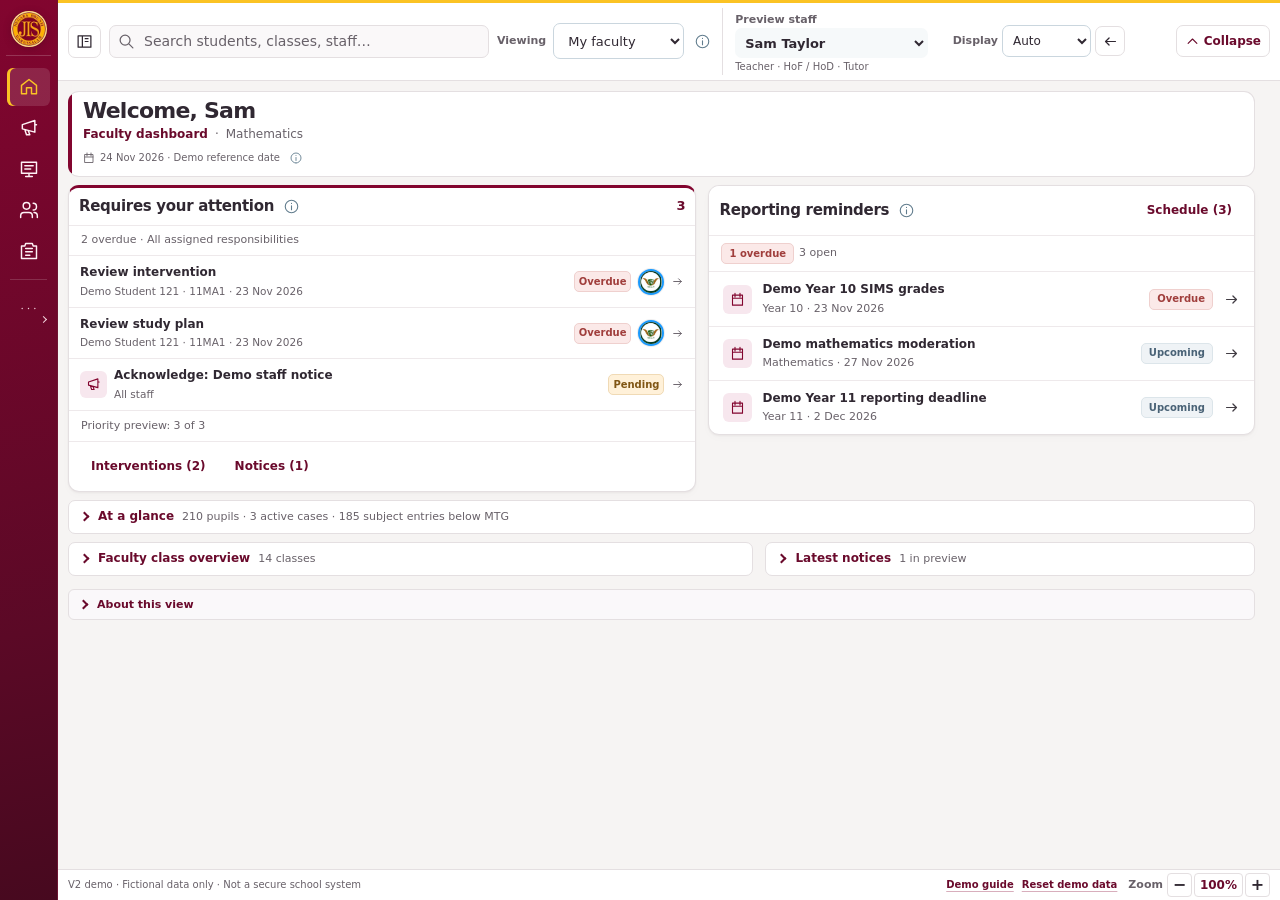
==== commit e7f2f0d2: "Load dedicated gradebook toolbar styles on both app entrypoints" ====
--- a/index.html
+++ b/index.html
@@ -10,6 +10,7 @@
   <title>JIS Hub · V2 Preview</title>
   <link rel="stylesheet" href="./v2/hub.css">
   <link rel="stylesheet" href="./v2/responsive-workspace.css">
+  <link rel="stylesheet" href="./v2/gradebook-toolbar.css">
 </head>
 <body>
   <a class="skip-link" href="#workspace">Skip to workspace</a>
--- a/v2/responsive-workspace.css
+++ b/v2/responsive-workspace.css
@@ -111,7 +111,7 @@
   .demo-footer{font-size:10px}
  }
  @media(max-height:500px){
-  :root{--workspace-table-min:140px}
+  :root{--workspace-table-min:165px}
   .topbar{padding-block:4px;gap:4px}
   .topbar .staff-field .roles{display:none}
   .demo-footer{padding-block:3px;font-size:10px}
@@ -123,3 +123,671 @@
 }
 
 @media print{.navigation-backdrop{display:none!important}}
+
+/* PR29: explicit secondary information. Titles, primary actions, warnings,
+   status bars and record flags stay outside these disclosures. */
+@media screen{
+ .workspace-disclosure{min-width:0;max-width:100%;margin-bottom:8px}
+ .workspace-disclosure>summary{display:flex;align-items:center;flex-wrap:wrap;gap:4px 8px;min-height:32px;padding:4px 9px;cursor:pointer;color:var(--accent-dark);font-size:12px;font-weight:650;list-style:none;border-radius:5px}
+ .workspace-disclosure>summary::-webkit-details-marker{display:none}
+ .workspace-disclosure>summary::before{content:"";width:7px;height:7px;border-right:2px solid currentColor;border-bottom:2px solid currentColor;transform:rotate(-45deg);flex:none;margin:0 2px}
+ .workspace-disclosure[open]>summary::before{transform:rotate(45deg);margin-top:-3px}
+ .workspace-disclosure>summary:hover{background:#f1e8ec}
+ .disclosure-note{color:var(--muted);font-size:11px;font-weight:450;overflow-wrap:anywhere}
+ .disclosure-body{min-width:0;max-width:100%}
+ .workspace-heading-main{min-width:0;flex:1 1 220px}
+ .workspace-heading{align-items:center}
+ .workspace-heading-main .disclosure-context{margin:2px 0 0}
+ .disclosure-context>summary{display:inline-flex;padding:3px 5px;min-height:26px}
+ .disclosure-context .eyebrow{margin:3px 0 0}
+ .disclosure-context .subtitle{margin:2px 0 0}
+ .disclosure-context[open] .disclosure-body{padding-left:5px}
+ .disclosure-metrics{border:1px solid var(--border);border-radius:7px;background:#fff}
+ .disclosure-metrics>.disclosure-body{padding:5px 8px}
+ .disclosure-metrics .metrics,.disclosure-metrics .case-pipeline{margin-bottom:0}
+ .disclosure-filters{border-top:1px solid var(--border);border-bottom:1px solid var(--border);margin:0}
+ .disclosure-filters>summary{background:#f8f7f9}
+ .disclosure-filters .toolbar{border-top:0}
+ .disclosure-help{margin:5px 0 0;border:1px solid var(--border);border-radius:6px;background:#faf8fa}
+ .disclosure-help>summary{font-size:11px;min-height:29px}
+ .disclosure-help .stage-note{margin:0;padding:6px 9px}
+ .gradebook-surface>.disclosure-help,.report-grades>.disclosure-help{margin:0;border-inline:0;border-radius:0}
+ .gradebook-surface .disclosure-help .panel-body{padding:6px 10px}
+ .gradebook-surface .disclosure-help .gradebook-instructions{padding:6px 10px}
+ .reporting-demo-note{padding:5px 9px}
+ .workspace-primary-filters{flex-wrap:wrap}
+ .app-shell[data-workspace-density="compact"] .workspace-heading h1{font-size:clamp(19px,2vw,23px);line-height:1.25}
+ .app-shell[data-workspace-density="compact"] .workspace-heading{gap:4px;margin-bottom:6px}
+ .app-shell[data-workspace-density="compact"] .workspace-heading-main .disclosure-context>summary{font-size:11px;min-height:22px}
+ .app-shell[data-workspace-density="compact"] .disclosure-metrics>summary{min-height:30px}
+ .app-shell[data-workspace-density="compact"] .class-switcher .btn{min-height:30px;padding:3px 6px}
+ @media(max-width:760px){
+  .workspace-heading-main{flex-basis:100%}
+  .workspace-heading>.page-actions{width:100%;min-width:0}
+  .workspace-disclosure>summary{min-height:34px}
+  .disclosure-context>summary{min-height:29px!important}
+  .disclosure-note{font-size:11px}
+ }
+}
+@media print{
+ .workspace-disclosure>summary{display:none!important}
+ .disclosure-filters,.disclosure-help{display:none!important}
+ .workspace-heading .subtitle{font-size:11px}
+}
+
+@media screen{
+ .workspace-safety-note{margin:6px 0}
+ .app-shell[data-workspace-density="compact"] .workspace-heading-main:has(>.disclosure-context:not([open])){display:flex;align-items:center;gap:3px 8px;flex-wrap:wrap}
+ .app-shell[data-workspace-density="compact"] .workspace-heading-main:has(>.disclosure-context:not([open])) .disclosure-context{margin:0}
+}
+
+
+/* PR30: maximise the existing gradebook within the browser viewport.
+   These presentation-only rules leave the table and its inputs mounted. */
+@media screen{
+ .gradebook-focus-top,.gradebook-secondary-panels,.gradebook-focus-section{min-width:0;max-width:100%}
+ .gradebook-focus-heading,.gradebook-focus-panel-buttons{display:none}
+ .gradebook-assessment-options{display:flex;align-items:center;flex-wrap:wrap;gap:5px;min-width:0;max-width:100%}
+ .gradebook-focus-toggle{margin-left:auto;white-space:nowrap;color:var(--accent-dark);font-weight:700}
+ .gradebook-hidden-warning{padding:5px 10px;margin:0;color:var(--accent-dark);font-weight:650}
+ .gradebook-hidden-warning:empty{display:none}
+ .gradebook-focus-section>.disclosure-help{margin:0;border-inline:0;border-radius:0}
+ #app[data-gradebook-focus="true"]{display:grid;grid-template-columns:minmax(0,1fr);grid-template-rows:minmax(0,1fr)}
+ #app[data-gradebook-focus="true"]>.sidebar,
+ #app[data-gradebook-focus="true"] .app-main>.topbar,
+ #app[data-gradebook-focus="true"] .app-main>.demo-footer,
+ #app[data-gradebook-focus="true"] .workspace-inner>.class-heading,
+ #app[data-gradebook-focus="true"] .workspace-inner>.tabs{display:none}
+ #app[data-gradebook-focus="true"] .app-main{height:100%;grid-template-rows:minmax(0,1fr)}
+ #app[data-gradebook-focus="true"] .workspace{padding:4px;scrollbar-gutter:auto}
+ #app[data-gradebook-focus="true"] .gradebook-surface{border-radius:5px;isolation:isolate}
+ #app[data-gradebook-focus="true"] .gradebook-focus-top{position:sticky;top:0;z-index:8;background:#fff}
+ #app[data-gradebook-focus="true"] .gradebook-focus-heading{display:flex;flex-wrap:wrap;align-items:center;gap:3px 10px;padding:5px 9px;background:#f7f1f4;border-bottom:1px solid var(--line);min-width:0}
+ .gradebook-focus-heading h2{font-size:15px;line-height:1.3;margin:0;color:var(--accent-dark);overflow-wrap:anywhere}
+ .gradebook-focus-demo{margin-left:auto;color:var(--muted);font-size:10px;overflow-wrap:anywhere}
+ #app[data-gradebook-focus="true"] .markbook-toolbar{gap:5px;padding:5px 8px;align-items:center}
+ #app[data-gradebook-focus="true"] .markbook-toolbar>.select{max-width:min(205px,100%);min-width:0}
+ #app[data-gradebook-focus="true"] .markbook-toolbar .btn{min-height:30px;font-size:12px;padding:4px 8px}
+ #app[data-gradebook-focus="true"] .gradebook-focus-panel-buttons{display:flex;flex-wrap:wrap;gap:4px;min-width:0}
+ #app[data-gradebook-focus="true"] .gradebook-focus-panel-button[aria-expanded="true"]{background:#f0e1e9;border-color:#b68a9e;color:var(--accent-dark)}
+ #app[data-gradebook-focus="true"] .gradebook-focus-toggle{background:var(--accent-dark);border-color:var(--accent-dark);color:white}
+ #app[data-gradebook-focus="true"] [data-gradebook-focus-section]{display:none}
+ #app[data-gradebook-focus="true"][data-gradebook-focus-panel="assessment"] [data-gradebook-focus-section="assessment"]{display:flex;flex:1 1 100%;order:9;padding:5px 0;border-top:1px solid var(--line)}
+ #app[data-gradebook-focus="true"][data-gradebook-focus-panel="layout"] [data-gradebook-focus-section="layout"],
+ #app[data-gradebook-focus="true"][data-gradebook-focus-panel="tools"] [data-gradebook-focus-section="tools"],
+ #app[data-gradebook-focus="true"][data-gradebook-focus-panel="help"] [data-gradebook-focus-section="help"]{display:block}
+ #app[data-gradebook-focus="true"] .gradebook-secondary-panels{max-height:min(38dvh,340px);overflow:auto;overscroll-behavior:contain}
+ #app[data-gradebook-focus="true"] .gradebook-secondary-panels:has(>[data-gradebook-focus-section]:not([hidden])){border:0}
+ #app[data-gradebook-focus="true"] [data-gradebook-focus-section="help"] .workspace-disclosure>summary{display:none}
+ #app[data-gradebook-focus="true"] .gradebook-policy-line{padding:3px 8px;font-size:11px}
+ #app[data-gradebook-focus="true"] .gradebook-surface>.scope-inline{margin:0;padding:5px 8px}
+ #app[data-gradebook-focus="true"] .gradebook-save-bar{position:sticky;bottom:0;z-index:7;padding:5px 9px;box-shadow:0 -2px 6px #26354812}
+ #app[data-gradebook-focus="true"] .gradebook-save-bar .btn{min-height:32px}
+ #app[data-gradebook-focus="true"] .gradebook-save-bar #gradebook-selection{font-size:11px}
+ #app[data-gradebook-focus="true"] .gradebook-scroll{overscroll-behavior:contain}
+ @media(max-width:760px){
+  #app[data-gradebook-focus="true"] .workspace{padding:2px}
+  #app[data-gradebook-focus="true"] .gradebook-focus-heading{padding:4px 6px}
+  .gradebook-focus-heading h2{font-size:14px}
+  .gradebook-focus-demo{margin-left:0}
+  #app[data-gradebook-focus="true"] .markbook-toolbar{padding:4px 6px;gap:4px}
+  #app[data-gradebook-focus="true"] .markbook-toolbar>.select{flex:1 1 110px;max-width:none}
+  #app[data-gradebook-focus="true"] .markbook-toolbar .btn{min-height:32px;padding:3px 6px}
+  #app[data-gradebook-focus="true"] .gradebook-focus-panel-buttons{order:5;flex:1 1 100%}
+  #app[data-gradebook-focus="true"] .gradebook-focus-panel-buttons .btn{flex:1}
+  #app[data-gradebook-focus="true"] .markbook-toolbar .count{font-size:10px}
+  #app[data-gradebook-focus="true"] .gradebook-save-bar{gap:4px;padding:4px 6px}
+ }
+ @media(max-height:500px){
+  #app[data-gradebook-focus="true"] .gradebook-secondary-panels{max-height:30dvh}
+  #app[data-gradebook-focus="true"] .gradebook-focus-heading{padding-block:3px}
+  #app[data-gradebook-focus="true"] .gradebook-save-bar{padding-block:3px}
+ }
+}
+@media print{
+ .gradebook-focus-heading,.gradebook-focus-panel-buttons,.gradebook-focus-toggle{display:none!important}
+}
+
+
+/* PR31: table/card register presentation and narrow single-assessment entry. */
+@media screen{
+ .responsive-register{display:flex;flex-direction:column;min-width:0;max-width:100%;min-height:0}
+ .register-presentation-bar{display:flex;align-items:center;justify-content:space-between;gap:6px;padding:5px 9px;border-bottom:1px solid var(--line);flex-wrap:wrap}
+ .register-presentation-bar>div{display:flex;flex-wrap:wrap;gap:3px}
+ .register-presentation-bar .btn{min-height:30px;padding:4px 8px;font-size:11px}
+ .register-presentation-bar .btn[aria-pressed="true"],.gradebook-entry-switch .btn[aria-pressed="true"]{background:#f0e1e9;border-color:#b68a9e;color:var(--accent-dark);font-weight:650}
+ .register-cards{display:none;min-width:0;gap:8px;padding:8px}
+ .responsive-register[data-register-view="cards"]>.table-scroll{display:none}
+ .responsive-register[data-register-view="cards"]>.register-cards{display:grid;grid-template-columns:repeat(auto-fill,minmax(min(100%,320px),1fr));align-content:start}
+ .register-card-sort{grid-column:1/-1;padding:4px 8px;background:#f8f7f9;border:1px solid var(--line);border-radius:6px}
+ .register-card-sort summary,.register-card-details summary{cursor:pointer;font-size:12px;font-weight:650;color:var(--accent-dark);padding:5px 0}
+ .register-card-sort-options{display:flex;flex-wrap:wrap;gap:4px;padding:4px 0}
+ .register-card{display:flex;flex-direction:column;min-width:0;border:1px solid var(--line);border-radius:8px;padding:9px 10px;gap:8px;background:white}
+ .register-card-identity{min-width:0;overflow-wrap:anywhere;font-size:14px;font-weight:650}
+ .register-card-identity .pupil-identity{min-width:0}
+ .register-card dl{display:grid;grid-template-columns:repeat(auto-fit,minmax(min(100%,100px),1fr));gap:8px 10px;margin:0;min-width:0}
+ .register-card-field{min-width:0;overflow-wrap:anywhere}
+ .register-card-field dt{font-size:11px;color:var(--muted);font-weight:600;margin:0 0 3px}
+ .register-card-field dd{margin:0;font-size:12px;min-width:0}
+ .register-card-field .btn,.register-card-field .inline-link{max-width:100%;white-space:normal;text-align:left;overflow-wrap:anywhere}
+ .register-card-field:has(.case-next-task),.register-card-field:has(.case-quick-action){grid-column:1/-1}
+ .register-card-details{border-top:1px solid var(--line);padding-top:2px}
+ .register-card-details dl{padding-top:5px}
+ .report-grades>.responsive-register{flex:1 0 auto;min-height:0}
+ .report-grades>.responsive-register>.table-scroll{height:0;flex:1 0 var(--workspace-table-min);min-height:var(--workspace-table-min);max-height:none;overflow:auto}
+ .report-grades>.responsive-register>.register-cards{height:0;flex:1 0 var(--workspace-table-min);min-height:var(--workspace-table-min);overflow:auto}
+ .report-grades>.responsive-register>.register-presentation-bar{flex-shrink:0}
+ .gradebook-entry-controls{min-width:0;max-width:100%;border-bottom:1px solid var(--line)}
+ .gradebook-entry-switch{display:flex;flex-wrap:wrap;align-items:center;gap:4px;padding:4px 8px}
+ .gradebook-entry-switch .btn{min-height:30px;padding:4px 8px;font-size:12px}
+ .gradebook-single-controls{display:flex;align-items:flex-end;gap:6px 10px;flex-wrap:wrap;padding:4px 8px 7px;min-width:0}
+ .gradebook-single-controls>label{display:grid;gap:3px;min-width:0;max-width:100%;flex:1 1 220px;font-size:11px;font-weight:650}
+ .gradebook-single-controls .select{min-width:0;width:100%;max-width:100%;font-size:12px}
+ .gradebook-single-info{display:flex;flex-wrap:wrap;align-items:center;gap:4px 9px;flex:1 1 100%;min-width:0;font-size:12px}
+ .gradebook-single-info strong{overflow-wrap:anywhere}
+ .gradebook-single-controls>p{margin:0;flex:1 1 100%}
+ .gradebook-single-table{width:100%;table-layout:fixed;min-width:0!important}
+ .gradebook-single-table .sticky-first{width:42%;min-width:0!important;max-width:none}
+ .gradebook-single-table .gradebook-single-heading,.gradebook-single-table .gradebook-entry,.gradebook-single-table .gradebook-item-entry,.gradebook-single-table .gradebook-result{min-width:0!important;max-width:none}
+ .gradebook-single-table .gradebook-cell{width:100%;min-width:0;max-width:100%;height:38px;font-size:16px}
+ .gradebook-single-table .gradebook-result-status{width:100%;min-width:0;max-width:100%;height:32px;font-size:12px}
+ .gradebook-single-table .tracker-cell{min-width:0;max-width:100%;width:100%;white-space:normal;overflow-wrap:anywhere}
+ .gradebook-single-table .cell-sub,.gradebook-single-table .gradebook-single-heading{white-space:normal;overflow-wrap:anywhere}
+ .gradebook-single-table .pupil-identity{min-width:0;max-width:100%;overflow-wrap:anywhere}
+ .gradebook-single-table .inline-link{white-space:normal;overflow-wrap:anywhere;text-align:left}
+ @media(max-width:760px){
+  .responsive-register[data-register-view="auto"]>.table-scroll{display:none}
+  .responsive-register[data-register-view="auto"]>.register-cards{display:grid;grid-template-columns:1fr;align-content:start}
+  .register-card{padding:9px;gap:6px}
+  .register-card .btn{min-height:34px}
+  .register-presentation-bar{padding:4px 7px}
+  .gradebook-entry-switch .btn{min-height:34px}
+  .gradebook-single-controls{padding:5px 7px}
+  .gradebook-single-controls>label{flex-basis:100%}
+  .gradebook-single-controls .select{min-height:36px}
+  .gradebook-single-table td,.gradebook-single-table th{padding:5px 4px}
+  .gradebook-single-table .gradebook-entry{padding:4px}
+  .gradebook-single-table .gradebook-cell{height:42px}
+  .gradebook-single-table .sticky-first .house-badge{width:20px;height:20px;flex-shrink:0}
+  .gradebook-single-table .pupil-identity{gap:3px}
+ }
+}
+@media print{
+ .register-presentation-bar,.register-cards,.gradebook-entry-switch{display:none!important}
+ .responsive-register>.table-scroll{display:block!important;height:auto!important;max-height:none!important;overflow:visible!important}
+}
+
+@media screen{
+ #app[data-gradebook-focus="true"] [data-workspace-disclosure="single-tools"]>summary{display:none}
+ .gradebook-surface[data-entry-view="single"] .gradebook-save-bar{position:sticky;bottom:0;z-index:7}
+ .gradebook-single-table .pupil-identity-text{white-space:normal;overflow-wrap:anywhere}
+}
+
+
+/* PR32: expand existing analytical panels and modal detail workspaces. */
+@media screen{
+ .analysis-grid,.profile-analysis-grid{grid-template-columns:repeat(2,minmax(0,1fr));min-width:0}
+ .academic-analysis,.analysis-panel,.profile-section,.profile-tab-body,.profile-analysis-grid>.profile-section{min-width:0;max-width:100%}
+ .panel-expand-actions,.drawer-head-actions{display:flex;align-items:center;justify-content:flex-end;gap:5px;flex-wrap:wrap;flex-shrink:0}
+ .panel-expand{min-height:28px;padding:3px 8px;font-size:11px;white-space:nowrap}
+ .panel-expand[aria-expanded="true"],.drawer-expand[aria-pressed="true"]{background:#f0e1e9;color:var(--accent-dark);border-color:#b68a9e}
+ [data-expandable-panel][data-panel-expanded="true"]{grid-column:1/-1}
+ [data-expandable-panel][data-panel-expanded="true"] .trend-chart{max-height:min(65dvh,560px);height:auto}
+ [data-expandable-panel][data-panel-expanded="true"] .boxplot{max-height:170px}
+ [data-expandable-panel][data-panel-expanded="true"] .analysis-table .boxplot{max-height:85px}
+ [data-expandable-panel][data-panel-expanded="true"] .frequency-column{height:clamp(105px,32dvh,330px)}
+ [data-expandable-panel][data-panel-expanded="true"] .histogram-y{height:calc(clamp(105px,32dvh,330px) + 50px)}
+ [data-expandable-panel][data-panel-expanded="true"] .analysis-table,[data-expandable-panel][data-panel-expanded="true"] .profile-table{max-height:min(68dvh,820px)}
+ [data-expandable-panel][data-panel-expanded="true"] .bar-track{height:14px}
+ .analysis-panel .panel-head,.profile-section-head{flex-wrap:wrap;gap:5px}
+ .profile-section-head h3,.analysis-panel .panel-head h2{min-width:0;flex:1 1 120px;overflow-wrap:anywhere}
+ .profile-section-head .panel-expand-actions{padding:4px 7px}
+ .detail-dialog[data-drawer-expanded="true"]{width:100vw;max-width:100vw;height:100vh;height:100dvh;max-height:100dvh;inset:0;margin:0;border-radius:0}
+ .detail-dialog .dialog-head{align-items:center}
+ .detail-dialog .dialog-head>.drawer-head-actions{flex:0 0 auto}
+ .detail-dialog .drawer-expand{font-size:12px;min-height:32px;padding:4px 8px}
+ .detail-dialog .dialog-head h2{margin:0;overflow-wrap:anywhere}
+ .detail-dialog .dialog-head .subtitle{margin:3px 0 0;overflow-wrap:anywhere}
+ .detail-dialog .drawer-body{min-width:0;max-width:100%;overflow:auto;flex:1 1 0}
+ .detail-dialog .drawer-footer{flex:0 0 auto}
+ .detail-dialog[data-drawer-expanded="true"] .drawer-body{padding:clamp(9px,1.5vw,22px)}
+ .detail-dialog[data-drawer-expanded="true"] .form-stack:not(#mark-grid-form){max-width:1100px;margin-inline:auto}
+ .detail-dialog[data-drawer-expanded="true"] .table-scroll{max-height:min(65dvh,850px)}
+ .detail-dialog[data-drawer-expanded="true"] .profile-table{max-height:min(65dvh,850px)}
+ .detail-dialog[data-drawer-expanded="true"] .entry-table{max-height:65dvh}
+ .detail-dialog .drawer-summary,.detail-dialog .fact,.detail-dialog .form-stack,.detail-dialog .form-stack label,.detail-dialog .form-stack fieldset{min-width:0;overflow-wrap:anywhere}
+ .profile-identity{grid-template-columns:minmax(0,1fr) minmax(0,1fr)}
+ .profile-identity-main>div{min-width:0;overflow-wrap:anywhere}
+ .profile-identity-staff{min-width:0;align-self:start}
+ .profile-identity-staff summary{cursor:pointer;color:var(--accent-dark);font-size:12px;font-weight:650;padding:5px 0}
+ .profile-identity-staff[open] .drawer-summary{margin-top:5px}
+ .profile-top .profile-navigation .analysis-field{min-width:0}
+ .profile-top .profile-navigation .analysis-field .select{min-width:0;max-width:100%}
+ .profile-tabs{top:0;overflow-x:auto;flex-wrap:nowrap}
+ .profile-tabs .tab{white-space:nowrap;flex-shrink:0}
+ .profile-mobile-label{display:none}
+ .profile-cell-content{min-width:0;overflow-wrap:anywhere}
+ @media(max-width:980px){
+  .analysis-grid,.profile-analysis-grid{grid-template-columns:minmax(0,1fr)}
+ }
+ @media(max-width:760px){
+  .detail-dialog[open]{width:100vw;max-width:100vw}
+  .detail-dialog .dialog-head{gap:6px;padding:6px 8px}
+  .detail-dialog .dialog-head h2{font-size:16px}
+  .detail-dialog .dialog-head .subtitle{font-size:10px;line-height:1.3}
+  .detail-dialog .dialog-head .btn{min-height:32px}
+  .detail-dialog .drawer-expand{font-size:11px;padding:3px 6px}
+  .detail-dialog .drawer-body{padding:8px}
+  .detail-dialog .drawer-footer{padding:6px 8px}
+  .detail-dialog .drawer-summary{grid-template-columns:repeat(2,minmax(0,1fr));gap:6px}
+  .detail-dialog .drawer-summary .fact{padding:7px}
+  .profile-top .profile-identity{grid-template-columns:minmax(0,1fr);gap:5px;padding:8px}
+  .profile-identity-main .house-badge-large{flex-shrink:0}
+  .profile-top .profile-navigation{gap:4px;flex-wrap:wrap}
+  .profile-top .profile-navigation .analysis-field{flex:1 1 100px}
+  .profile-top .profile-navigation>.small{flex-basis:100%}
+  .profile-metrics{gap:5px;grid-template-columns:repeat(2,minmax(0,1fr))}
+  .profile-metrics .metric{padding:7px}
+  .profile-metrics .metric-value{font-size:19px}
+  .profile-section .content{padding:7px}
+  .profile-table,.detail-dialog[data-drawer-expanded="true"] .profile-table,[data-expandable-panel][data-panel-expanded="true"] .profile-table{max-height:none;overflow:visible;border:0}
+  .profile-table .profile-responsive-table,.profile-table[aria-label="Cross-subject attainment"] .profile-responsive-table{display:block;width:100%;min-width:0;white-space:normal}
+  .profile-responsive-table thead{position:absolute;width:1px;height:1px;overflow:hidden;clip-path:inset(50%);white-space:nowrap}
+  .profile-responsive-table tbody{display:grid;gap:7px}
+  .profile-responsive-table tbody tr{display:grid;grid-template-columns:repeat(2,minmax(0,1fr));border:1px solid var(--line);border-radius:7px;background:white;padding:7px;gap:5px}
+  .profile-table .profile-responsive-table td,.profile-table[aria-label="Cross-subject attainment"] .profile-responsive-table td{display:block;position:static;min-width:0;max-width:none;padding:4px;border:0;box-shadow:none;white-space:normal;vertical-align:top}
+  .profile-table .profile-responsive-table td:first-child{grid-column:1/-1;border-bottom:1px solid var(--line);padding-bottom:7px}
+  .profile-responsive-table .profile-mobile-label{display:block;font-size:10px;font-weight:650;color:var(--muted);margin-bottom:2px}
+  .profile-responsive-table .profile-row-actions,.profile-responsive-table .profile-subject-name{min-width:0;max-width:none}
+  .profile-responsive-table .inline-link,.profile-responsive-table .btn{white-space:normal;overflow-wrap:anywhere;text-align:left}
+  .profile-target-gap{flex-wrap:wrap}
+  .profile-controls .analysis-field{flex:1 1 140px;min-width:0}
+  .analysis-subtoolbar .analysis-field{flex:1 1 140px;min-width:0}
+  .analysis-subtoolbar .analysis-field select{width:100%;min-width:0}
+  .analysis-panel .panel-body{min-width:0;padding:7px}
+  .analysis-panel .analysis-table{max-width:100%;overflow:auto}
+  .analysis-panel .histogram-layout{min-width:0}
+  .analysis-panel .frequency-chart{padding-right:6px}
+  .analysis-panel .frequency-label,.analysis-panel .frequency-count{font-size:9px}
+ }
+ @media(max-height:500px){
+  .detail-dialog .dialog-head,.detail-dialog .drawer-footer{padding-block:4px}
+  .detail-dialog .dialog-head .subtitle{font-size:10px}
+  .profile-tabs{position:static}
+ }
+}
+@media print{
+ .panel-expand,.drawer-expand,.profile-mobile-label{display:none!important}
+}
+
+
+/* PR33: task-first Home and responsive cork noticeboard. */
+@media screen{
+ .home-dashboard,.home-reporting,.home-cohort,.home-lower,.home-primary-grid{min-width:0;max-width:100%}
+ .home-dashboard .home-primary-grid{grid-template-columns:minmax(0,1.15fr) minmax(0,1fr)}
+ .home-dashboard .home-lower{grid-template-columns:minmax(0,1.4fr) minmax(0,1fr);align-items:start}
+ .home-dashboard .home-welcome{min-height:86px}
+ .home-dashboard .home-section-heading{margin:0 0 6px}
+ .disclosure-home-secondary{border:1px solid var(--border);border-radius:7px;background:white;margin:0 0 8px}
+ .home-dashboard .disclosure-home-secondary{margin:0}
+ .disclosure-home-secondary>summary{padding:7px 10px;gap:4px 8px}
+ .disclosure-home-secondary>.disclosure-body{padding:7px 9px}
+ .home-dashboard .disclosure-home-secondary>.disclosure-body>.surface{border:0;box-shadow:none;margin:0}
+ .home-cohort .disclosure-body,.home-lower>.disclosure-home-secondary>.disclosure-body{padding:0}
+ .home-cohort .disclosure-body>.surface>.panel-head,.home-lower>.disclosure-home-secondary>.disclosure-body>.surface>.panel-head{padding:6px 9px}
+ .home-attention>.disclosure-home-secondary{border:0;border-block:1px solid var(--line);border-radius:0}
+ .home-attention>.disclosure-home-secondary>.disclosure-body{padding:0}
+ .home-urgent{border-top:3px solid var(--danger)}
+ .home-urgent .panel-head{gap:6px}
+ .home-urgent .panel-head h2{margin-right:auto}
+ .home-reporting .panel-head h2,.home-attention .panel-head h2,.home-lower .panel-head h2{min-width:0;overflow-wrap:anywhere}
+ .reporting-priority-summary{display:flex;align-items:center;flex-wrap:wrap;gap:5px}
+ .home-dashboard .list-row{min-width:0;max-width:100%;text-align:left}
+ .home-dashboard .row-text{min-width:0;overflow-wrap:anywhere}
+ .home-dashboard .row-text strong,.home-dashboard .row-text small{white-space:normal;overflow-wrap:anywhere}
+ .home-dashboard .list-row>.tag{flex:none;max-width:40%;white-space:normal}
+ .home-dashboard .list-row>.icon,.home-dashboard .list-icon{flex-shrink:0}
+ .home-metrics{grid-template-columns:repeat(4,minmax(0,1fr))}
+ .app-shell[data-workspace-density="compact"] .home-dashboard{gap:8px}
+ .app-shell[data-workspace-density="compact"] .home-dashboard .home-welcome{min-height:0}
+ .app-shell[data-workspace-density="compact"] .home-welcome .jis-welcome-copy{padding:7px 11px}
+ .app-shell[data-workspace-density="compact"] .home-welcome .jis-welcome-photo{display:none}
+ .app-shell[data-workspace-density="compact"] .home-welcome h1{font-size:22px}
+ .app-shell[data-workspace-density="compact"] .home-welcome .eyebrow{display:none}
+ .app-shell[data-workspace-density="compact"] .home-role-context,.app-shell[data-workspace-density="compact"] .home-date{margin-top:3px}
+ .communication-priority{display:flex;align-items:center;justify-content:space-between;gap:6px 12px;flex-wrap:wrap;padding:8px 10px;margin:0 0 8px;border-left:3px solid var(--jis-burgundy);min-width:0}
+ .communication-priority-title{min-width:0}
+ .communication-priority-title h2{font-size:14px;margin:0 0 2px}
+ .communication-priority-actions{display:flex;gap:5px;flex-wrap:wrap;min-width:0}
+ .communication-priority-actions .btn{min-height:32px;max-width:100%;white-space:normal;text-align:left;overflow-wrap:anywhere}
+ .disclosure-home-secondary .communication-metrics{margin:0}
+ .noticeboard-content{grid-template-columns:repeat(2,minmax(0,1fr));gap:12px;padding:14px;border-width:4px;min-width:0}
+ .board-priority{grid-column:1/-1}
+ .board-priority>h2{background:#791535}
+ .board-priority .paper-grid{grid-template-columns:repeat(auto-fit,minmax(min(100%,250px),1fr))}
+ .board-group,.board-section,.paper-grid{min-width:0}
+ .board-section h2{overflow-wrap:anywhere}
+ .notice-paper{padding:23px 12px 11px;gap:6px}
+ .notice-paper .paper-tags .tag{white-space:normal;overflow-wrap:anywhere;max-width:100%}
+ .notice-paper h3{font-size:15px}
+ .notice-paper .paper-open{max-width:100%;white-space:normal}
+ .board-expanded .noticeboard-content{grid-template-columns:minmax(0,1fr)}
+ .board-expanded .paper-grid{grid-template-columns:repeat(auto-fit,minmax(min(100%,250px),1fr))}
+ .app-shell[data-workspace-density="compact"] .noticeboard-content{gap:9px;padding:9px}
+ .app-shell[data-workspace-density="compact"] .noticeboard-shell:not(.board-expanded) .notice-paper{padding:20px 9px 9px;gap:5px}
+ .app-shell[data-workspace-density="compact"] .noticeboard-shell:not(.board-expanded) .paper-preview{display:-webkit-box;-webkit-line-clamp:2;-webkit-box-orient:vertical;overflow:hidden;font-size:12px}
+ .schedule-mobile-label{display:none}
+ .schedule-cell-content{min-width:0;overflow-wrap:anywhere}
+ .schedule-cell-content .tag{margin:2px;white-space:normal}
+ @media(min-width:1450px){
+  .board-expanded .paper-grid{grid-template-columns:repeat(auto-fit,minmax(280px,1fr))}
+ }
+ @media(max-width:980px){
+  .home-dashboard .home-primary-grid,.home-dashboard .home-lower{grid-template-columns:minmax(0,1fr)}
+  .home-metrics{grid-template-columns:repeat(2,minmax(0,1fr))}
+  .noticeboard-content{grid-template-columns:minmax(0,1fr)}
+  .paper-grid{grid-template-columns:repeat(auto-fit,minmax(min(100%,240px),1fr))}
+ }
+ @media(max-width:760px){
+  .home-dashboard .home-welcome{min-height:0}
+  .home-dashboard .home-welcome .jis-welcome-copy{padding:8px 10px}
+  .home-dashboard .home-welcome h1{font-size:22px}
+  .home-role-context{gap:3px 6px}
+  .home-dashboard .home-metric .metric-value{font-size:22px}
+  .home-dashboard .list-row{padding:7px;gap:5px}
+  .home-dashboard .list-row>.icon{width:13px;height:13px}
+  .home-dashboard .list-row .row-text strong{font-size:12px}
+  .home-dashboard .list-row .row-text small{font-size:11px}
+  .home-dashboard .home-panel-footer{padding:6px 8px}
+  .communication-priority-actions{flex:1 1 100%}
+  .communication-priority-actions>.btn{flex:1 1 120px}
+  .noticeboard-content{border-width:3px;padding:8px;gap:12px}
+  .paper-grid,.board-priority .paper-grid,.board-expanded .paper-grid{grid-template-columns:minmax(0,1fr);gap:9px}
+  .noticeboard-shell:not(.board-expanded) .paper-preview{display:-webkit-box;-webkit-line-clamp:2;-webkit-box-orient:vertical;overflow:hidden}
+  .notice-paper{padding:21px 10px 10px}
+  .notice-paper .paper-open{min-height:34px}
+  .board-section h2{font-size:14px;padding:7px 8px;margin-bottom:7px}
+  .board-label,.noticeboard-content .week-label{margin:8px 0 5px}
+  .reporting-table{max-height:none;overflow:visible}
+  .reporting-table .reporting-responsive-table{display:block;width:100%;min-width:0;white-space:normal}
+  .reporting-responsive-table thead{position:absolute;width:1px;height:1px;overflow:hidden;clip-path:inset(50%);white-space:nowrap}
+  .reporting-responsive-table tbody{display:grid;gap:7px;padding:7px}
+  .reporting-responsive-table tbody tr{display:grid;grid-template-columns:repeat(2,minmax(0,1fr));gap:5px;padding:7px;border:1px solid var(--line);border-radius:7px;background:white}
+  .reporting-table .reporting-responsive-table td{display:block;min-width:0;max-width:none;padding:4px;border:0;white-space:normal}
+  .reporting-responsive-table td:first-child{grid-column:1/-1;border-bottom:1px solid var(--line);padding-bottom:6px}
+  .reporting-responsive-table td:first-child .inline-link{font-size:14px;font-weight:700;white-space:normal;text-align:left}
+  .schedule-mobile-label{display:block;font-size:10px;font-weight:650;color:var(--muted);margin-bottom:3px}
+ }
+}
+@media print{
+ .schedule-mobile-label{display:none!important}
+ .communication-priority-actions,.noticeboard-shell [data-action="toggle-noticeboard"]{display:none!important}
+}
+
+@media screen{
+ .notice-row-badges{display:flex;flex-wrap:wrap;justify-content:flex-end;gap:3px;max-width:40%;min-width:0}
+ .notice-row-badges:empty{display:none}
+ .notice-row-badges .tag{white-space:normal;overflow-wrap:anywhere}
+ .home-mobile-label{display:none}
+ .home-cell-content{min-width:0;overflow-wrap:anywhere}
+ @media(max-width:760px){
+  .home-preview-table{overflow:visible}
+  .home-preview-table .home-responsive-table{display:block;width:100%;min-width:0;white-space:normal}
+  .home-responsive-table thead{position:absolute;width:1px;height:1px;overflow:hidden;clip-path:inset(50%);white-space:nowrap}
+  .home-responsive-table tbody{display:grid;gap:6px;padding:6px}
+  .home-responsive-table tbody tr{display:grid;grid-template-columns:repeat(2,minmax(0,1fr));gap:5px;border:1px solid var(--line);border-radius:6px;padding:6px}
+  .home-preview-table .home-responsive-table td{display:block;position:static;min-width:0;max-width:none;white-space:normal;padding:4px;border:0;box-shadow:none}
+  .home-responsive-table td:first-child{grid-column:1/-1;border-bottom:1px solid var(--line)}
+  .home-mobile-label{display:block;font-size:10px;font-weight:650;color:var(--muted);margin-bottom:2px}
+ }
+}
+@media print{.home-mobile-label{display:none!important}}
+
+
+/* PR34: final shared accessibility and short-screen safeguards. */
+@media screen{
+ .workspace-disclosure:not([open])>.disclosure-body{display:none}
+ .floating-tooltip{pointer-events:auto;max-height:calc(100dvh - 16px);overflow:auto;overflow-wrap:anywhere}
+ .table-scroll,.entry-table,.tabs,.profile-tabs{scrollbar-width:thin;scroll-padding-block:8px}
+ .table-scroll:focus-visible,.entry-table:focus-visible,.tabs:focus-visible,.profile-tabs:focus-visible{outline-offset:-3px}
+ .workspace-inner,.workspace-inner>section,.workspace-inner>div,.surface,.panel-body,.drawer-body,.form-stack{min-inline-size:0}
+ .workspace-inner .page-actions,.drawer-footer,.drawer-head-actions,.toolbar,.analysis-subtoolbar,.profile-controls,.gradebook-exchange{max-inline-size:100%;min-inline-size:0;flex-wrap:wrap}
+ .workspace-inner .input,.workspace-inner .select,.drawer-body .input,.drawer-body .select,.drawer-body textarea,.drawer-body fieldset{max-inline-size:100%;min-inline-size:0}
+ .workspace-inner .btn,.drawer-body .btn,.drawer-footer .btn{max-inline-size:100%;white-space:normal;overflow-wrap:anywhere}
+ .workspace-inner .scope-inline,.workspace-inner .alert,.workspace-inner .error,.drawer-body .error{overflow-wrap:anywhere}
+ .workspace-inner .tabs .tab,.profile-tabs .tab{white-space:nowrap;flex-shrink:0}
+ .workspace-inner .table-scroll,.drawer-body .table-scroll{max-inline-size:100%}
+ .workspace-inner .profile-table,.workspace-inner .reporting-table{min-inline-size:0}
+ .detail-dialog .drawer-body{scroll-padding-block:8px}
+ .detail-dialog .dialog-head{min-inline-size:0}
+ .detail-dialog .dialog-head>div:first-child{flex:1 1 100px;min-inline-size:0}
+ .detail-dialog .dialog-head>.drawer-head-actions{flex:0 1 auto}
+ .detail-dialog .drawer-head-actions .btn{min-height:32px}
+ .search-dialog .dialog-head{min-inline-size:0}
+ .search-dialog .dialog-head>div{min-inline-size:0;overflow-wrap:anywhere}
+ .search-dialog .dialog-head>.btn{flex-shrink:0}
+ .search-dialog .search-input-wrap,.search-dialog .search-input-wrap input{min-inline-size:0;max-inline-size:100%}
+ .search-result,.search-result>span{min-inline-size:0;overflow-wrap:anywhere}
+ .search-result strong,.search-result small{white-space:normal;overflow-wrap:anywhere}
+ .gradebook-focus-top,.gradebook-save-bar{scroll-margin-block:5px}
+ @media(max-width:760px){
+  .help,.btn-icon{min-width:28px;min-height:28px}
+  .drawer-head-actions{gap:3px}
+  .toolbar .count{white-space:normal;overflow-wrap:anywhere}
+  .workspace-inner .page-actions{flex-basis:auto}
+  .workspace-inner .home-metric .metric-head{min-width:0;overflow-wrap:anywhere}
+  .workspace-inner .class-switcher{flex-wrap:wrap;min-width:0;max-width:100%}
+  .workspace-inner .class-switcher .select{min-width:0;max-width:100%}
+  .workspace-inner .gradebook-save-bar>.page-actions{flex-wrap:wrap}
+  .workspace-inner .gradebook-single-controls .select{max-width:100%}
+ }
+ @media(max-height:420px){
+  /* Avoid an immovable sticky stack hiding the whole table on landscape or
+     at large zoom. The workspace can scroll to reach every control. */
+  #app[data-gradebook-focus="true"] .gradebook-focus-top,
+  #app[data-gradebook-focus="true"] .gradebook-save-bar,
+  .gradebook-surface[data-entry-view="single"] .gradebook-save-bar{position:static}
+  .detail-dialog .drawer-body{min-height:65px}
+  .detail-dialog[open]{overflow:auto}
+  .search-dialog{margin-block:4px;max-height:calc(100dvh - 8px)}
+ }
+}
+@media (prefers-reduced-motion:reduce){
+ .workspace,.table-scroll,.drawer-body{scroll-behavior:auto!important}
+}
+
+/* Mobile modal bounds must not depend on intrinsic notice/form width. */
+@media screen and (max-width:760px){
+ .detail-dialog[open],.detail-dialog[data-drawer-expanded="true"]{inset:0;inline-size:100%;max-inline-size:100%;min-inline-size:0;margin:0;box-sizing:border-box}
+ .detail-dialog .dialog-head,.detail-dialog .drawer-body,.detail-dialog .drawer-footer{min-inline-size:0;max-inline-size:100%}
+}
+
+
+/* PR35: keep the crest fixed, put working destinations first, and scroll
+   only the navigation content when the available height truly requires it. */
+@media screen{
+ .sidebar{overflow:hidden;min-block-size:0;gap:0}
+ .sidebar>.brand,.sidebar>.sidebar-bottom{flex:none}
+ .sidebar>.brand{min-inline-size:0}
+ .sidebar>.sidebar-scroll{flex:1 1 auto;min-block-size:0;min-inline-size:0;overflow-y:auto;overflow-x:hidden;overscroll-behavior:contain;padding:3px 2px 5px;scroll-padding-block:5px;scrollbar-width:thin;scrollbar-color:#c69ba9 transparent}
+ .sidebar-scroll::-webkit-scrollbar{width:5px}
+ .sidebar-scroll::-webkit-scrollbar-track{background:transparent}
+ .sidebar-scroll::-webkit-scrollbar-thumb{background:#c69ba9;border-radius:8px}
+ .sidebar-scroll::-webkit-scrollbar-button{display:none}
+ .sidebar-scroll:focus-visible{outline:2px solid var(--jis-gold);outline-offset:-2px;border-radius:5px}
+ .sidebar-scroll :focus-visible{outline:2px solid var(--jis-gold);outline-offset:-2px}
+ .sidebar-scroll .nav-group{min-inline-size:0}
+ .sidebar-scroll .nav-link,.sidebar-scroll .future-link{min-inline-size:0;overflow-wrap:anywhere}
+ .sidebar-scroll .nav-label{min-inline-size:0}
+ .sidebar-future{min-inline-size:0}
+ .sidebar-future>summary{display:flex;align-items:center;gap:7px;list-style:none;min-height:36px;padding:7px 8px;border-radius:6px;cursor:pointer;color:#f3d5df;font-size:12px;font-weight:650;position:relative}
+ .sidebar-future>summary::-webkit-details-marker{display:none}
+ .sidebar-future>summary:hover,.sidebar-future[open]>summary{background:#ffffff12;color:#fff7df}
+ .sidebar-future>summary .icon{width:17px;height:17px}
+ .sidebar-future-chevron{border-right:1.5px solid currentColor;border-bottom:1.5px solid currentColor;transform:rotate(-45deg);width:7px;height:7px;flex:none;margin-left:auto;margin-right:2px}
+ .sidebar-future[open]>summary .sidebar-future-chevron{transform:rotate(45deg)}
+ .sidebar-future:not([open])>.sidebar-future-links{display:none}
+ .sidebar-future-links{margin-top:3px}
+ .sidebar-future-links .future-link{padding-block:6px;min-height:30px}
+ .app-shell[data-workspace-navigation="rail"] .sidebar-scroll{padding-inline:1px}
+ .app-shell[data-workspace-navigation="rail"] .sidebar-future>summary{justify-content:center;min-height:38px;padding:8px}
+ .app-shell[data-workspace-navigation="rail"] .sidebar-future>summary .icon{width:19px;height:19px}
+ .app-shell[data-workspace-navigation="rail"] .sidebar-future-chevron{position:absolute;right:4px;bottom:5px;width:5px;height:5px;margin:0}
+ .app-shell[data-workspace-navigation="rail"] .sidebar-future-links .future-link{min-height:32px;padding:6px}
+ .app-shell[data-workspace-density="compact"] .sidebar-bottom{padding-top:6px}
+ @media(max-height:500px){
+  .sidebar>.brand{margin-bottom:5px;padding-bottom:6px}
+  .sidebar-scroll .nav-link{min-height:34px;padding-block:6px}
+  .sidebar-scroll .nav-heading{padding-block:5px}
+  .sidebar-scroll .sidebar-line{margin-block:6px}
+  .sidebar-bottom{display:none}
+ }
+ @media(forced-colors:active){
+  .sidebar>.sidebar-scroll{scrollbar-color:auto}
+  .sidebar-scroll :focus-visible,.sidebar-scroll:focus-visible{outline-color:Highlight}
+ }
+}
+
+
+/* PR36: independently collapsible global toolbar. Keep navigation, search
+   and the current preview identity/scope accessible in a slim header. */
+@media screen{
+ .topbar-compact-context{display:none;min-inline-size:0;font-size:11px;color:var(--muted);white-space:nowrap;overflow:hidden;text-overflow:ellipsis}
+ .topbar>.topbar-collapse-toggle{display:inline-flex;align-items:center;justify-content:center;gap:4px;order:100;flex:none;margin-inline-start:auto;padding:4px 8px;min-height:32px;color:var(--accent-dark);white-space:nowrap;font-size:12px}
+ .topbar-collapse-toggle .icon{width:15px;height:15px}
+ #app[data-workspace-topbar="collapsed"] .topbar{display:flex;align-items:center;flex-wrap:nowrap;gap:5px;min-height:0;padding:3px var(--workspace-padding)}
+ #app[data-workspace-topbar="collapsed"] .topbar-field,
+ #app[data-workspace-topbar="collapsed"] .staff-field,
+ #app[data-workspace-topbar="collapsed"] .workspace-display-controls,
+ #app[data-workspace-topbar="collapsed"] .topbar-spacer,
+ #app[data-workspace-topbar="collapsed"] .search-launch span,
+ #app[data-workspace-topbar="collapsed"] .search-launch kbd{display:none}
+ #app[data-workspace-topbar="collapsed"] .topbar .search-launch{flex:0 0 29px;min-width:29px;width:29px;max-width:29px;min-height:29px;padding:4px;justify-content:center}
+ #app[data-workspace-topbar="collapsed"] .topbar .workspace-nav-toggle,
+ #app[data-workspace-topbar="collapsed"] .topbar .mobile-toggle{width:29px;min-height:29px;padding:4px}
+ #app[data-workspace-topbar="collapsed"] .topbar-compact-context{display:block;flex:1 1 0;order:3}
+ #app[data-workspace-topbar="collapsed"] .topbar-collapse-toggle{min-height:29px;padding-block:3px}
+ #app[data-workspace-topbar="collapsed"] .topbar-collapse-toggle .icon{transform:rotate(180deg)}
+ /* The gradebook's focus mode remains a separate, stronger display mode. */
+ #app[data-gradebook-focus="true"] .app-main>.topbar{display:none}
+ @media(max-width:760px){
+  .topbar{grid-template-columns:auto minmax(0,1fr) auto auto}
+  .topbar>.topbar-collapse-toggle{grid-column:4;grid-row:1;margin:0;width:32px;padding:4px}
+  .topbar-collapse-label{display:none}
+  .topbar>.staff-field{grid-column:3/5;grid-row:2;max-width:none}
+  #app[data-workspace-topbar="collapsed"] .topbar>.topbar-collapse-toggle{margin-inline-start:auto}
+  #app[data-workspace-topbar="collapsed"] .topbar .search-launch{margin:0}
+ }
+}
+
+
+/* PR37: the spreadsheet is the normal working surface, not the last item
+   in a stack of permanent toolbars. Focus mode uses the same controls. */
+@media screen{
+ .gradebook-class-heading .page-heading{margin-bottom:4px;gap:4px 10px;align-items:center}
+ .gradebook-class-heading .workspace-heading-main:has(>.disclosure-context:not([open])){display:flex;align-items:center;flex-wrap:wrap;gap:3px 8px}
+ .gradebook-class-heading .page-heading h1{font-size:clamp(18px,1.7vw,23px);line-height:1.2;margin:0}
+ .gradebook-class-heading .disclosure-context{margin:0}
+ .gradebook-class-heading .disclosure-context>summary{font-size:11px;min-height:24px;padding:3px 4px}
+ .gradebook-class-heading .class-switcher{gap:4px}
+ .gradebook-class-heading .class-switcher .btn,.gradebook-class-heading .class-switcher .select{min-height:28px;height:28px;padding-block:3px}
+ .gradebook-class-heading+.tabs{margin-bottom:5px;flex-wrap:nowrap;overflow-x:auto}
+ .gradebook-class-heading+.tabs .tab{padding:6px 9px;flex-shrink:0}
+ .gradebook-surface .markbook-toolbar{padding:4px 7px;gap:4px 6px;align-items:center}
+ .gradebook-surface .markbook-toolbar>.select{min-width:0;max-width:min(180px,100%);height:30px}
+ .gradebook-surface .markbook-toolbar .btn{min-height:30px;padding:4px 7px;font-size:12px}
+ .gradebook-surface .gradebook-entry-switch{padding:0;gap:2px;flex-wrap:nowrap}
+ .gradebook-surface .gradebook-entry-switch .btn{min-height:30px}
+ .gradebook-surface .gradebook-focus-panel-buttons{display:flex;flex-wrap:wrap;gap:3px;min-width:0}
+ .gradebook-surface .gradebook-focus-panel-button[aria-expanded="true"]{background:#f0e1e9;border-color:#b68a9e;color:var(--accent-dark)}
+ .gradebook-surface [data-gradebook-focus-section]{display:none}
+ #app[data-gradebook-focus-panel="assessment"] .gradebook-surface [data-gradebook-focus-section="assessment"]{display:flex;flex:1 1 100%;order:9;padding:5px 0;border-top:1px solid var(--line)}
+ #app[data-gradebook-focus-panel="layout"] .gradebook-surface [data-gradebook-focus-section="layout"],
+ #app[data-gradebook-focus-panel="tools"] .gradebook-surface [data-gradebook-focus-section="tools"],
+ #app[data-gradebook-focus-panel="help"] .gradebook-surface [data-gradebook-focus-section="help"]{display:block}
+ .gradebook-surface .gradebook-secondary-panels{max-height:min(38dvh,340px);overflow:auto;overscroll-behavior:contain}
+ .gradebook-surface [data-gradebook-focus-section="help"] .workspace-disclosure>summary,
+ .gradebook-surface [data-workspace-disclosure="single-tools"]>summary{display:none}
+ .gradebook-surface .gradebook-policy-line{padding:2px 7px;font-size:10px;line-height:1.4}
+ .gradebook-surface .gradebook-save-bar{padding:4px 7px;gap:5px}
+ .gradebook-surface .gradebook-save-bar>div:first-child{display:flex;flex-wrap:wrap;align-items:center;gap:3px 9px}
+ .gradebook-surface .gradebook-save-bar .btn{min-height:30px;padding:4px 8px}
+ .gradebook-surface .gradebook-save-bar #gradebook-selection{font-size:11px}
+ .gradebook-surface .tracker-coverage{display:flex;align-items:center;flex-wrap:wrap;gap:2px 5px}
+ .assessment-status-short{color:var(--accent-dark);font-weight:650;white-space:normal}
+ .gradebook-surface .gradebook-assessment-title{display:-webkit-box;-webkit-line-clamp:2;-webkit-box-orient:vertical;overflow:hidden;line-height:1.25;font-size:12px;text-align:left;white-space:normal;max-width:100%;min-height:0;padding:0}
+ .gradebook-surface .gradebook-head-actions{gap:3px 5px;flex-wrap:wrap}
+ .gradebook-surface .gradebook-head-actions .inline-link{font-size:10px;white-space:nowrap;padding:2px 0}
+ .gradebook-surface .gradebook-expand{min-height:21px;font-size:10px;padding:2px 4px}
+ .gradebook-density-compact .gradebook-table:not(.gradebook-single-table) th,
+ .gradebook-density-compact .gradebook-table:not(.gradebook-single-table) td{padding:3px 5px}
+ .gradebook-density-compact .gradebook-table:not(.gradebook-single-table) .assessment-heading{min-width:104px;max-width:145px}
+ .gradebook-density-compact .gradebook-table:not(.gradebook-single-table) .tracker-assessment{min-width:96px;max-width:135px;gap:2px}
+ .gradebook-density-compact .gradebook-table:not(.gradebook-single-table) .gradebook-entry{min-width:83px;padding:2px 4px}
+ .gradebook-density-compact .gradebook-table:not(.gradebook-single-table) .gradebook-cell{height:24px;padding:1px 4px;font-size:12px}
+ .gradebook-density-compact .gradebook-table:not(.gradebook-single-table) .gradebook-cell-preview{min-height:11px;line-height:1.15;padding-top:1px;font-size:10px}
+ .gradebook-density-compact .gradebook-table:not(.gradebook-single-table) .tracker-cell{min-height:32px;padding:2px 4px}
+ .gradebook-density-compact .gradebook-table:not(.gradebook-single-table) .sticky-first{min-width:142px;max-width:178px}
+ .gradebook-density-compact .gradebook-table:not(.gradebook-single-table) .pupil-identity{gap:4px}
+ .gradebook-density-compact .gradebook-table:not(.gradebook-single-table) .house-logo{width:23px;height:23px}
+ .gradebook-density-compact .gradebook-table:not(.gradebook-single-table) .cell-sub{font-size:10px;line-height:1.2}
+ @media(max-width:760px){
+  .gradebook-class-heading .workspace-heading-main{flex-basis:100%}
+  .gradebook-class-heading .class-switcher .select{flex:1 1 100px;max-width:100%}
+  .gradebook-surface .gradebook-focus-panel-buttons{order:5;flex:1 1 100%}
+  .gradebook-surface .gradebook-focus-panel-buttons .btn{flex:1}
+  .gradebook-surface .markbook-toolbar .btn,.gradebook-surface .gradebook-entry-switch .btn{min-height:32px}
+  .gradebook-surface .gradebook-focus-toggle{margin-left:auto}
+  .gradebook-surface .markbook-toolbar .count{font-size:10px}
+  .gradebook-surface .gradebook-single-table .gradebook-cell{height:42px}
+ }
+}
+
+
+/* Keep the tallest assessment heading from determining an unnecessarily
+   tall sticky header across the entire spreadsheet. */
+@media screen{
+ .gradebook-surface .gradebook-table:not(.gradebook-single-table) thead th{vertical-align:top}
+ .gradebook-surface .gradebook-assessment-title{display:block;width:100%;max-height:none;overflow:visible}
+ .gradebook-surface .gradebook-title-text{display:-webkit-box;-webkit-box-orient:vertical;-webkit-line-clamp:2;overflow:hidden;max-height:2.5em;line-height:1.25}
+ .gradebook-surface .assessment-date-mark{line-height:1.2;white-space:normal;margin:0}
+ .gradebook-surface .tracker-coverage{font-size:10px;line-height:1.2}
+ .gradebook-surface .assessment-status-short{white-space:nowrap;line-height:1.2}
+ .gradebook-surface .gradebook-head-actions{display:grid;grid-template-columns:repeat(2,minmax(0,max-content));align-items:center;gap:2px 6px;line-height:1.2}
+ .gradebook-surface .gradebook-head-actions>.gradebook-expand{grid-column:1/-1;min-height:21px;line-height:1.2;white-space:nowrap;margin:0}
+ .gradebook-surface .gradebook-head-actions>.inline-link{line-height:1.2;min-height:0;padding:1px 0;white-space:nowrap}
+ .gradebook-surface .gradebook-table:not(.gradebook-single-table) .tracker-assessment{display:flex;flex-direction:column;align-items:flex-start;gap:3px}
+ .gradebook-surface .gradebook-table:not(.gradebook-single-table) .tracker-coverage{width:100%}
+ .gradebook-density-compact .gradebook-table:not(.gradebook-single-table) .gradebook-cell-preview:empty{min-height:0;padding:0}
+ .gradebook-density-compact .gradebook-table:not(.gradebook-single-table) .gradebook-result-status{height:22px;min-height:22px;margin-top:1px;padding:1px 3px;line-height:1.2}
+ .gradebook-density-compact .gradebook-table:not(.gradebook-single-table) .tracker-cell{min-height:27px;line-height:1.2}
+ .gradebook-density-compact .gradebook-table:not(.gradebook-single-table) .tracker-cell .cell-sub{margin:0}
+}
+
+
+/* PR38: layout-aware per-page zoom, independent of browser and navigation
+   scaling. Keep controls outside the scaled content wherever possible. */
+@media screen{
+ .workspace>.workspace-inner{zoom:var(--page-zoom,1)}
+ .page-zoom-controls{display:inline-flex;align-items:center;gap:2px;flex:none;white-space:nowrap;color:var(--muted);font-size:11px}
+ .page-zoom-caption{margin-inline:3px 2px;font-weight:650}
+ .page-zoom-controls .btn{display:inline-flex;align-items:center;justify-content:center;min-height:24px;height:24px;min-width:24px;padding:0 5px;font-size:12px;line-height:1;font-weight:650;border-radius:4px;white-space:nowrap;font-variant-numeric:tabular-nums}
+ .page-zoom-controls .page-zoom-step{font-size:16px;width:25px}
+ .page-zoom-controls .page-zoom-value{min-width:45px;color:var(--accent-dark)}
+ .page-zoom-controls .btn:disabled{opacity:.45;cursor:not-allowed}
+ .demo-footer{align-items:center}
+ .demo-footer .footer-actions{align-items:center;justify-content:flex-end}
+ .page-zoom-focus{display:none}
+ #app[data-gradebook-focus="true"] .gradebook-focus-heading>.page-zoom-focus{display:inline-flex;zoom:var(--page-zoom-inverse,1)}
+ @media(max-width:760px){
+  .page-zoom-caption{display:none}
+  .page-zoom-controls .btn{height:28px;min-height:28px;min-width:28px}
+  .page-zoom-controls .page-zoom-value{min-width:47px}
+  .demo-footer .footer-actions{gap:6px}
+  .demo-footer>.footer-actions{flex:1 1 auto}
+ }
+}
+@media print{
+ .page-zoom-controls{display:none!important}
+ .workspace>.workspace-inner{zoom:1!important}
+}
--- a/v2/gradebook-toolbar.css
+++ b/v2/gradebook-toolbar.css
@@ -0,0 +1,62 @@
+/* PR39: spreadsheet-first gradebook controls. Loaded after responsive-workspace.css. */
+@media screen{
+ .gradebook-surface .gradebook-focus-top{position:relative;z-index:10;min-width:0;background:#fff}
+ #app[data-gradebook-focus="true"] .gradebook-surface .gradebook-focus-top{position:sticky;top:0;z-index:10}
+ .gradebook-surface .markbook-toolbar{padding:4px 6px;gap:4px;align-items:center}
+ .gradebook-surface .markbook-toolbar>.select{height:28px;min-height:28px;font-size:11px;padding:3px 5px}
+ .gradebook-surface #markbook-unit{max-width:min(145px,100%)}
+ .gradebook-surface #gradebook-quick-display{width:auto;min-width:0;max-width:120px}
+ .gradebook-surface .markbook-toolbar .btn{height:28px;min-height:28px;font-size:11px;padding:3px 6px;white-space:nowrap}
+ .gradebook-surface .gradebook-focus-panel-buttons{gap:3px;flex:0 1 auto;order:0}
+ .gradebook-surface .gradebook-focus-panel-button{display:inline-flex;align-items:center;justify-content:center;gap:5px}
+ .gradebook-menu-chevron{width:6px;height:6px;flex:none;border:solid currentColor;border-width:0 1.5px 1.5px 0;transform:rotate(45deg);margin-top:-3px}
+ .gradebook-focus-panel-button[aria-expanded="true"] .gradebook-menu-chevron{transform:rotate(225deg);margin-top:3px}
+ .gradebook-surface .markbook-toolbar .count{margin-left:auto;white-space:normal;min-width:0;font-size:10px;line-height:1.2}
+ .gradebook-surface .gradebook-focus-toggle{margin-inline-start:0}
+ /* Hidden is authoritative: do not rely on page/focus CSS selectors alone. */
+ #app .gradebook-surface .gradebook-toolbar-flyout[hidden],
+ #app .gradebook-surface [data-gradebook-focus-section][hidden]{display:none!important}
+ #app .gradebook-surface .gradebook-toolbar-flyout:not([hidden]){
+  position:absolute;top:calc(100% - 1px);right:6px;left:auto;
+  width:min(740px,calc(100% - 12px));min-width:0;max-width:calc(100% - 12px);
+  max-height:min(44dvh,360px);
+  max-height:min(calc(44dvh * var(--page-zoom-inverse,1)),360px);
+  overflow:auto;overscroll-behavior:contain;
+  background:white;border:1px solid var(--border);border-radius:7px;
+  box-shadow:0 10px 28px #30142238;z-index:12
+ }
+ #app .gradebook-surface .gradebook-toolbar-flyout>[data-gradebook-focus-section]:not([hidden]){
+  display:block;min-width:0;max-width:100%;padding:0;order:0;border:0
+ }
+ .gradebook-flyout-header{display:flex;align-items:center;justify-content:space-between;gap:8px;position:sticky;top:0;z-index:2;padding:5px 8px;border-bottom:1px solid var(--line);background:#f8f4f6;font-size:12px;color:var(--accent-dark)}
+ .gradebook-flyout-header strong{min-width:0;overflow-wrap:anywhere}
+ .gradebook-flyout-header .btn{height:26px;min-height:26px;flex:none;font-size:11px;padding:3px 7px}
+ .gradebook-toolbar-flyout .gradebook-assessment-options{padding:8px;gap:6px}
+ .gradebook-toolbar-flyout .gradebook-assessment-options .btn,.gradebook-toolbar-flyout .gradebook-assessment-options .select{max-width:100%;min-width:0}
+ .gradebook-toolbar-flyout .reuse-control{flex-wrap:wrap;min-width:0;max-width:100%}
+ .gradebook-toolbar-flyout .gradebook-layout-bar,.gradebook-toolbar-flyout .gradebook-bulk-tools{border-top:0;padding:6px 8px}
+ .gradebook-toolbar-flyout .gradebook-layout-panel:not([hidden]){border-bottom:0}
+ .gradebook-toolbar-flyout .gradebook-exchange{border-bottom:0}
+ .gradebook-toolbar-flyout .gradebook-exchange-body{padding:6px 0}
+ .gradebook-toolbar-flyout .gradebook-focus-section>.workspace-disclosure{margin:0;border:0}
+ .gradebook-surface .gradebook-save-bar .gradebook-policy-line{padding:0;border:0;background:none;font-size:10px;line-height:1.25;min-width:0}
+ .gradebook-surface .gradebook-save-bar>div:first-child{min-width:0;flex:1 1 auto;column-gap:8px;row-gap:3px}
+ .gradebook-surface .gradebook-save-bar>.page-actions{flex:0 0 auto}
+ .gradebook-surface .gradebook-readonly-footer{padding:4px 7px}
+ @media(max-width:760px){
+  .gradebook-surface .gradebook-focus-panel-buttons{flex:1 1 auto;order:0}
+  .gradebook-surface .gradebook-focus-panel-buttons .btn{flex:0 1 auto}
+  .gradebook-surface .markbook-toolbar .btn,.gradebook-surface .markbook-toolbar>.select{min-height:32px;height:32px}
+  .gradebook-surface .markbook-toolbar .count{margin-left:0}
+  .gradebook-surface .gradebook-save-bar>.page-actions{flex-wrap:wrap}
+  .gradebook-flyout-header .btn{min-height:32px;height:32px}
+ }
+ @media(max-height:420px){
+  #app[data-gradebook-focus="true"] .gradebook-surface .gradebook-focus-top{position:relative}
+  #app .gradebook-surface .gradebook-toolbar-flyout:not([hidden]){max-height:min(calc(42dvh * var(--page-zoom-inverse,1)),260px)}
+ }
+}
+@media print{
+ .gradebook-toolbar-flyout,.gradebook-focus-panel-buttons,#gradebook-quick-display{display:none!important}
+ .gradebook-save-bar .gradebook-policy-line{display:inline}
+}
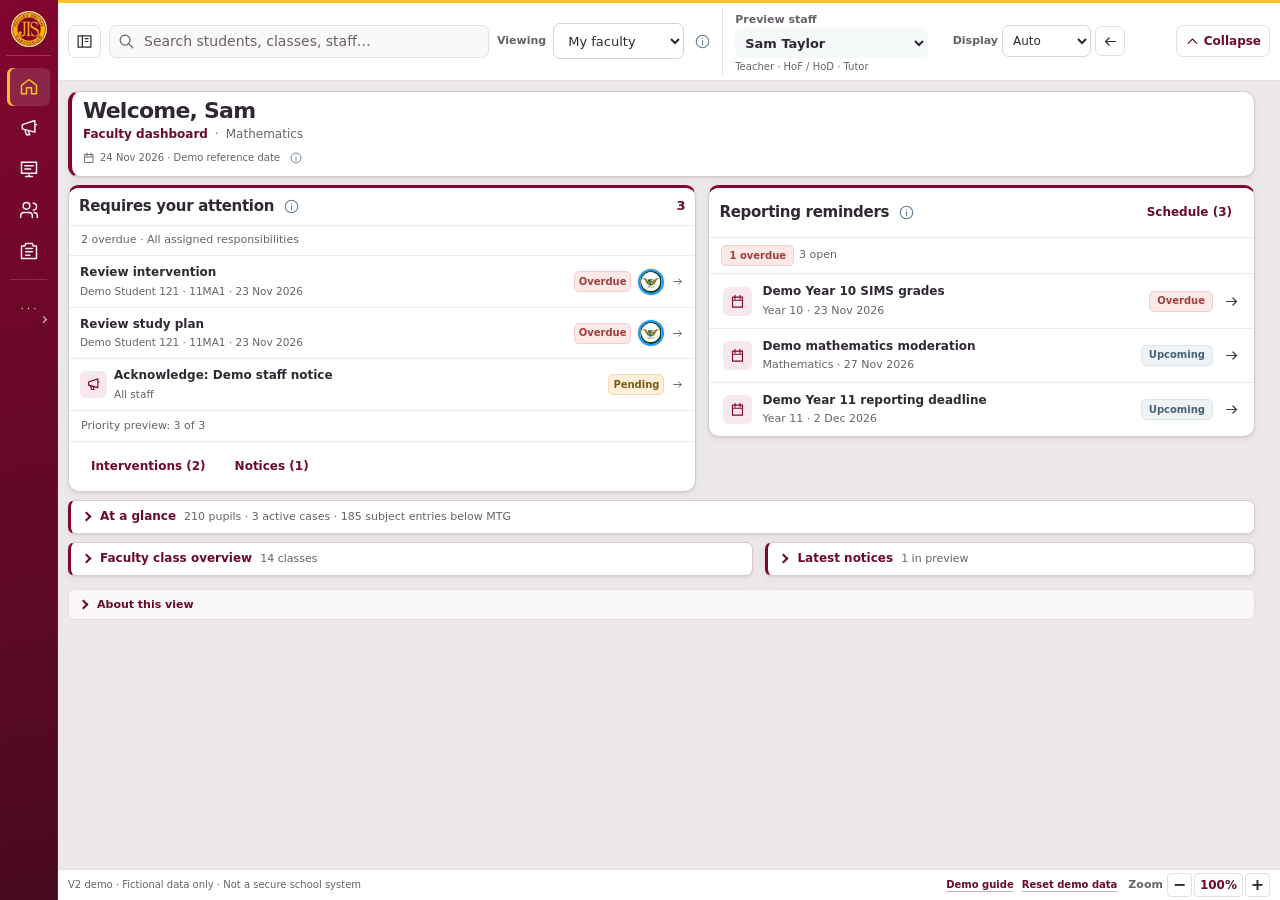
==== commit 4d56e27f: "Load surface hierarchy from the default JIS Hub entry point" ====
--- a/index.html
+++ b/index.html
@@ -11,6 +11,7 @@
   <link rel="stylesheet" href="./v2/hub.css">
   <link rel="stylesheet" href="./v2/responsive-workspace.css">
   <link rel="stylesheet" href="./v2/gradebook-toolbar.css">
+  <link rel="stylesheet" href="./v2/surface-hierarchy.css">
 </head>
 <body>
   <a class="skip-link" href="#workspace">Skip to workspace</a>
--- a/v2/hub.css
+++ b/v2/hub.css
@@ -313,8 +313,8 @@
 .detail-dialog .dialog-head{border-top:3px solid var(--jis-gold)}
 .drawer-section h3,.profile-section-head{background:#faf6f7}
 .home-dashboard{display:grid;gap:12px;min-width:0}
-.home-dashboard .home-welcome{margin:0;min-height:100px;border-left:0;background:#fff}
-.home-welcome .jis-welcome-copy{padding:12px 18px;border-left:4px solid var(--jis-burgundy)}
+.home-dashboard .home-welcome{margin:0;min-height:100px;background:#fff}
+.home-welcome .jis-welcome-copy{padding:12px 18px}
 .home-welcome .eyebrow{font-size:10px;letter-spacing:.08em;margin-bottom:4px}
 .home-welcome h1{font-size:clamp(24px,2.4vw,32px);line-height:1.1}
 .home-role-context{display:flex;align-items:center;gap:7px;flex-wrap:wrap;margin-top:5px}
@@ -342,7 +342,7 @@
 .home-metric-alert .home-metric-icon{background:var(--danger-bg);color:var(--danger)}
 .home-metric-alert .metric-value{color:var(--danger)}
 .home-primary-grid{grid-template-columns:minmax(0,1fr) minmax(0,1.45fr);align-items:start;gap:12px}
-.home-attention{min-width:0;border-top:3px solid var(--jis-burgundy)}
+.home-attention{min-width:0}
 .home-total{font-weight:750;font-size:13px;color:var(--accent-dark);font-variant-numeric:tabular-nums}
 .home-panel-meta{font-size:11px;color:var(--muted);padding:7px 12px;border-bottom:1px solid var(--line);line-height:1.35}
 .home-panel-footer{display:flex;justify-content:space-between;align-items:center;gap:6px;padding:7px 12px;color:var(--muted);font-size:11px;border-top:1px solid var(--line);flex-wrap:wrap}
--- a/v2/responsive-workspace.css
+++ b/v2/responsive-workspace.css
@@ -437,7 +437,6 @@
  .home-cohort .disclosure-body>.surface>.panel-head,.home-lower>.disclosure-home-secondary>.disclosure-body>.surface>.panel-head{padding:6px 9px}
  .home-attention>.disclosure-home-secondary{border:0;border-block:1px solid var(--line);border-radius:0}
  .home-attention>.disclosure-home-secondary>.disclosure-body{padding:0}
- .home-urgent{border-top:3px solid var(--danger)}
  .home-urgent .panel-head{gap:6px}
  .home-urgent .panel-head h2{margin-right:auto}
  .home-reporting .panel-head h2,.home-attention .panel-head h2,.home-lower .panel-head h2{min-width:0;overflow-wrap:anywhere}
@@ -455,12 +454,21 @@
  .app-shell[data-workspace-density="compact"] .home-welcome h1{font-size:22px}
  .app-shell[data-workspace-density="compact"] .home-welcome .eyebrow{display:none}
  .app-shell[data-workspace-density="compact"] .home-role-context,.app-shell[data-workspace-density="compact"] .home-date{margin-top:3px}
- .communication-priority{display:flex;align-items:center;justify-content:space-between;gap:6px 12px;flex-wrap:wrap;padding:8px 10px;margin:0 0 8px;border-left:3px solid var(--jis-burgundy);min-width:0}
- .communication-priority-title{min-width:0}
- .communication-priority-title h2{font-size:14px;margin:0 0 2px}
- .communication-priority-actions{display:flex;gap:5px;flex-wrap:wrap;min-width:0}
- .communication-priority-actions .btn{min-height:32px;max-width:100%;white-space:normal;text-align:left;overflow-wrap:anywhere}
- .disclosure-home-secondary .communication-metrics{margin:0}
+ /* A single desktop line, with intrinsic wrapping for smaller workspaces
+    and page zoom. No hidden counters or horizontally scrolling toolbar. */
+ .notices-header{display:flex;align-items:center;flex-wrap:wrap;gap:3px 6px;padding:5px 9px;margin:0 0 8px;min-width:0}
+ .notices-header-title{display:flex;align-items:center;gap:3px;flex:none;margin-right:4px}
+ .notices-header-title h1{font-size:clamp(19px,1.7vw,25px);line-height:1.2}
+ .notices-header .notices-header-stat{min-height:32px;min-width:0;max-width:100%;padding:4px 6px;gap:5px;text-align:left;white-space:normal;line-height:1.35;overflow-wrap:anywhere;font-weight:550;font-size:12px}
+ .notices-header .notices-header-stat>span{min-width:0}
+ .notices-header-stat .icon{width:15px;height:15px}
+ .notices-count{display:inline-block;white-space:nowrap}
+ .notices-count strong{font-weight:750;font-variant-numeric:tabular-nums}
+ .notices-count-danger{color:var(--danger);font-weight:700}
+ .notices-count-warning{color:var(--warning);font-weight:700}
+ .notices-header-create{margin-left:auto;flex:none;max-width:100%}
+ .notices-header-create .btn{min-height:32px;padding:5px 9px}
+ .notices-header .btn:focus-visible{outline-offset:1px}
  .noticeboard-content{grid-template-columns:repeat(2,minmax(0,1fr));gap:12px;padding:14px;border-width:4px;min-width:0}
  .board-priority{grid-column:1/-1}
  .board-priority>h2{background:#791535}
@@ -499,8 +507,9 @@
   .home-dashboard .list-row .row-text strong{font-size:12px}
   .home-dashboard .list-row .row-text small{font-size:11px}
   .home-dashboard .home-panel-footer{padding:6px 8px}
-  .communication-priority-actions{flex:1 1 100%}
-  .communication-priority-actions>.btn{flex:1 1 120px}
+  .notices-header{gap:3px;padding:5px 7px}
+  .notices-header .notices-header-stat{min-height:34px;padding-inline:5px}
+  .notices-header-create .btn{min-height:34px}
   .noticeboard-content{border-width:3px;padding:8px;gap:12px}
   .paper-grid,.board-priority .paper-grid,.board-expanded .paper-grid{grid-template-columns:minmax(0,1fr);gap:9px}
   .noticeboard-shell:not(.board-expanded) .paper-preview{display:-webkit-box;-webkit-line-clamp:2;-webkit-box-orient:vertical;overflow:hidden}
@@ -521,7 +530,7 @@
 }
 @media print{
  .schedule-mobile-label{display:none!important}
- .communication-priority-actions,.noticeboard-shell [data-action="toggle-noticeboard"]{display:none!important}
+ .notices-header-create,.noticeboard-shell [data-action="toggle-noticeboard"]{display:none!important}
 }
 
 @media screen{
@@ -791,3 +800,49 @@
  .page-zoom-controls{display:none!important}
  .workspace>.workspace-inner{zoom:1!important}
 }
+
+/* PR42: compact directory and class headers. Intrinsic flex wrapping follows
+   the actual workspace width, including rail navigation and per-page zoom. */
+@media screen{
+ .compact-workspace-header{display:flex;align-items:center;flex-wrap:wrap;gap:4px 8px;padding:5px 9px;margin:0 0 8px;min-width:0;max-width:100%}
+ .compact-header-identity{display:flex;align-items:center;flex-wrap:wrap;gap:3px 9px;min-width:0;max-width:100%;flex:0 1 auto}
+ .compact-header-identity h1{font-size:clamp(19px,1.7vw,25px);line-height:1.2;overflow-wrap:anywhere}
+ .compact-header-context{font-size:12px;color:var(--muted);line-height:1.3;overflow-wrap:anywhere;min-width:0}
+ .compact-header-actions{display:flex;align-items:center;justify-content:flex-end;flex-wrap:wrap;gap:4px;min-width:0;max-width:100%;margin-left:auto}
+ .compact-workspace-header .btn,.compact-workspace-header .select,.compact-workspace-header .input{min-height:32px;max-width:100%;padding:4px 8px;font-size:12px}
+ .compact-workspace-header .btn{white-space:normal;text-align:left;line-height:1.3}
+ .compact-workspace-header .select,.compact-workspace-header .input{height:32px;min-width:0}
+ .compact-header-search{display:flex;align-items:center;flex:1 1 270px;min-width:0;max-width:100%;gap:5px;flex-wrap:wrap}
+ .compact-header-search .input{flex:1 1 170px;width:220px;min-width:min(130px,100%);max-width:300px}
+ .compact-header-search .btn{flex:none}
+ .compact-header-matches{font-size:11px;color:var(--muted)}
+ .compact-header-stat{display:flex;align-items:center;gap:0;min-width:0;max-width:100%}
+ .compact-header-stat .btn{font-weight:550;display:inline-block;padding-inline:5px;overflow-wrap:anywhere}
+ .compact-header-stat .btn strong{font-weight:750;font-variant-numeric:tabular-nums}
+ .compact-header-stat .help{flex:none;width:21px;height:24px}
+ .compact-header-stat .compact-stat-warning{color:var(--warning)}
+ .compact-header-stat .compact-stat-danger{color:var(--danger)}
+ .compact-workspace-header .class-switcher{width:auto;min-width:0;max-width:100%;flex-wrap:wrap;gap:4px}
+ .compact-workspace-header .class-switcher .select{max-width:min(235px,100%)}
+ .compact-workspace-header .btn:focus-visible{outline-offset:1px}
+ .compact-directory-filters{padding:5px 9px;gap:6px}
+ .compact-directory-filters .btn,.compact-directory-filters .input{min-height:32px;height:32px;padding-block:4px}
+ .workspace-inner[data-workspace-page="classes"] [data-workspace-disclosure="class-index-filters"]>summary,
+ .workspace-inner[data-workspace-page="students"] [data-workspace-disclosure="student-filters"]>summary,
+ [data-workspace-disclosure="case-progression"]>summary{min-height:28px}
+ .class-heading>.compact-header-class{margin-bottom:5px}
+ .class-heading:has(>.compact-header-class)+.tabs{margin-bottom:6px}
+ @media(max-width:760px){
+  .compact-workspace-header{gap:4px 5px;padding:5px 7px}
+  .compact-header-identity{flex:1 1 100%}
+  .compact-workspace-header .btn,.compact-workspace-header .select,.compact-workspace-header .input{min-height:34px}
+  .compact-header-search{flex-basis:100%}
+  .compact-header-actions{max-width:100%}
+  .compact-workspace-header .class-switcher .select{flex:1 1 140px;max-width:100%}
+ }
+}
+@media print{
+ .compact-header-actions,.compact-header-search,.compact-directory-filters{display:none!important}
+ .compact-workspace-header .help{display:none!important}
+ .compact-header-stat .btn{border:0;padding:2px;color:inherit;background:none}
+}
--- a/v2/gradebook-toolbar.css
+++ b/v2/gradebook-toolbar.css
@@ -2,7 +2,7 @@
 @media screen{
  .gradebook-surface .gradebook-focus-top{position:relative;z-index:10;min-width:0;background:#fff}
  #app[data-gradebook-focus="true"] .gradebook-surface .gradebook-focus-top{position:sticky;top:0;z-index:10}
- .gradebook-surface .markbook-toolbar{padding:4px 6px;gap:4px;align-items:center}
+ .gradebook-surface .markbook-toolbar{padding:3px 6px;gap:4px;align-items:center}
  .gradebook-surface .markbook-toolbar>.select{height:28px;min-height:28px;font-size:11px;padding:3px 5px}
  .gradebook-surface #markbook-unit{max-width:min(145px,100%)}
  .gradebook-surface #gradebook-quick-display{width:auto;min-width:0;max-width:120px}
@@ -20,7 +20,7 @@
   position:absolute;top:calc(100% - 1px);right:6px;left:auto;
   width:min(740px,calc(100% - 12px));min-width:0;max-width:calc(100% - 12px);
   max-height:min(44dvh,360px);
-  max-height:min(calc(44dvh * var(--page-zoom-inverse,1)),360px);
+  max-height:min(calc(44dvh * var(--page-zoom-inverse,1)),360px,var(--gradebook-flyout-room,360px));
   overflow:auto;overscroll-behavior:contain;
   background:white;border:1px solid var(--border);border-radius:7px;
   box-shadow:0 10px 28px #30142238;z-index:12
@@ -53,10 +53,36 @@
  }
  @media(max-height:420px){
   #app[data-gradebook-focus="true"] .gradebook-surface .gradebook-focus-top{position:relative}
-  #app .gradebook-surface .gradebook-toolbar-flyout:not([hidden]){max-height:min(calc(42dvh * var(--page-zoom-inverse,1)),260px)}
+  #app .gradebook-surface .gradebook-toolbar-flyout:not([hidden]){max-height:min(calc(42dvh * var(--page-zoom-inverse,1)),260px,var(--gradebook-flyout-room,260px))}
  }
 }
 @media print{
  .gradebook-toolbar-flyout,.gradebook-focus-panel-buttons,#gradebook-quick-display{display:none!important}
  .gradebook-save-bar .gradebook-policy-line{display:inline}
 }
+
+
+/* PR40: one disclosure for the optional details in every assessment heading. */
+@media screen{
+ .gradebook-table .gradebook-header-toggle{display:flex;align-items:center;gap:5px;margin-top:4px;padding:2px 5px;font-size:10px;min-height:22px;line-height:1.2;white-space:nowrap;color:var(--accent-dark)}
+ .gradebook-header-toggle[aria-expanded="true"] .gradebook-menu-chevron{transform:rotate(225deg);margin-top:3px}
+ .gradebook-surface [data-assessment-header-detail][hidden]{display:none!important}
+ .gradebook-table .assessment-header-essentials{display:flex;align-items:center;flex-wrap:wrap;gap:3px 6px;max-width:100%;min-width:0;line-height:1.2}
+ .gradebook-table .assessment-header-essentials .cell-sub{margin:0;white-space:nowrap}
+ .gradebook-table .assessment-header-essentials .gradebook-expand{min-height:20px;margin:0;line-height:1.2}
+ .gradebook-table .assessment-header-details:not([hidden]){display:flex;flex-direction:column;align-items:flex-start;gap:3px;width:100%;min-width:0}
+ .gradebook-table .assessment-header-details .assessment-date-mark{font-size:10px}
+ .gradebook-table .assessment-header-details .gradebook-head-actions{display:flex;gap:6px;flex-wrap:wrap}
+ .gradebook-surface[data-header-details="false"] .gradebook-table:not(.gradebook-single-table) thead th{padding-block:4px;line-height:1.25}
+ .gradebook-surface[data-header-details="false"] .gradebook-item-heading .gradebook-item-parent{display:block;overflow:hidden;text-overflow:ellipsis;white-space:nowrap;max-width:105px}
+ .gradebook-surface[data-header-details="false"] .gradebook-item-heading .assessment-header-essentials strong{font-size:12px}
+ .gradebook-surface[data-header-details="false"] .gradebook-table:not(.gradebook-single-table) .tracker-assessment{gap:3px}
+ .gradebook-surface[data-header-details="false"] .gradebook-assessment-title{line-height:1.2}
+ @media(max-width:760px){
+  .gradebook-table .gradebook-header-toggle{min-height:28px}
+  .gradebook-table .assessment-header-essentials .gradebook-expand{min-height:26px}
+ }
+}
+@media print{
+ .gradebook-header-toggle{display:none!important}
+}
--- a/v2/surface-hierarchy.css
+++ b/v2/surface-hierarchy.css
@@ -0,0 +1,76 @@
+/* PR43: JIS surface hierarchy. Only visual treatments, not layout or
+   interaction rules. These are shared across existing semantic panels so
+   collapsed summaries and dynamically rendered views receive the same style. */
+@media screen {
+ :root{
+  --canvas:#ede9eb;
+  --surface-bg:#fff;
+  --surface-border:#d4ccd0;
+  --shadow-subtle:0 1px 2px rgb(48 21 28 / 7%),0 3px 8px rgb(48 21 28 / 5%);
+  --surface-accent-width:3px;
+ }
+ /* Keep inner grid lines and status borders on their original tokens. */
+ .workspace,.detail-dialog .drawer-body:has(>.profile-top,>.case-workspace){background:var(--canvas)}
+ .surface,.metric,.home-welcome,
+ .disclosure-home-secondary,.disclosure-metrics,
+ .profile-identity,.case-identity,.profile-section,
+ .case-workspace .drawer-section,.case-action-strip{
+  border-color:var(--surface-border);
+  box-shadow:var(--shadow-subtle);
+ }
+ .surface,.metric,.profile-section,.case-workspace .drawer-section{background:var(--surface-bg)}
+ /* Context strips that did not previously have an enclosing surface. */
+ .analysis-context{
+  background:var(--surface-bg);
+  border:1px solid var(--surface-border);
+  border-radius:7px;
+  padding-inline:8px;
+ }
+ /* Top accents identify the main working panels. The two directory
+    selectors target the outer register, not the individual pupil cards. */
+ .surface-accent-top,
+ .home-attention,.home-reporting>.surface,
+ .noticeboard-shell,#schedule-panel>.surface,
+ .workspace-inner>.surface:has(>[data-workspace-disclosure="class-index-filters"],>[data-workspace-disclosure="student-filters"]),
+ .class-register,.gradebook-surface,.report-grades,.intervention-register,
+ .analysis-panel,.analysis-focus,
+ .profile-tab-body>.profile-section,.profile-analysis-grid>.profile-section,
+ .case-workspace>.drawer-section:not(details),.case-overview-grid>.drawer-section{
+  border-top:var(--surface-accent-width) solid var(--jis-burgundy);
+ }
+ /* Left accents identify context and summaries, including closed disclosures. */
+ .surface-accent-left,
+ .notices-header,.compact-workspace-header,.analysis-context,
+ .home-dashboard>[data-workspace-disclosure="home-academic-summary"],
+ .home-cohort>[data-workspace-disclosure="home-cohort"],
+ .home-lower>[data-workspace-disclosure="home-latest-notices"],
+ [data-workspace-disclosure="class-summary"],
+ [data-workspace-disclosure="case-progression"],
+ .profile-identity,.case-identity{
+  border-left:var(--surface-accent-width) solid var(--jis-burgundy);
+ }
+ /* Move the welcome stripe onto the enclosing banner; retain its original
+    four-pixel thickness and do not duplicate the edge inside the copy. */
+ .home-dashboard .home-welcome{border-left:4px solid var(--jis-burgundy)}
+ /* Genuine urgency is red, not the standard JIS maroon. */
+ .home-urgent{border-top:var(--surface-accent-width) solid var(--danger)}
+ /* Nested panels already have a visual boundary: no extra accent/shadow.
+    Keep the outer disclosure as the single visible card when expanded. */
+ .home-dashboard .disclosure-home-secondary>.disclosure-body>.surface,
+ [data-workspace-disclosure="case-progression"]>.disclosure-body>.case-pipeline{
+  border:0;
+  box-shadow:none;
+ }
+ .home-attention>.disclosure-home-secondary{
+  border:0;
+  border-block:1px solid var(--line);
+  box-shadow:none;
+ }
+ .disclosure-body .metric{box-shadow:none}
+ /* Full-screen spreadsheet is a utilitarian working area. Keep the
+    accent without casting a shadow around the viewport. */
+ #app[data-gradebook-focus="true"] .gradebook-surface{box-shadow:none}
+}
+@media print {
+ .surface,.metric,.drawer-section,.disclosure-home-secondary,.disclosure-metrics{box-shadow:none!important}
+}
